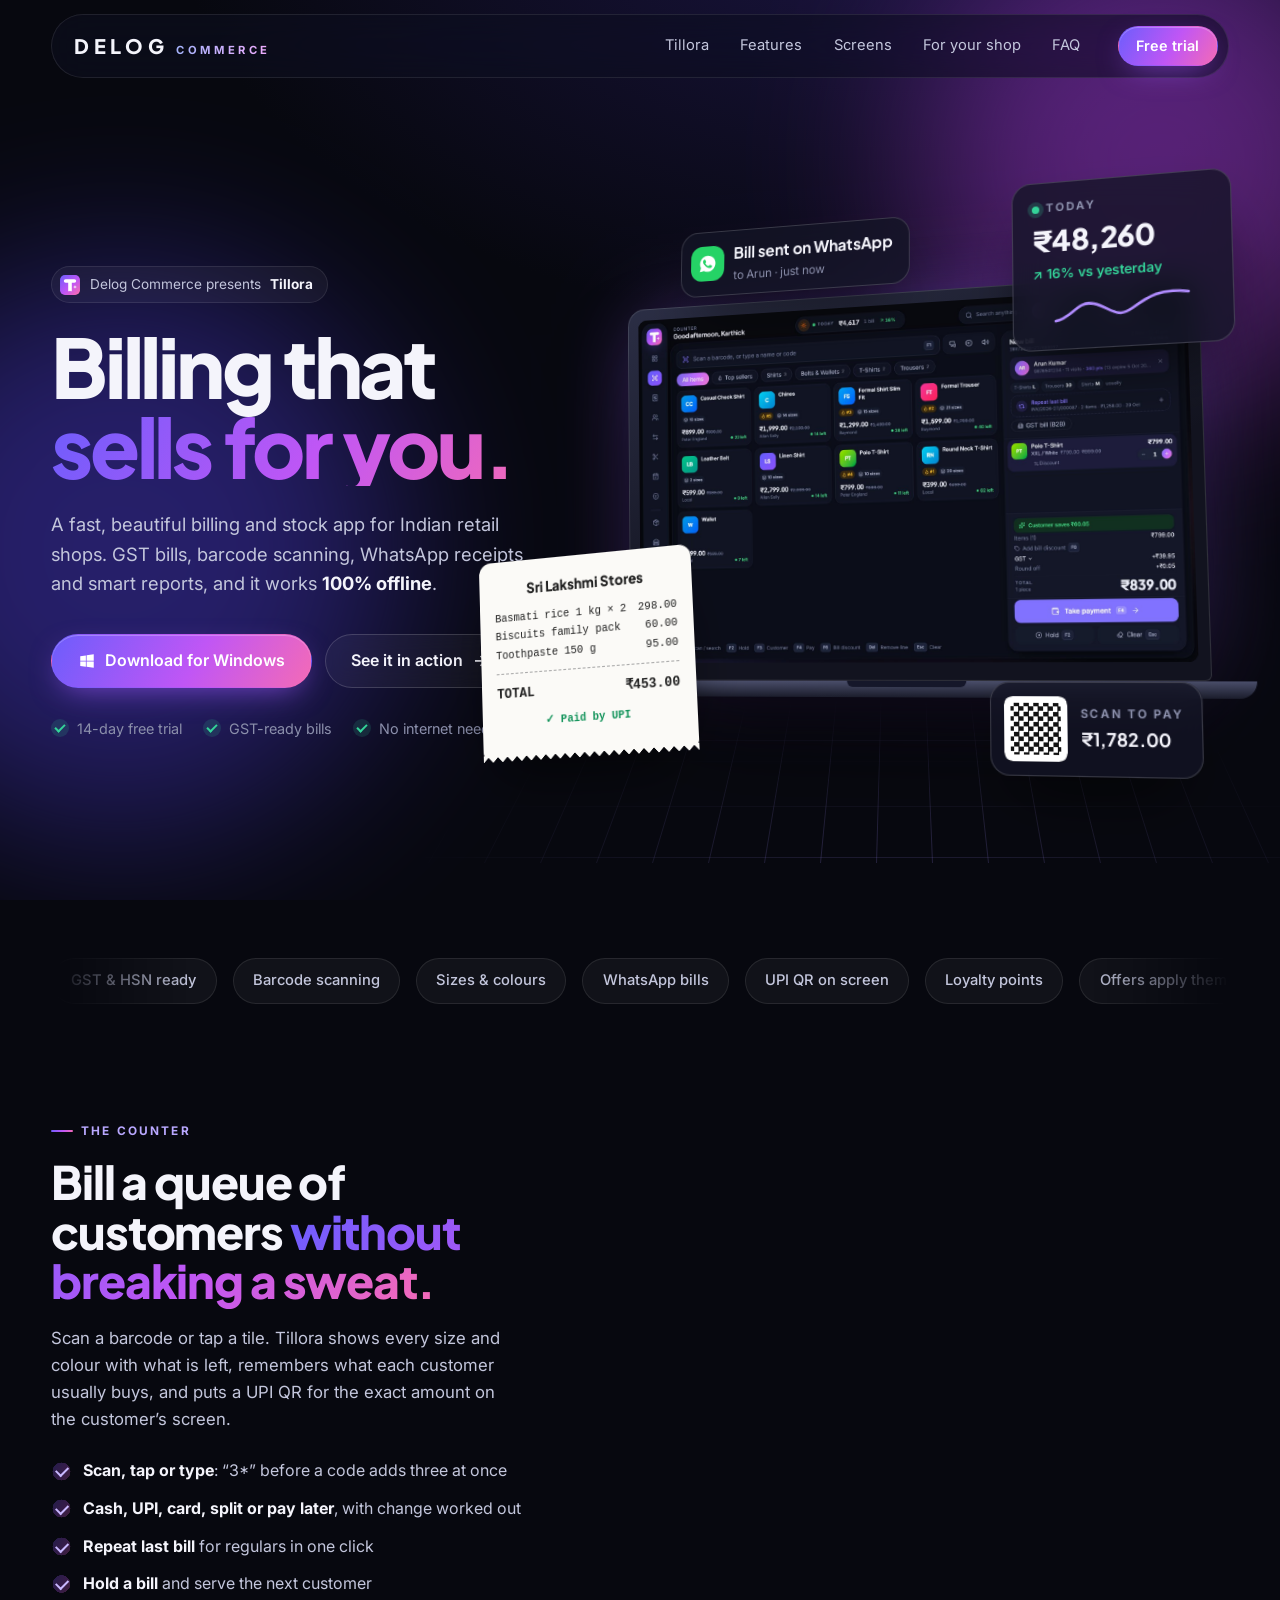
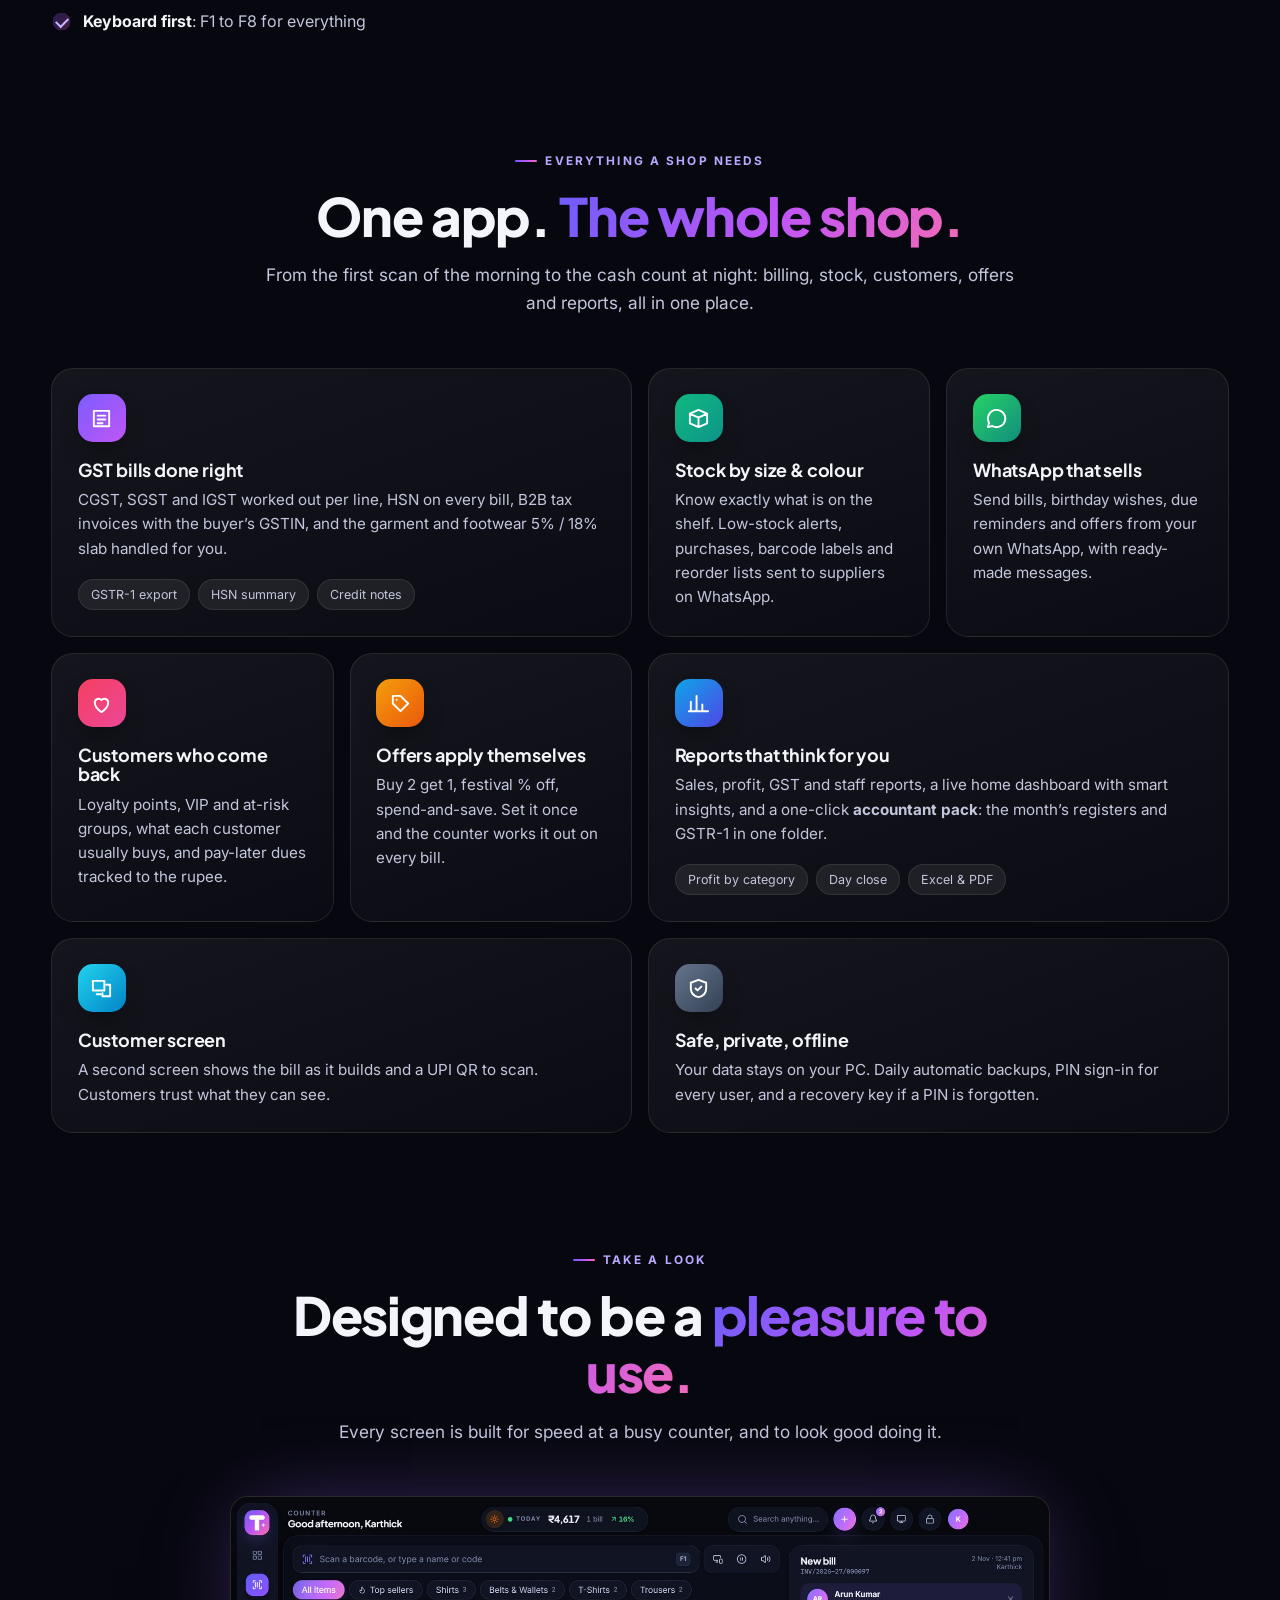
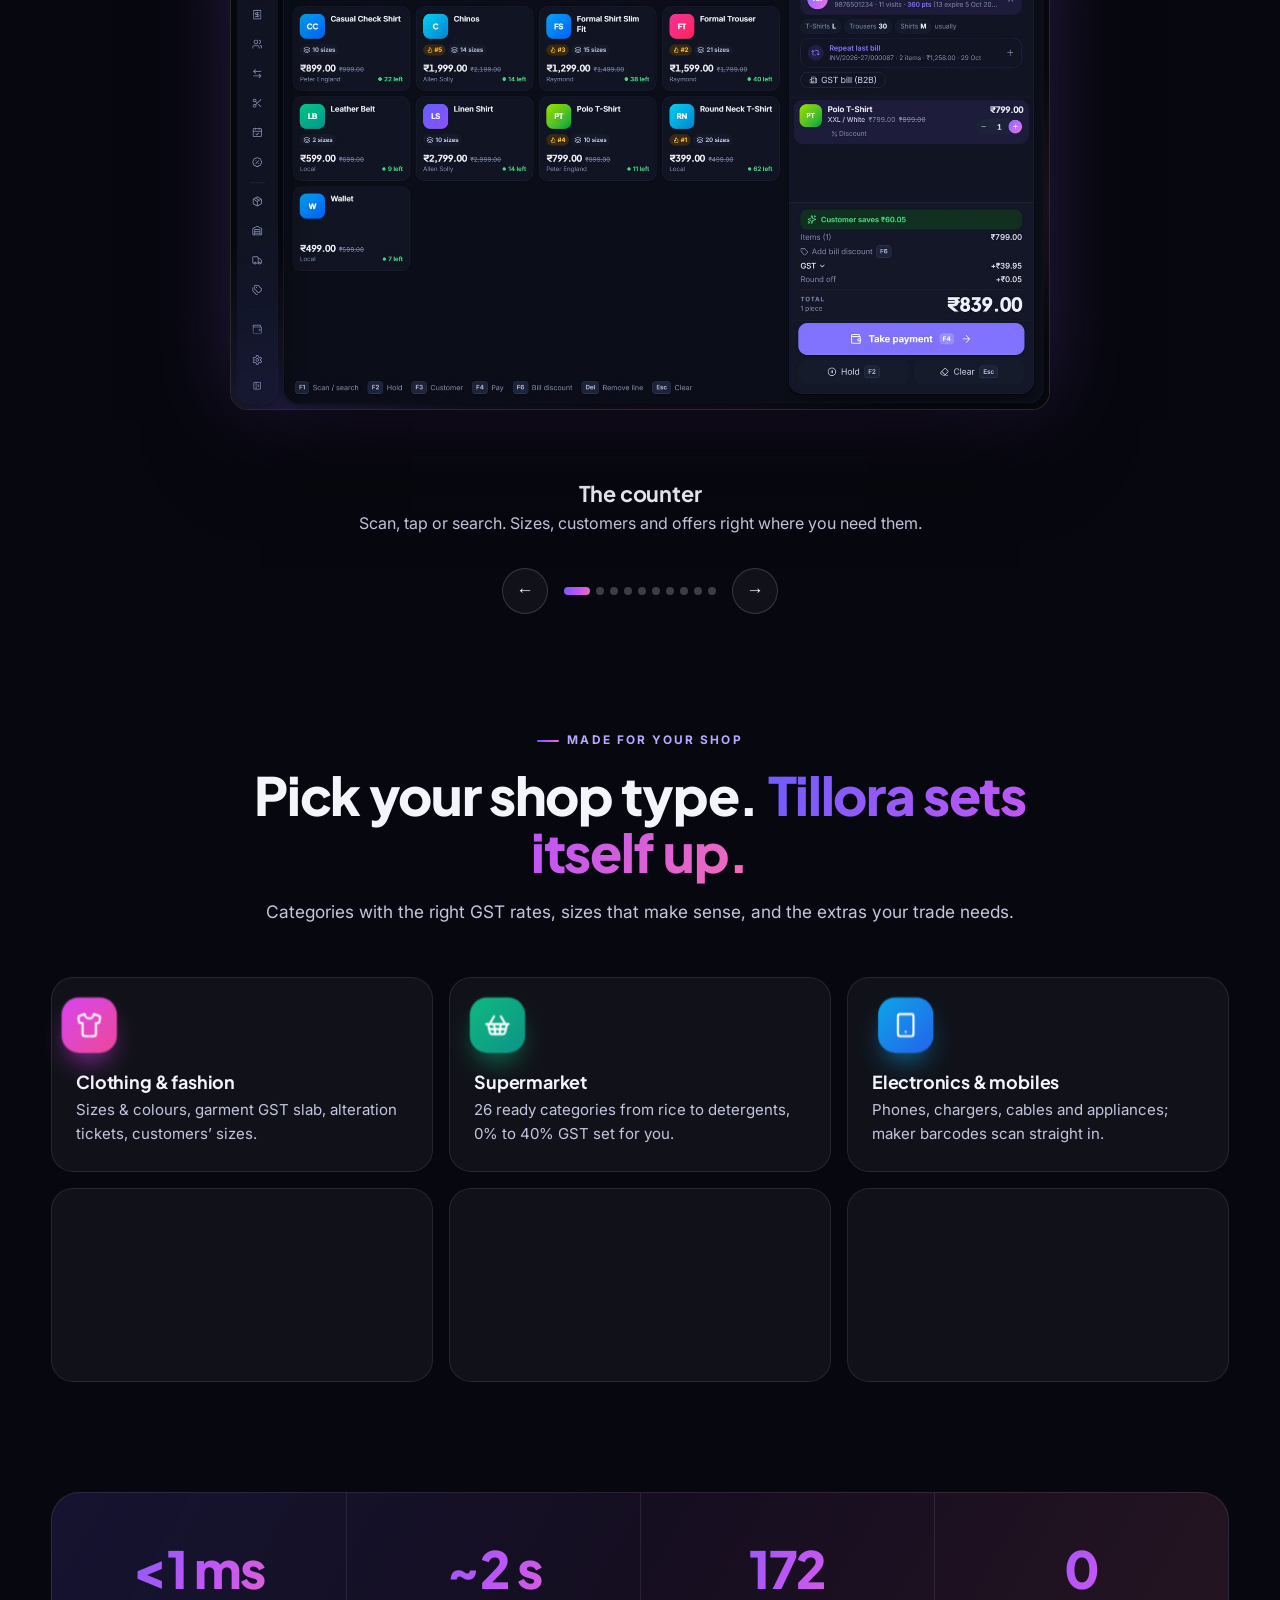
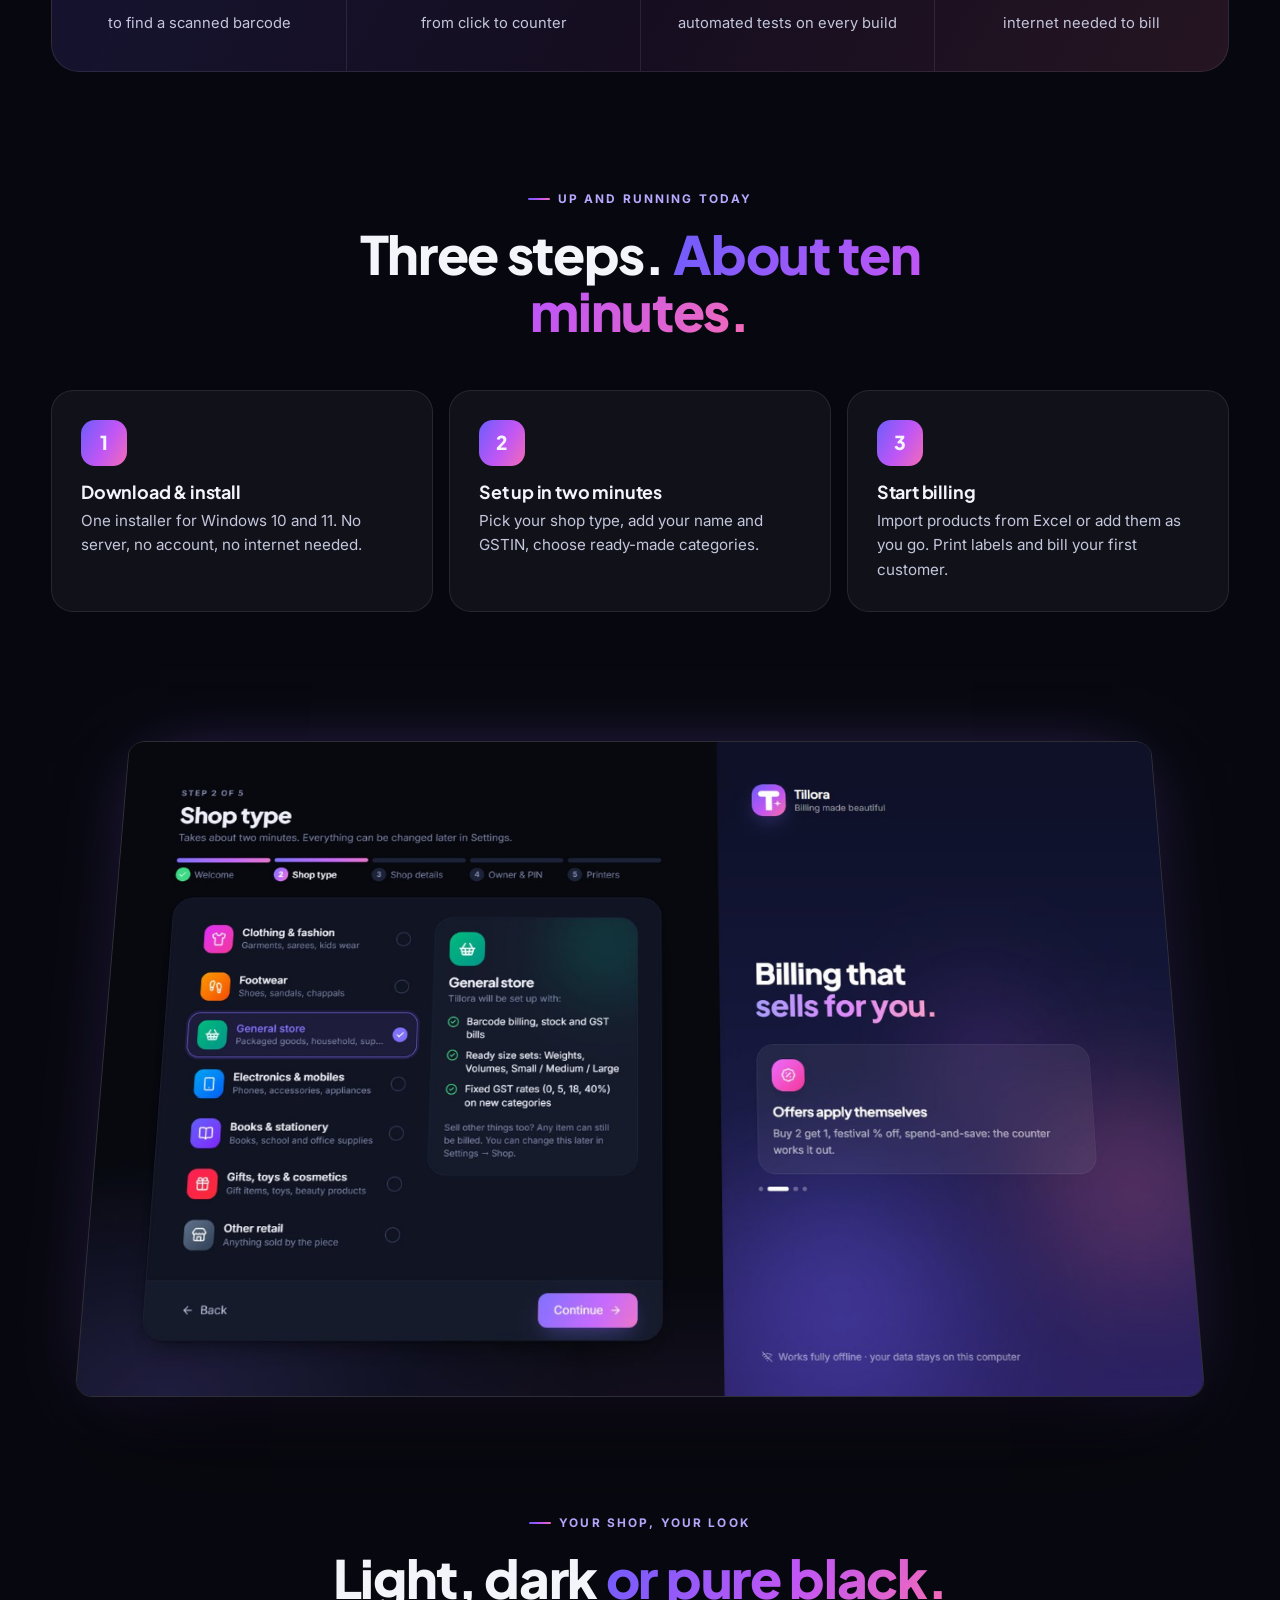
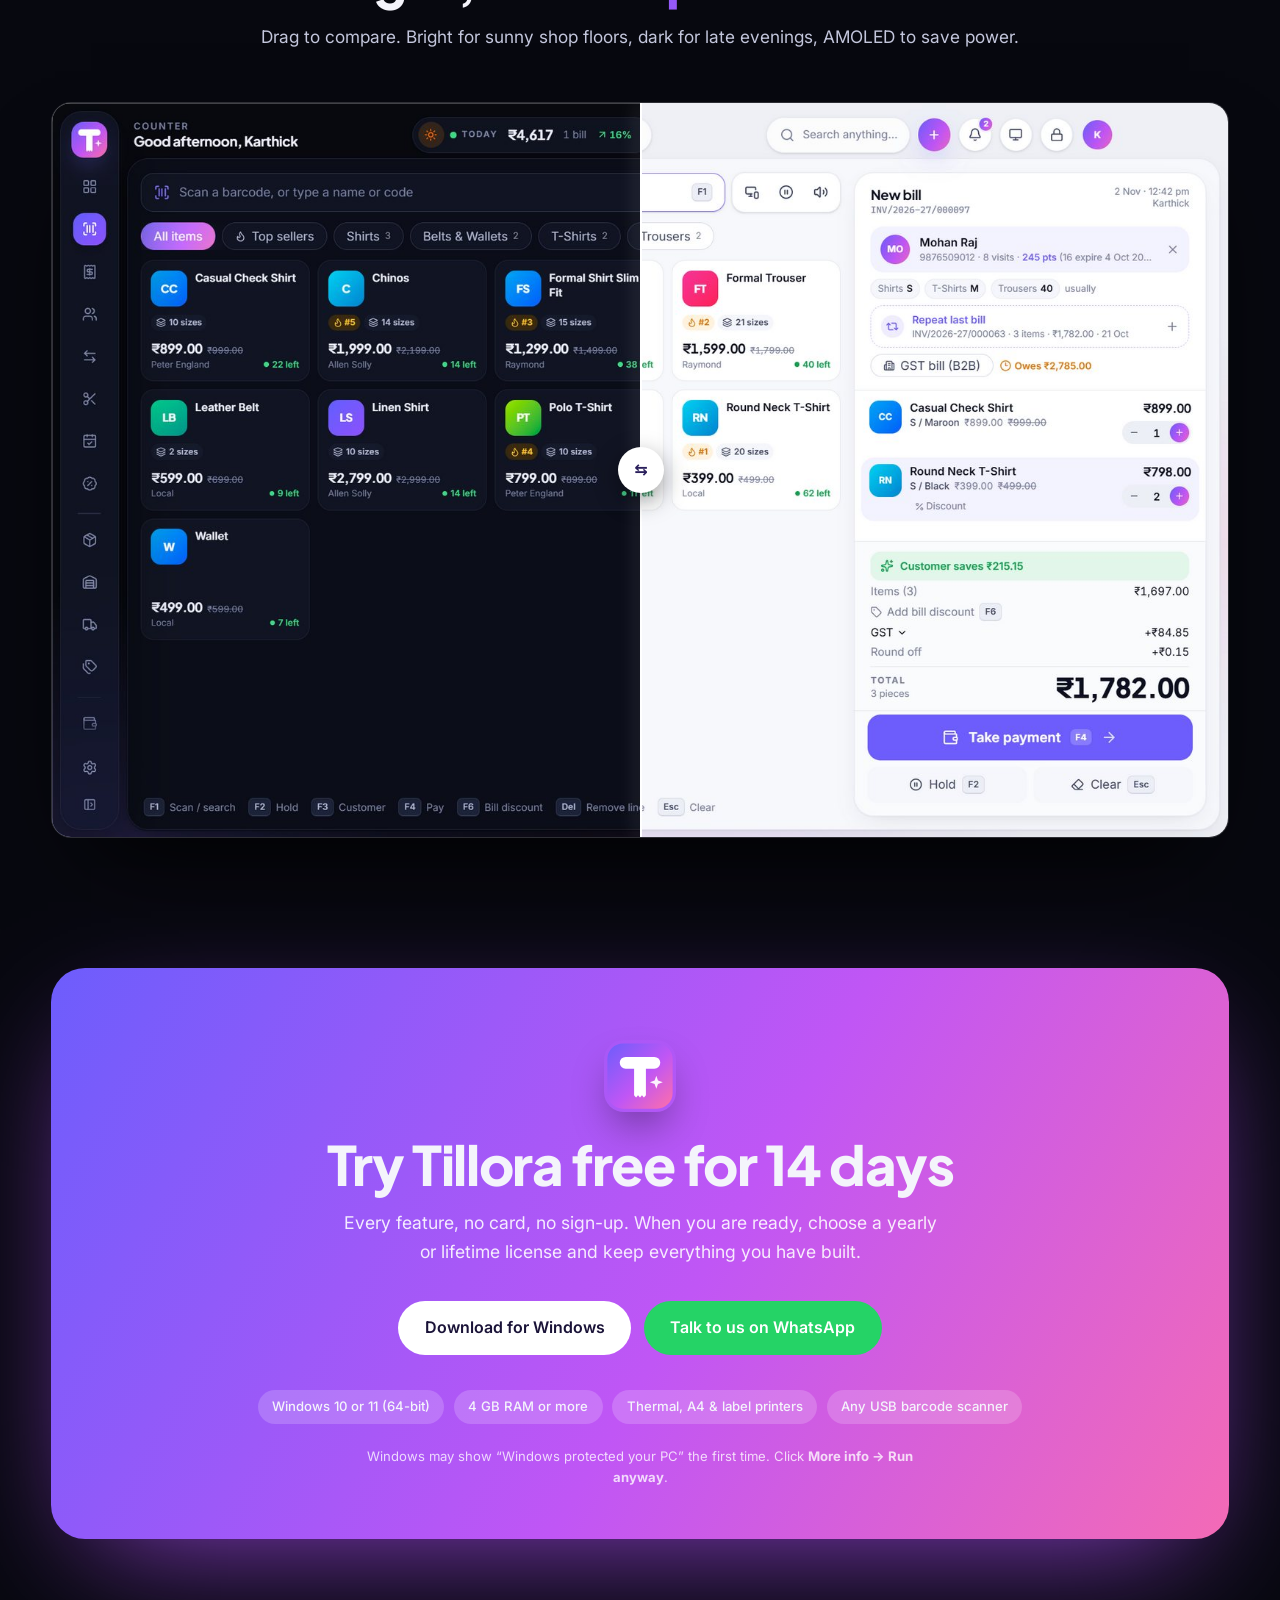
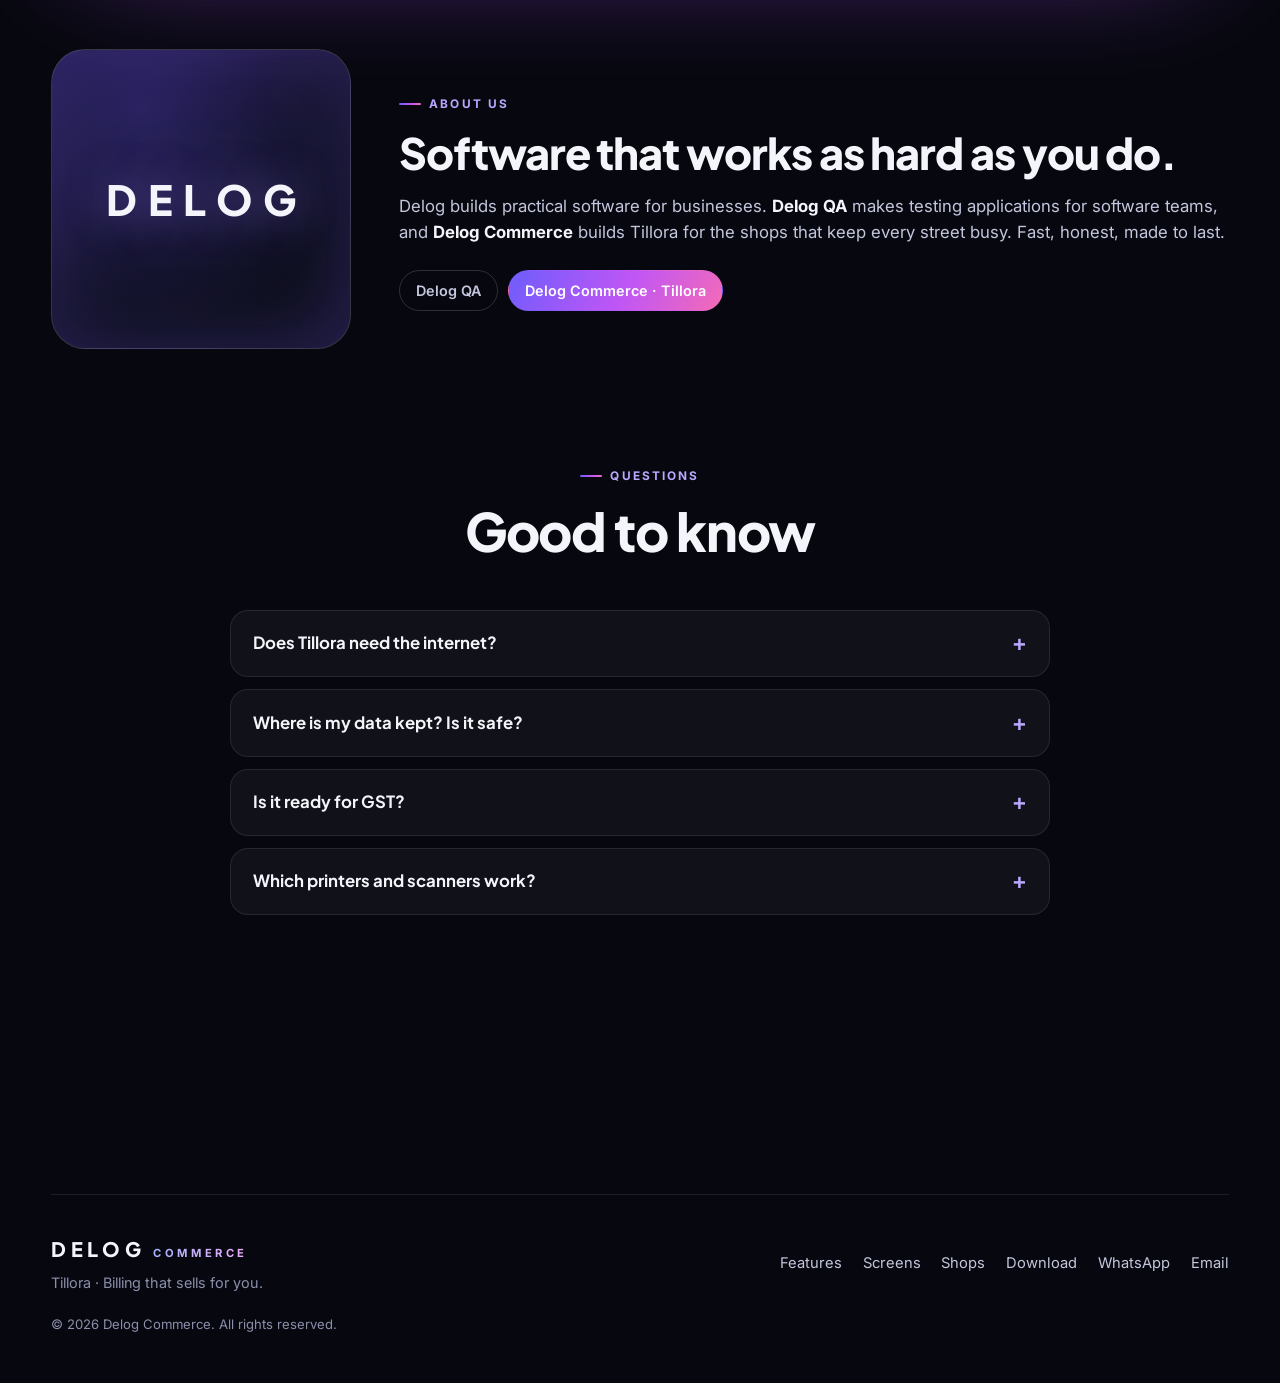
==== index.html @ f39352bd "Add files via upload" ====
<!doctype html>
<html lang="en">
  <head>
    <meta charset="utf-8" />
    <meta name="viewport" content="width=device-width, initial-scale=1" />
    <title>Tillora by Delog Commerce · Billing that sells for you</title>
    <meta name="description" content="Tillora is a fast, beautiful billing and stock app for Indian retail shops: GST bills, barcode scanning, WhatsApp receipts and smart reports. Works 100% offline on Windows." />
    <meta property="og:title" content="Tillora by Delog Commerce" />
    <meta property="og:description" content="Billing that sells for you. GST-ready, works fully offline, made for every kind of shop." />
    <meta property="og:image" content="assets/screens/counter.jpg" />
    <meta name="theme-color" content="#0b0d1a" />
    <link rel="icon" href="assets/tillora-icon.svg" type="image/svg+xml" />
    <link rel="preconnect" href="https://fonts.googleapis.com" />
    <link rel="preconnect" href="https://fonts.gstatic.com" crossorigin />
    <link href="https://fonts.googleapis.com/css2?family=Inter:wght@400;500;600&family=Plus+Jakarta+Sans:wght@500;600;700;800&display=swap" rel="stylesheet" />
    <link rel="stylesheet" href="styles.css" />
  </head>
  <body>
    <div class="aurora" aria-hidden="true"><span></span><span></span><span></span></div>

    <!-- ===== Navigation ===== -->
    <header class="nav" id="top">
      <a class="brand" href="#top" aria-label="Delog Commerce home">
        <span class="brand-word">DELOG</span><span class="brand-div">Commerce</span>
      </a>
      <nav class="nav-links" aria-label="Main">
        <a href="#tillora">Tillora</a>
        <a href="#features">Features</a>
        <a href="#screens">Screens</a>
        <a href="#shops">For your shop</a>
        <a href="#faq">FAQ</a>
      </nav>
      <a class="btn btn-primary btn-sm" data-download href="#download">Free trial</a>
      <button class="nav-menu" aria-label="Open menu" aria-expanded="false"><span></span><span></span></button>
    </header>

    <main>
      <!-- ===== Hero ===== -->
      <section class="hero" id="tillora">
        <div class="hero-copy reveal">
          <div class="eyebrow"><img src="assets/tillora-icon.svg" alt="" width="22" height="22" /> Delog Commerce presents <b>Tillora</b></div>
          <h1>Billing that <span class="grad">sells for you.</span></h1>
          <p class="lead">A fast, beautiful billing and stock app for Indian retail shops. GST bills, barcode scanning, WhatsApp receipts and smart reports, and it works <b>100% offline</b>.</p>
          <div class="cta-row">
            <a class="btn btn-primary btn-lg" data-download href="#download">
              <svg viewBox="0 0 24 24" aria-hidden="true"><path d="M3 5.5 10.5 4.5v7H3zM11.5 4.3 21 3v8.5h-9.5zM3 12.5h7.5v7L3 18.5zM11.5 12.5H21V21l-9.5-1.3z" fill="currentColor" /></svg>
              Download for Windows
            </a>
            <a class="btn btn-ghost btn-lg" href="#screens">See it in action <span aria-hidden="true">→</span></a>
          </div>
          <ul class="trust">
            <li><i></i>14-day free trial</li>
            <li><i></i>GST-ready bills</li>
            <li><i></i>No internet needed</li>
          </ul>
        </div>

        <div class="stage reveal" data-tilt-stage>
          <div class="floor" aria-hidden="true"></div>
          <div class="scene">
            <div class="laptop">
              <div class="lid">
                <div class="bezel"><img src="assets/screens/counter.jpg" alt="Tillora billing counter with a customer, their usual sizes and a bill in progress" /></div>
              </div>
              <div class="base"><span></span></div>
            </div>

            <div class="float f-receipt" aria-hidden="true">
              <div class="r-shop">Sri Lakshmi Stores</div>
              <div class="r-line"><span>Basmati rice 1 kg × 2</span><span>298.00</span></div>
              <div class="r-line"><span>Biscuits family pack</span><span>60.00</span></div>
              <div class="r-line"><span>Toothpaste 150 g</span><span>95.00</span></div>
              <div class="r-dash"></div>
              <div class="r-total"><span>TOTAL</span><span>₹453.00</span></div>
              <div class="r-paid">✓ Paid by UPI</div>
              <div class="r-tear"></div>
            </div>

            <div class="float f-stat" aria-hidden="true">
              <div class="f-label"><i class="dot"></i>TODAY</div>
              <div class="f-big">₹48,260</div>
              <div class="f-up">↗ 16% vs yesterday</div>
              <svg viewBox="0 0 120 34" class="spark"><path d="M0 28 C15 26 20 10 35 14 S55 30 70 20 S95 4 120 8" /></svg>
            </div>

            <div class="float f-qr" aria-hidden="true">
              <div class="qr"></div>
              <div><div class="f-label">SCAN TO PAY</div><div class="f-mid">₹1,782.00</div></div>
            </div>

            <div class="float f-wa" aria-hidden="true">
              <span class="wa-ico"><svg viewBox="0 0 24 24"><path fill="currentColor" d="M12 2a10 10 0 0 0-8.7 14.9L2 22l5.2-1.3A10 10 0 1 0 12 2Zm5.6 14.1c-.2.7-1.4 1.3-2 1.4-.5 0-1.1.1-1.8-.1l-1.7-.6c-2.9-1.3-4.8-4.2-5-4.4-.1-.2-1.2-1.6-1.2-3s.8-2.1 1-2.4c.3-.3.6-.4.8-.4h.6c.2 0 .4 0 .6.5l.9 2.2c.1.1.1.3 0 .5l-.3.5-.4.5c-.1.1-.3.3-.1.6.2.3.7 1.2 1.6 2 1.1 1 2 1.3 2.3 1.4.3.1.5.1.6-.1l.9-1.1c.2-.3.4-.2.7-.1l2 .9c.3.1.5.2.5.3.1.2.1.7-.1 1.4Z" /></svg></span>
              <div><div class="f-mid">Bill sent on WhatsApp</div><div class="f-small">to Arun · just now</div></div>
            </div>
          </div>
        </div>
      </section>

      <!-- ===== Marquee ===== -->
      <div class="marquee" aria-hidden="true">
        <div class="marquee-track">
          <span>GST &amp; HSN ready</span><span>Barcode scanning</span><span>Sizes &amp; colours</span><span>WhatsApp bills</span><span>UPI QR on screen</span><span>Loyalty points</span><span>Offers apply themselves</span><span>Customer screen</span><span>Daily backups</span><span>Works offline</span>
          <span>GST &amp; HSN ready</span><span>Barcode scanning</span><span>Sizes &amp; colours</span><span>WhatsApp bills</span><span>UPI QR on screen</span><span>Loyalty points</span><span>Offers apply themselves</span><span>Customer screen</span><span>Daily backups</span><span>Works offline</span>
        </div>
      </div>

      <!-- ===== Counter spotlight ===== -->
      <section class="split" id="counter">
        <div class="split-copy reveal">
          <div class="kicker">The counter</div>
          <h2>Bill a queue of customers <span class="grad">without breaking a sweat.</span></h2>
          <p>Scan a barcode or tap a tile. Tillora shows every size and colour with what is left, remembers what each customer usually buys, and puts a UPI QR for the exact amount on the customer’s screen.</p>
          <ul class="ticks">
            <li><b>Scan, tap or type</b>: “3*” before a code adds three at once</li>
            <li><b>Cash, UPI, card, split or pay later</b>, with change worked out</li>
            <li><b>Repeat last bill</b> for regulars in one click</li>
            <li><b>Hold a bill</b> and serve the next customer</li>
            <li><b>Keyboard first</b>: F1 to F8 for everything</li>
          </ul>
        </div>
        <div class="stack reveal" data-tilt>
          <img class="stack-back" src="assets/screens/sizes-window.jpg" alt="Size and colour grid showing pieces left for each size" loading="lazy" />
          <img class="stack-front" src="assets/screens/payment-window.jpg" alt="Payment window with a UPI QR for the exact bill amount" loading="lazy" />
        </div>
      </section>

      <!-- ===== Features bento ===== -->
      <section class="features" id="features">
        <div class="section-head reveal">
          <div class="kicker">Everything a shop needs</div>
          <h2>One app. <span class="grad">The whole shop.</span></h2>
          <p>From the first scan of the morning to the cash count at night: billing, stock, customers, offers and reports, all in one place.</p>
        </div>
        <div class="bento">
          <article class="card c-wide reveal" data-tilt>
            <div class="ico i-violet"><svg viewBox="0 0 24 24"><path d="M4 4h16v16H4z M8 9h8 M8 13h8 M8 17h5" /></svg></div>
            <h3>GST bills done right</h3>
            <p>CGST, SGST and IGST worked out per line, HSN on every bill, B2B tax invoices with the buyer’s GSTIN, and the garment and footwear 5% / 18% slab handled for you.</p>
            <div class="chips"><span>GSTR-1 export</span><span>HSN summary</span><span>Credit notes</span></div>
          </article>
          <article class="card reveal" data-tilt>
            <div class="ico i-green"><svg viewBox="0 0 24 24"><path d="M3 7l9-4 9 4-9 4zM3 7v10l9 4 9-4V7M12 11v10" /></svg></div>
            <h3>Stock by size &amp; colour</h3>
            <p>Know exactly what is on the shelf. Low-stock alerts, purchases, barcode labels and reorder lists sent to suppliers on WhatsApp.</p>
          </article>
          <article class="card reveal" data-tilt>
            <div class="ico i-wa"><svg viewBox="0 0 24 24"><path d="M12 3a9 9 0 0 0-7.8 13.4L3 21l4.7-1.2A9 9 0 1 0 12 3z" /></svg></div>
            <h3>WhatsApp that sells</h3>
            <p>Send bills, birthday wishes, due reminders and offers from your own WhatsApp, with ready-made messages.</p>
          </article>
          <article class="card reveal" data-tilt>
            <div class="ico i-pink"><svg viewBox="0 0 24 24"><path d="M12 21s-7-4.5-7-10a4 4 0 0 1 7-2.6A4 4 0 0 1 19 11c0 5.5-7 10-7 10z" /></svg></div>
            <h3>Customers who come back</h3>
            <p>Loyalty points, VIP and at-risk groups, what each customer usually buys, and pay-later dues tracked to the rupee.</p>
          </article>
          <article class="card reveal" data-tilt>
            <div class="ico i-amber"><svg viewBox="0 0 24 24"><path d="M20 12l-8 8-8-8V4h8z M8 8h.01" /></svg></div>
            <h3>Offers apply themselves</h3>
            <p>Buy 2 get 1, festival % off, spend-and-save. Set it once and the counter works it out on every bill.</p>
          </article>
          <article class="card c-wide reveal" data-tilt>
            <div class="ico i-blue"><svg viewBox="0 0 24 24"><path d="M4 20V10M10 20V4M16 20v-7M22 20H2" /></svg></div>
            <h3>Reports that think for you</h3>
            <p>Sales, profit, GST and staff reports, a live home dashboard with smart insights, and a one-click <b>accountant pack</b>: the month’s registers and GSTR-1 in one folder.</p>
            <div class="chips"><span>Profit by category</span><span>Day close</span><span>Excel &amp; PDF</span></div>
          </article>
          <article class="card c-wide reveal" data-tilt>
            <div class="ico i-cyan"><svg viewBox="0 0 24 24"><path d="M3 4h12v10H3zM17 8h4v12h-8v-3M7 18h4" /></svg></div>
            <h3>Customer screen</h3>
            <p>A second screen shows the bill as it builds and a UPI QR to scan. Customers trust what they can see.</p>
          </article>
          <article class="card c-wide reveal" data-tilt>
            <div class="ico i-slate"><svg viewBox="0 0 24 24"><path d="M12 3l8 3v6c0 5-3.5 8-8 9-4.5-1-8-4-8-9V6z M9 12l2 2 4-4" /></svg></div>
            <h3>Safe, private, offline</h3>
            <p>Your data stays on your PC. Daily automatic backups, PIN sign-in for every user, and a recovery key if a PIN is forgotten.</p>
          </article>
        </div>
      </section>

      <!-- ===== Screens carousel ===== -->
      <section class="screens" id="screens">
        <div class="section-head reveal">
          <div class="kicker">Take a look</div>
          <h2>Designed to be a <span class="grad">pleasure to use.</span></h2>
          <p>Every screen is built for speed at a busy counter, and to look good doing it.</p>
        </div>
        <div class="coverflow reveal" tabindex="0" aria-roledescription="carousel" aria-label="Tillora screenshots">
          <figure data-title="The counter" data-text="Scan, tap or search. Sizes, customers and offers right where you need them."><img src="assets/screens/counter.jpg" alt="Billing counter" loading="lazy" /></figure>
          <figure data-title="Take payment" data-text="Cash, UPI with a live QR, card, split or pay later."><img src="assets/screens/payment.jpg" alt="Payment window" loading="lazy" /></figure>
          <figure data-title="Home dashboard" data-text="Today’s sales, goals and smart insights the moment you sign in."><img src="assets/screens/dashboard.jpg" alt="Home dashboard" loading="lazy" /></figure>
          <figure data-title="Reports" data-text="Sales, profit, GST and staff, with an accountant pack in one click."><img src="assets/screens/reports.jpg" alt="Sales report" loading="lazy" /></figure>
          <figure data-title="Every category at a glance" data-text="Stock health, best sellers and a 12-week sales trend for each category."><img src="assets/screens/category.jpg" alt="Category panel" loading="lazy" /></figure>
          <figure data-title="Products" data-text="Every product with its sizes, price and stock. Import from Excel in minutes."><img src="assets/screens/products.jpg" alt="Products list" loading="lazy" /></figure>
          <figure data-title="Stock" data-text="What is on the shelf right now, size by size, with low-stock alerts."><img src="assets/screens/stock.jpg" alt="Stock list" loading="lazy" /></figure>
          <figure data-title="Customers" data-text="VIPs, regulars and who owes money, with WhatsApp reminders."><img src="assets/screens/customers.jpg" alt="Customers list" loading="lazy" /></figure>
          <figure data-title="Change prices in bulk" data-text="Raise a whole category by 10%, rounded to ₹…9, with a preview first."><img src="assets/screens/bulk-price.jpg" alt="Bulk price change preview" loading="lazy" /></figure>
          <figure data-title="Ready-made categories" data-text="A full category list for your kind of shop, GST and HSN filled in."><img src="assets/screens/categories.jpg" alt="Ready-made categories" loading="lazy" /></figure>
        </div>
        <div class="cf-caption" aria-live="polite"><h3></h3><p></p></div>
        <div class="cf-controls">
          <button class="cf-btn" data-cf="-1" aria-label="Previous screenshot">←</button>
          <div class="cf-dots"></div>
          <button class="cf-btn" data-cf="1" aria-label="Next screenshot">→</button>
        </div>
      </section>

      <!-- ===== Shops ===== -->
      <section class="shops" id="shops">
        <div class="section-head reveal">
          <div class="kicker">Made for your shop</div>
          <h2>Pick your shop type. <span class="grad">Tillora sets itself up.</span></h2>
          <p>Categories with the right GST rates, sizes that make sense, and the extras your trade needs.</p>
        </div>
        <div class="shop-grid">
          <div class="shop reveal" data-tilt><span class="s-ico" style="--a:#d946ef;--b:#ec4899"><svg viewBox="0 0 24 24" aria-hidden="true"><path d="M20.38 3.46 16 2a4 4 0 0 1-8 0L3.62 3.46a2 2 0 0 0-1.34 2.23l.58 3.47a1 1 0 0 0 .99.84H6v10c0 1.1.9 2 2 2h8a2 2 0 0 0 2-2V10h2.15a1 1 0 0 0 .99-.84l.58-3.47a2 2 0 0 0-1.34-2.23z"/></svg></span><h3>Clothing &amp; fashion</h3><p>Sizes &amp; colours, garment GST slab, alteration tickets, customers’ sizes.</p></div>
          <div class="shop reveal" data-tilt><span class="s-ico" style="--a:#10b981;--b:#0d9488"><svg viewBox="0 0 24 24" aria-hidden="true"><path d="m15 11-1 9"/><path d="m19 11-4-7"/><path d="M2 11h20"/><path d="m3.5 11 1.6 7.4a2 2 0 0 0 2 1.6h9.8a2 2 0 0 0 2-1.6l1.7-7.4"/><path d="M4.5 15.5h15"/><path d="m5 11 4-7"/><path d="m9 11 1 9"/></svg></span><h3>Supermarket</h3><p>26 ready categories from rice to detergents, 0% to 40% GST set for you.</p></div>
          <div class="shop reveal" data-tilt><span class="s-ico" style="--a:#0ea5e9;--b:#2563eb"><svg viewBox="0 0 24 24" aria-hidden="true"><rect width="14" height="20" x="5" y="2" rx="2"/><path d="M12 18h.01"/></svg></span><h3>Electronics &amp; mobiles</h3><p>Phones, chargers, cables and appliances; maker barcodes scan straight in.</p></div>
          <div class="shop reveal" data-tilt><span class="s-ico" style="--a:#f59e0b;--b:#ea580c"><svg viewBox="0 0 24 24" aria-hidden="true"><path d="M4 16v-2.38C4 11.5 2.97 10.5 3 8c.03-2.72 1.49-6 4.5-6C9.37 2 10 3.8 10 5.5c0 3.11-2 5.66-2 8.68V16a2 2 0 1 1-4 0Z"/><path d="M20 20v-2.38c0-2.12 1.03-3.12 1-5.62-.03-2.72-1.49-6-4.5-6C14.63 6 14 7.8 14 9.5c0 3.11 2 5.66 2 8.68V20a2 2 0 1 0 4 0Z"/><path d="M16 17h4"/><path d="M4 13h4"/></svg></span><h3>Footwear</h3><p>UK sizes, footwear GST slab, and each customer’s shoe size remembered.</p></div>
          <div class="shop reveal" data-tilt><span class="s-ico" style="--a:#6366f1;--b:#7c3aed"><svg viewBox="0 0 24 24" aria-hidden="true"><path d="M2 3h6a4 4 0 0 1 4 4v14a3 3 0 0 0-3-3H2z"/><path d="M22 3h-6a4 4 0 0 0-4 4v14a3 3 0 0 1 3-3h7z"/></svg></span><h3>Books &amp; stationery</h3><p>Nil-rated notebooks and books next to 18% pens and files, all correct.</p></div>
          <div class="shop reveal" data-tilt><span class="s-ico" style="--a:#f43f5e;--b:#dc2626"><svg viewBox="0 0 24 24" aria-hidden="true"><rect x="3" y="8" width="18" height="4" rx="1"/><path d="M12 8v13"/><path d="M19 12v7a2 2 0 0 1-2 2H7a2 2 0 0 1-2-2v-7"/><path d="M7.5 8a2.5 2.5 0 0 1 0-5A4.8 8 0 0 1 12 8a4.8 8 0 0 1 4.5-5 2.5 2.5 0 0 1 0 5"/></svg></span><h3>Gifts, toys &amp; cosmetics</h3><p>Festival offers, gift-wrap friendly bills and loyalty points that bring them back.</p></div>
        </div>
      </section>

      <!-- ===== Numbers ===== -->
      <section class="numbers reveal">
        <div class="num"><b data-count="1" data-prefix="&lt;" data-suffix=" ms">&lt;1 ms</b><span>to find a scanned barcode</span></div>
        <div class="num"><b data-count="2" data-prefix="~" data-suffix=" s">~2 s</b><span>from click to counter</span></div>
        <div class="num"><b data-count="174">174</b><span>automated tests on every build</span></div>
        <div class="num"><b data-count="0">0</b><span>internet needed to bill</span></div>
      </section>

      <!-- ===== Steps ===== -->
      <section class="steps-wrap">
        <div class="section-head reveal">
          <div class="kicker">Up and running today</div>
          <h2>Three steps. <span class="grad">About ten minutes.</span></h2>
        </div>
        <div class="steps">
          <div class="step reveal" data-tilt><span class="step-n">1</span><h3>Download &amp; install</h3><p>One installer for Windows 10 and 11. No server, no account, no internet needed.</p></div>
          <div class="step reveal" data-tilt><span class="step-n">2</span><h3>Set up in two minutes</h3><p>Pick your shop type, add your name and GSTIN, choose ready-made categories.</p></div>
          <div class="step reveal" data-tilt><span class="step-n">3</span><h3>Start billing</h3><p>Import products from Excel or add them as you go. Print labels and bill your first customer.</p></div>
        </div>
        <div class="setup-shot reveal"><img src="assets/screens/setup.jpg" alt="Setup wizard: choose your shop type and Tillora sets itself up for it" loading="lazy" /></div>
      </section>

      <!-- ===== Light / dark compare ===== -->
      <section class="compare-wrap">
        <div class="section-head reveal">
          <div class="kicker">Your shop, your look</div>
          <h2>Light, dark <span class="grad">or pure black.</span></h2>
          <p>Drag to compare. Bright for sunny shop floors, dark for late evenings, AMOLED to save power.</p>
        </div>
        <div class="compare reveal" style="--pos: 50%">
          <img src="assets/screens/counter-light.jpg" alt="Tillora in the light theme" loading="lazy" />
          <div class="compare-top"><img src="assets/screens/counter.jpg" alt="Tillora in the dark theme" loading="lazy" /></div>
          <input type="range" min="0" max="100" value="50" aria-label="Compare light and dark themes" />
          <div class="compare-handle" aria-hidden="true"><span>⇆</span></div>
        </div>
      </section>

      <!-- ===== Trial / CTA ===== -->
      <section class="cta reveal" id="download">
        <div class="cta-card">
          <div class="cta-glow" aria-hidden="true"></div>
          <img src="assets/tillora-icon.svg" alt="" width="72" height="72" class="cta-icon" />
          <h2>Try Tillora free for 14 days</h2>
          <p>Every feature, no card, no sign-up. When you are ready, choose a yearly or lifetime license and keep everything you have built.</p>
          <div class="cta-row center">
            <a class="btn btn-white btn-lg" data-download href="#">Download for Windows</a>
            <a class="btn btn-wa btn-lg" data-whatsapp href="#">Talk to us on WhatsApp</a>
          </div>
          <div class="reqs">
            <span>Windows 10 or 11 (64-bit)</span><span>4 GB RAM or more</span><span>Thermal, A4 &amp; label printers</span><span>Any USB barcode scanner</span>
          </div>
          <p class="note">Windows may show “Windows protected your PC” the first time. Click <b>More info → Run anyway</b>.</p>
        </div>
      </section>

      <!-- ===== About ===== -->
      <section class="about reveal">
        <div class="about-mark"><span class="brand-word">DELOG</span></div>
        <div>
          <div class="kicker">About us</div>
          <h2>Software that works as hard as you do.</h2>
          <p>Delog builds practical software for businesses. <b>Delog QA</b> makes testing applications for software teams, and <b>Delog Commerce</b> builds Tillora for the shops that keep every street busy. Fast, honest, made to last.</p>
          <div class="divisions"><span>Delog QA</span><span class="on">Delog Commerce · Tillora</span></div>
        </div>
      </section>

      <!-- ===== FAQ ===== -->
      <section class="faq" id="faq">
        <div class="section-head reveal">
          <div class="kicker">Questions</div>
          <h2>Good to know</h2>
        </div>
        <div class="faq-list">
          <details class="reveal"><summary>Does Tillora need the internet?</summary><p>No. Billing, stock, reports and printing all work fully offline. The internet is only used when you choose to send something on WhatsApp.</p></details>
          <details class="reveal"><summary>Where is my data kept? Is it safe?</summary><p>On your own PC, never on our servers. Tillora backs it up automatically to a folder you choose, such as a pen drive or a synced folder, and every user signs in with a PIN.</p></details>
          <details class="reveal"><summary>Is it ready for GST?</summary><p>Yes. Bills show CGST, SGST or IGST with HSN codes, business customers get tax invoices with their GSTIN, and you can export GSTR-1 and the month’s registers for your accountant.</p></details>
          <details class="reveal"><summary>Which printers and scanners work?</summary><p>Any 80 mm or 58 mm thermal printer, A4 printers and label printers installed on Windows, plus any USB or Bluetooth barcode scanner. A cash drawer on the bill printer opens by itself.</p></details>
          <details class="reveal"><summary>Can I move from another billing app?</summary><p>Yes. Import your products from Excel with the ready template, and existing ChitTill data can be brought over during setup.</p></details>
          <details class="reveal"><summary>What happens after the free trial?</summary><p>Ask us for a yearly or lifetime license on WhatsApp from inside the app. Enter the key and carry on; nothing you added during the trial is lost.</p></details>
        </div>
      </section>
    </main>

    <footer class="footer">
      <div class="f-brand">
        <a class="brand" href="#top"><span class="brand-word">DELOG</span><span class="brand-div">Commerce</span></a>
        <p>Tillora · Billing that sells for you.</p>
      </div>
      <div class="f-links">
        <a href="#features">Features</a><a href="#screens">Screens</a><a href="#shops">Shops</a><a href="#download">Download</a><a data-whatsapp href="#">WhatsApp</a><a data-email href="#">Email</a>
      </div>
      <p class="f-copy">© <span data-year>2026</span> Delog Commerce. All rights reserved.</p>
    </footer>

    <script src="main.js" defer></script>
  </body>
</html>
---- styles.css ----
/* Delog Commerce · Tillora website. Plain CSS, no build step. */
:root {
  --bg: #07080f;
  --bg-2: #0d0f1c;
  --surface: rgb(255 255 255 / 0.045);
  --surface-2: rgb(255 255 255 / 0.07);
  --border: rgb(255 255 255 / 0.09);
  --border-2: rgb(255 255 255 / 0.16);
  --text: #f4f4fb;
  --text-2: #c3c6dc;
  --muted: #8b8fab;
  --v: #6d5dfc;
  --p: #c056f5;
  --k: #ff6fa8;
  --grad: linear-gradient(120deg, var(--v) 0%, var(--p) 55%, var(--k) 110%);
  --wa: #25d366;
  --radius: 22px;
  --display: 'Plus Jakarta Sans', 'Segoe UI', system-ui, sans-serif;
  --sans: 'Inter', 'Segoe UI', system-ui, sans-serif;
  --mx: 0;
  --my: 0;
  /* Page width: fills wide screens (up to 1760 px) with a side gutter that grows with the screen. */
  --gutter: clamp(16px, 4vw, 72px);
  --wrap: min(1760px, calc(100% - 2 * var(--gutter)));
}

* {
  box-sizing: border-box;
}
html {
  scroll-behavior: smooth;
  scroll-padding-top: 90px;
}
html,
body {
  overflow-x: clip;
}
body {
  margin: 0;
  background: var(--bg);
  color: var(--text);
  font-family: var(--sans);
  font-size: 16px;
  line-height: 1.6;
  -webkit-font-smoothing: antialiased;
  overflow-x: hidden;
}
img {
  max-width: 100%;
  display: block;
}
a {
  color: inherit;
  text-decoration: none;
}
h1,
h2,
h3 {
  font-family: var(--display);
  letter-spacing: -0.025em;
  line-height: 1.08;
  margin: 0;
}
h2 {
  font-size: clamp(2rem, 4.2vw, 3.3rem);
  font-weight: 800;
}
h3 {
  font-size: 1.12rem;
  font-weight: 700;
  letter-spacing: -0.01em;
}
p {
  margin: 0;
}
.grad {
  background: var(--grad);
  -webkit-background-clip: text;
  background-clip: text;
  color: transparent;
}
.kicker {
  display: inline-flex;
  align-items: center;
  gap: 0.5rem;
  font-size: 0.74rem;
  font-weight: 700;
  letter-spacing: 0.18em;
  text-transform: uppercase;
  color: #b9a8ff;
  margin-bottom: 1rem;
}
.kicker::before {
  content: '';
  width: 22px;
  height: 2px;
  border-radius: 2px;
  background: var(--grad);
}

/* ---------- background ---------- */
.aurora {
  position: fixed;
  inset: 0;
  z-index: -1;
  overflow: hidden;
  background: radial-gradient(1200px 700px at 70% -10%, #1a1440 0%, transparent 60%), var(--bg);
}
.aurora span {
  position: absolute;
  border-radius: 50%;
  filter: blur(90px);
  opacity: 0.45;
  animation: drift 22s ease-in-out infinite alternate;
}
.aurora span:nth-child(1) {
  width: 560px;
  height: 560px;
  left: -160px;
  top: 30vh;
  background: #4c3bd6;
}
.aurora span:nth-child(2) {
  width: 480px;
  height: 480px;
  right: -120px;
  top: -80px;
  background: #b03ce0;
  animation-duration: 28s;
}
.aurora span:nth-child(3) {
  width: 420px;
  height: 420px;
  right: 20vw;
  top: 120vh;
  background: #e0458e;
  opacity: 0.25;
  animation-duration: 34s;
}
@keyframes drift {
  to {
    transform: translate3d(80px, -60px, 0) scale(1.15);
  }
}

/* ---------- buttons ---------- */
.btn {
  display: inline-flex;
  align-items: center;
  justify-content: center;
  gap: 0.6rem;
  border-radius: 999px;
  font-weight: 600;
  white-space: nowrap;
  transition: transform 0.2s ease, box-shadow 0.25s ease, background 0.2s ease;
  border: 1px solid transparent;
  cursor: pointer;
}
.btn svg {
  width: 18px;
  height: 18px;
}
.btn-sm {
  height: 40px;
  padding: 0 1.1rem;
  font-size: 0.9rem;
}
.btn-lg {
  height: 54px;
  padding: 0 1.6rem;
  font-size: 1rem;
}
.btn-primary {
  background: var(--grad);
  color: #fff;
  box-shadow: 0 10px 30px -10px rgb(160 90 255 / 0.7), inset 0 1px 0 rgb(255 255 255 / 0.25);
}
.btn-primary:hover {
  transform: translateY(-2px);
  box-shadow: 0 18px 40px -12px rgb(190 90 255 / 0.85), inset 0 1px 0 rgb(255 255 255 / 0.25);
}
.btn-ghost {
  background: var(--surface);
  border-color: var(--border-2);
  color: var(--text);
  backdrop-filter: blur(10px);
}
.btn-ghost:hover {
  background: var(--surface-2);
  transform: translateY(-2px);
}
.btn-white {
  background: #fff;
  color: #1a1338;
}
.btn-white:hover {
  transform: translateY(-2px);
}
.btn-wa {
  background: var(--wa);
  color: #fff;
}
.btn-wa:hover {
  transform: translateY(-2px);
}

/* ---------- nav ---------- */
.nav {
  position: sticky;
  top: 14px;
  z-index: 50;
  margin: 14px auto 0;
  width: var(--wrap);
  height: 64px;
  padding: 0 10px 0 22px;
  display: flex;
  align-items: center;
  gap: 1.5rem;
  border-radius: 999px;
  background: rgb(14 15 30 / 0.62);
  border: 1px solid var(--border);
  backdrop-filter: blur(18px) saturate(1.4);
  -webkit-backdrop-filter: blur(18px) saturate(1.4);
}
.brand {
  display: inline-flex;
  align-items: baseline;
  gap: 0.5rem;
}
.brand-word {
  font-family: var(--display);
  font-weight: 800;
  font-size: 1.25rem;
  letter-spacing: 0.22em;
}
.brand-div {
  font-size: 0.7rem;
  font-weight: 700;
  letter-spacing: 0.32em;
  text-transform: uppercase;
  background: linear-gradient(90deg, #a5b4fc, #f0abfc);
  -webkit-background-clip: text;
  background-clip: text;
  color: transparent;
}
.nav-links {
  margin-left: auto;
  display: flex;
  gap: 0.25rem;
}
.nav-links a {
  padding: 0.5rem 0.85rem;
  border-radius: 999px;
  font-size: 0.92rem;
  color: var(--text-2);
  transition: color 0.2s, background 0.2s;
}
.nav-links a:hover {
  color: var(--text);
  background: var(--surface-2);
}
.nav-menu {
  display: none;
  width: 42px;
  height: 42px;
  border-radius: 50%;
  border: 1px solid var(--border-2);
  background: transparent;
  position: relative;
  cursor: pointer;
}
.nav-menu span {
  position: absolute;
  left: 12px;
  right: 12px;
  height: 2px;
  background: var(--text);
  border-radius: 2px;
  transition: transform 0.25s;
}
.nav-menu span:first-child {
  top: 16px;
}
.nav-menu span:last-child {
  top: 24px;
}

/* ---------- layout ---------- */
main > section,
.marquee {
  width: var(--wrap);
  margin-inline: auto;
}
section {
  padding: 110px 0 0;
}
.section-head {
  max-width: 780px;
  margin: 0 auto 3.2rem;
  text-align: center;
}
.section-head .kicker {
  justify-content: center;
}
.section-head p {
  margin-top: 1.1rem;
  color: var(--text-2);
  font-size: 1.08rem;
}

/* ---------- hero ---------- */
.hero {
  display: grid;
  grid-template-columns: minmax(0, 0.85fr) minmax(0, 1.15fr);
  align-items: center;
  gap: 2rem;
  min-height: calc(100vh - 90px);
  padding-top: 40px;
}
.eyebrow {
  display: inline-flex;
  align-items: center;
  gap: 0.55rem;
  padding: 0.4rem 0.9rem 0.4rem 0.45rem;
  border-radius: 999px;
  background: var(--surface);
  border: 1px solid var(--border);
  font-size: 0.85rem;
  color: var(--text-2);
}
.eyebrow img {
  border-radius: 7px;
}
.eyebrow b {
  color: var(--text);
}
.hero h1 {
  margin-top: 1.4rem;
  font-size: clamp(2.9rem, 6.4vw, 5.4rem);
  font-weight: 800;
  letter-spacing: -0.04em;
  line-height: 0.98;
}
.hero h1 .grad {
  display: block;
}
.lead {
  margin-top: 1.5rem;
  max-width: 34rem;
  font-size: 1.15rem;
  color: var(--text-2);
}
.lead b {
  color: var(--text);
}
.cta-row {
  display: flex;
  flex-wrap: wrap;
  gap: 0.8rem;
  margin-top: 2.2rem;
}
.cta-row.center {
  justify-content: center;
}
.trust {
  list-style: none;
  padding: 0;
  margin: 1.8rem 0 0;
  display: flex;
  flex-wrap: wrap;
  gap: 1.3rem;
  font-size: 0.9rem;
  color: var(--muted);
}
.trust li {
  display: inline-flex;
  align-items: center;
  gap: 0.5rem;
}
.trust i {
  width: 18px;
  height: 18px;
  border-radius: 50%;
  background: rgb(52 211 153 / 0.15);
  position: relative;
}
.trust i::after {
  content: '';
  position: absolute;
  left: 6px;
  top: 3px;
  width: 4px;
  height: 8px;
  border: solid #34d399;
  border-width: 0 2px 2px 0;
  transform: rotate(45deg);
}

/* 3D stage: a laptop and floating cards that follow the pointer */
.stage {
  position: relative;
  height: clamp(560px, 38vw, 720px);
  perspective: 1600px;
  perspective-origin: 50% 40%;
}
.floor {
  position: absolute;
  left: -30%;
  right: -30%;
  bottom: -80px;
  height: 460px;
  background-image: linear-gradient(rgb(160 140 255 / 0.18) 1px, transparent 1px), linear-gradient(90deg, rgb(160 140 255 / 0.18) 1px, transparent 1px);
  background-size: 56px 56px;
  transform: rotateX(76deg);
  transform-origin: 50% 100%;
  mask-image: radial-gradient(ellipse at 50% 100%, #000 10%, transparent 65%);
  -webkit-mask-image: radial-gradient(ellipse at 50% 100%, #000 10%, transparent 65%);
  animation: floor 9s linear infinite;
}
@keyframes floor {
  to {
    background-position: 0 56px;
  }
}
.scene {
  position: absolute;
  inset: 0;
  transform-style: preserve-3d;
  transform: rotateX(calc(8deg + var(--my) * -6deg)) rotateY(calc(-16deg + var(--mx) * 10deg));
  transition: transform 0.6s cubic-bezier(0.2, 0.7, 0.2, 1);
}
.laptop {
  position: absolute;
  left: 6%;
  right: 4%;
  top: 70px;
  transform-style: preserve-3d;
}
.lid {
  position: relative;
  border-radius: 18px 18px 6px 6px;
  padding: 12px 12px 18px;
  background: linear-gradient(160deg, #2b2e45, #12131f 60%);
  box-shadow: 0 0 0 1px rgb(255 255 255 / 0.12) inset, 0 60px 120px -30px rgb(0 0 0 / 0.9), 0 0 90px -20px rgb(150 90 255 / 0.55);
  transform: rotateX(-4deg);
  transform-origin: 50% 100%;
}
.bezel {
  border-radius: 9px;
  overflow: hidden;
  background: #000;
  aspect-ratio: 16 / 10;
}
.bezel img {
  width: 100%;
  height: 100%;
  object-fit: cover;
  object-position: top left;
}
.base {
  position: relative;
  height: 16px;
  margin: 0 -7%;
  border-radius: 0 0 22px 22px;
  background: linear-gradient(180deg, #4a4e6a, #1b1d2c);
  box-shadow: 0 30px 50px -10px rgb(0 0 0 / 0.8);
}
.base span {
  position: absolute;
  left: 50%;
  top: 0;
  width: 18%;
  height: 6px;
  transform: translateX(-50%);
  border-radius: 0 0 8px 8px;
  background: #15172a;
}
.float {
  position: absolute;
  border-radius: 18px;
  background: rgb(18 20 36 / 0.78);
  border: 1px solid var(--border-2);
  backdrop-filter: blur(16px);
  -webkit-backdrop-filter: blur(16px);
  box-shadow: 0 30px 60px -20px rgb(0 0 0 / 0.75);
  animation: bob 6s ease-in-out infinite;
}
@keyframes bob {
  50% {
    translate: 0 -12px;
  }
}
.f-label {
  font-size: 0.66rem;
  font-weight: 700;
  letter-spacing: 0.16em;
  color: var(--muted);
  display: flex;
  align-items: center;
  gap: 0.4rem;
}
.dot {
  width: 7px;
  height: 7px;
  border-radius: 50%;
  background: #34d399;
  box-shadow: 0 0 0 4px rgb(52 211 153 / 0.2);
}
.f-big {
  font-family: var(--display);
  font-weight: 800;
  font-size: 1.7rem;
  letter-spacing: -0.02em;
}
.f-mid {
  font-family: var(--display);
  font-weight: 700;
  font-size: 1rem;
}
.f-small {
  font-size: 0.75rem;
  color: var(--muted);
}
.f-up {
  font-size: 0.78rem;
  font-weight: 600;
  color: #34d399;
}
.f-stat {
  right: -2%;
  top: 0;
  width: 200px;
  padding: 16px 18px 12px;
  transform: translateZ(120px);
}
.spark {
  margin-top: 6px;
  width: 100%;
  height: 34px;
  fill: none;
  stroke: url(#none);
  stroke: #b18cff;
  stroke-width: 2.5;
  stroke-linecap: round;
}
.f-receipt {
  left: -6%;
  bottom: 40px;
  width: 220px;
  padding: 16px 16px 22px;
  border-radius: 12px 12px 4px 4px;
  background: #fbfaf7;
  color: #222;
  font-family: ui-monospace, 'Cascadia Mono', Consolas, monospace;
  font-size: 0.68rem;
  border: none;
  transform: translateZ(160px) rotateZ(-4deg);
  animation-delay: -2s;
}
.r-shop {
  font-family: var(--display);
  font-weight: 800;
  font-size: 0.85rem;
  text-align: center;
  margin-bottom: 8px;
}
.r-line,
.r-total {
  display: flex;
  justify-content: space-between;
  gap: 8px;
}
.r-dash {
  border-top: 1px dashed #aaa;
  margin: 8px 0;
}
.r-total {
  font-weight: 800;
  font-size: 0.82rem;
}
.r-paid {
  margin-top: 8px;
  text-align: center;
  color: #12935a;
  font-weight: 700;
}
.r-tear {
  position: absolute;
  left: 0;
  right: 0;
  bottom: -8px;
  height: 9px;
  background: linear-gradient(135deg, #fbfaf7 33%, transparent 33%), linear-gradient(225deg, #fbfaf7 33%, transparent 33%);
  background-size: 10px 10px;
}
.f-qr {
  right: 4%;
  bottom: 20px;
  display: flex;
  align-items: center;
  gap: 12px;
  padding: 12px 16px 12px 12px;
  transform: translateZ(90px);
  animation-delay: -3.5s;
}
.qr {
  width: 58px;
  height: 58px;
  border-radius: 8px;
  background: #fff;
  padding: 6px;
  background-image: conic-gradient(#111 25%, #fff 0 50%, #111 0 75%, #fff 0);
  background-size: 9px 9px;
  box-shadow: inset 0 0 0 6px #fff;
}
.f-wa {
  left: 18%;
  top: 6px;
  display: flex;
  align-items: center;
  gap: 10px;
  padding: 10px 16px 10px 10px;
  transform: translateZ(70px);
  animation-delay: -1s;
}
.wa-ico {
  width: 36px;
  height: 36px;
  border-radius: 12px;
  display: inline-flex;
  align-items: center;
  justify-content: center;
  background: var(--wa);
  color: #fff;
}
.wa-ico svg {
  width: 20px;
  height: 20px;
}

/* ---------- marquee ---------- */
.marquee {
  margin-top: 70px;
  overflow: hidden;
  mask-image: linear-gradient(90deg, transparent, #000 12%, #000 88%, transparent);
  -webkit-mask-image: linear-gradient(90deg, transparent, #000 12%, #000 88%, transparent);
}
.marquee-track {
  display: flex;
  width: max-content;
  gap: 1rem;
  animation: marquee 40s linear infinite;
}
.marquee-track span {
  padding: 0.65rem 1.2rem;
  border-radius: 999px;
  border: 1px solid var(--border);
  background: var(--surface);
  color: var(--text-2);
  font-weight: 500;
  font-size: 0.92rem;
  white-space: nowrap;
}
@keyframes marquee {
  to {
    transform: translateX(-50%);
  }
}

/* ---------- counter split ---------- */
.split {
  display: grid;
  grid-template-columns: minmax(0, 0.85fr) minmax(0, 1.15fr);
  gap: 4rem;
  align-items: center;
}
.split h2 {
  font-size: clamp(1.9rem, 3.6vw, 2.9rem);
}
.split p {
  margin-top: 1.2rem;
  color: var(--text-2);
  font-size: 1.05rem;
}
.ticks {
  list-style: none;
  padding: 0;
  margin: 1.6rem 0 0;
  display: grid;
  gap: 0.75rem;
}
.ticks li {
  position: relative;
  padding-left: 2rem;
  color: var(--text-2);
}
.ticks li::before {
  content: '';
  position: absolute;
  left: 0;
  top: 0.15rem;
  width: 1.3rem;
  height: 1.3rem;
  border-radius: 50%;
  background: var(--grad);
  -webkit-mask: radial-gradient(circle, #000 60%, transparent 61%);
  opacity: 0.25;
}
.ticks li::after {
  content: '';
  position: absolute;
  left: 0.45rem;
  top: 0.38rem;
  width: 0.35rem;
  height: 0.65rem;
  border: solid #c9b8ff;
  border-width: 0 2px 2px 0;
  transform: rotate(45deg);
}
.ticks b {
  color: var(--text);
}
.stack {
  position: relative;
  height: 470px;
  perspective: 1400px;
  transform-style: preserve-3d;
}
.stack img {
  position: absolute;
  border-radius: 16px;
  border: 1px solid var(--border-2);
  box-shadow: 0 40px 90px -30px rgb(0 0 0 / 0.9);
  transition: transform 0.6s cubic-bezier(0.2, 0.7, 0.2, 1);
}
.stack-back {
  width: 68%;
  right: 0;
  top: 0;
  transform: rotateY(-14deg) rotateX(6deg) translateZ(-60px);
  opacity: 0.8;
}
.stack-front {
  width: 88%;
  left: 0;
  bottom: 0;
  transform: rotateY(-14deg) rotateX(6deg) translateZ(40px);
}
.stack:hover .stack-front {
  transform: rotateY(-6deg) rotateX(2deg) translateZ(80px);
}

/* ---------- bento ---------- */
.bento {
  display: grid;
  grid-template-columns: repeat(4, minmax(0, 1fr));
  gap: 1rem;
  perspective: 1200px;
}
.card {
  position: relative;
  padding: 1.6rem;
  border-radius: var(--radius);
  background: linear-gradient(160deg, rgb(255 255 255 / 0.06), rgb(255 255 255 / 0.02));
  border: 1px solid var(--border);
  transform-style: preserve-3d;
  transition: transform 0.35s ease, border-color 0.3s ease, background 0.3s;
  overflow: hidden;
}
.card::before {
  content: '';
  position: absolute;
  inset: 0;
  background: radial-gradient(400px circle at var(--gx, 50%) var(--gy, 0%), rgb(170 120 255 / 0.16), transparent 45%);
  opacity: 0;
  transition: opacity 0.3s;
  pointer-events: none;
}
.card:hover {
  border-color: rgb(180 150 255 / 0.35);
}
.card:hover::before {
  opacity: 1;
}
.c-wide {
  grid-column: span 2;
}
.card h3 {
  margin-top: 1.1rem;
}
.card p {
  margin-top: 0.55rem;
  color: var(--text-2);
  font-size: 0.95rem;
}
.ico {
  width: 48px;
  height: 48px;
  border-radius: 15px;
  display: grid;
  place-items: center;
  transform: translateZ(30px);
  box-shadow: 0 12px 24px -10px rgb(0 0 0 / 0.6);
}
.ico svg {
  width: 23px;
  height: 23px;
  fill: none;
  stroke: #fff;
  stroke-width: 2;
  stroke-linecap: round;
  stroke-linejoin: round;
}
.i-violet {
  background: linear-gradient(135deg, #7c5cff, #c056f5);
}
.i-green {
  background: linear-gradient(135deg, #10b981, #0d9488);
}
.i-wa {
  background: linear-gradient(135deg, #25d366, #128c7e);
}
.i-pink {
  background: linear-gradient(135deg, #f43f5e, #ec4899);
}
.i-amber {
  background: linear-gradient(135deg, #f59e0b, #ea580c);
}
.i-blue {
  background: linear-gradient(135deg, #0ea5e9, #4f46e5);
}
.i-cyan {
  background: linear-gradient(135deg, #22d3ee, #0284c7);
}
.i-slate {
  background: linear-gradient(135deg, #64748b, #334155);
}
.chips {
  display: flex;
  flex-wrap: wrap;
  gap: 0.5rem;
  margin-top: 1.1rem;
}
.chips span {
  font-size: 0.78rem;
  padding: 0.3rem 0.75rem;
  border-radius: 999px;
  background: var(--surface-2);
  border: 1px solid var(--border);
  color: var(--text-2);
}

/* ---------- coverflow ---------- */
.coverflow {
  position: relative;
  height: clamp(300px, 46vw, 560px);
  perspective: 1800px;
  outline: none;
}
.coverflow figure {
  position: absolute;
  left: 50%;
  top: 0;
  width: min(820px, 74vw);
  margin: 0;
  translate: -50% 0;
  border-radius: 18px;
  overflow: hidden;
  border: 1px solid var(--border-2);
  box-shadow: 0 40px 100px -30px rgb(0 0 0 / 0.95);
  transition: transform 0.7s cubic-bezier(0.2, 0.7, 0.2, 1), opacity 0.5s, filter 0.5s;
  cursor: pointer;
  background: #000;
}
.coverflow figure img {
  width: 100%;
  aspect-ratio: 16 / 10;
  object-fit: cover;
  object-position: top left;
}
.coverflow figure.active {
  cursor: default;
  box-shadow: 0 40px 100px -30px rgb(0 0 0 / 0.95), 0 0 80px -20px rgb(160 100 255 / 0.5);
}
.cf-caption {
  text-align: center;
  margin-top: 1.6rem;
  min-height: 70px;
}
.cf-caption h3 {
  font-size: 1.35rem;
}
.cf-caption p {
  color: var(--text-2);
  margin-top: 0.35rem;
}
.cf-controls {
  display: flex;
  justify-content: center;
  align-items: center;
  gap: 1rem;
  margin-top: 1rem;
}
.cf-btn {
  width: 46px;
  height: 46px;
  border-radius: 50%;
  border: 1px solid var(--border-2);
  background: var(--surface);
  color: var(--text);
  font-size: 1.1rem;
  cursor: pointer;
  transition: background 0.2s, transform 0.2s;
}
.cf-btn:hover {
  background: var(--surface-2);
  transform: scale(1.06);
}
.cf-dots {
  display: flex;
  gap: 6px;
}
.cf-dots button {
  width: 8px;
  height: 8px;
  padding: 0;
  border: 0;
  border-radius: 99px;
  background: rgb(255 255 255 / 0.22);
  cursor: pointer;
  transition: width 0.3s, background 0.3s;
}
.cf-dots button.on {
  width: 26px;
  background: var(--grad);
}

/* ---------- shops ---------- */
.shop-grid {
  display: grid;
  grid-template-columns: repeat(3, minmax(0, 1fr));
  gap: 1rem;
  perspective: 1200px;
}
.shop {
  padding: 1.5rem;
  border-radius: var(--radius);
  border: 1px solid var(--border);
  background: var(--surface);
  transition: transform 0.35s ease, border-color 0.3s;
  transform-style: preserve-3d;
}
.shop:hover {
  border-color: var(--border-2);
}
.s-ico {
  display: inline-grid;
  place-items: center;
  width: 54px;
  height: 54px;
  border-radius: 17px;
  background: linear-gradient(135deg, var(--a), var(--b));
  box-shadow: 0 14px 30px -12px var(--a);
  transform: translateZ(30px);
}
.s-ico svg {
  width: 26px;
  height: 26px;
  fill: none;
  stroke: #fff;
  stroke-width: 1.9;
  stroke-linecap: round;
  stroke-linejoin: round;
}
.shop h3 {
  margin-top: 1rem;
}
.shop p {
  margin-top: 0.45rem;
  color: var(--text-2);
  font-size: 0.94rem;
}

/* ---------- numbers ---------- */
.numbers {
  display: grid;
  grid-template-columns: repeat(4, minmax(0, 1fr));
  margin-top: 110px;
  border-radius: 28px;
  border: 1px solid var(--border);
  background: linear-gradient(120deg, rgb(109 93 252 / 0.14), rgb(192 86 245 / 0.08), rgb(255 111 168 / 0.12));
  overflow: hidden;
  padding: 0;
}
.num {
  padding: 2.2rem 1.6rem;
  text-align: center;
}
.num + .num {
  border-left: 1px solid var(--border);
}
.num b {
  display: block;
  font-family: var(--display);
  font-size: clamp(2.2rem, 4vw, 3.2rem);
  font-weight: 800;
  letter-spacing: -0.03em;
  background: var(--grad);
  -webkit-background-clip: text;
  background-clip: text;
  color: transparent;
}
.num span {
  color: var(--text-2);
  font-size: 0.92rem;
}

/* ---------- steps ---------- */
.steps {
  display: grid;
  grid-template-columns: repeat(3, minmax(0, 1fr));
  gap: 1rem;
  align-items: stretch;
  perspective: 1200px;
}
.step {
  position: relative;
  padding: 1.8rem;
  border-radius: var(--radius);
  border: 1px solid var(--border);
  background: var(--surface);
  transform-style: preserve-3d;
  transition: transform 0.35s ease;
  overflow: hidden;
}
.step-n {
  display: inline-grid;
  place-items: center;
  width: 46px;
  height: 46px;
  border-radius: 14px;
  background: var(--grad);
  font-family: var(--display);
  font-weight: 800;
  font-size: 1.2rem;
  transform: translateZ(30px);
}
.step h3 {
  margin-top: 1rem;
}
.step p {
  margin-top: 0.5rem;
  color: var(--text-2);
  font-size: 0.95rem;
}
.setup-shot {
  margin: 3rem auto 0;
  max-width: 1200px;
  perspective: 1600px;
}
.setup-shot img {
  border-radius: 18px;
  border: 1px solid var(--border-2);
  box-shadow: 0 50px 110px -40px rgb(0 0 0 / 0.95), 0 0 80px -30px rgb(150 100 255 / 0.5);
  transform: rotateX(14deg) scale(0.96);
  transform-origin: 50% 100%;
  transition: transform 0.8s cubic-bezier(0.2, 0.7, 0.2, 1);
}
.setup-shot:hover img {
  transform: rotateX(0deg) scale(1);
}

/* ---------- compare ---------- */
.compare {
  position: relative;
  max-width: 1200px;
  margin: 0 auto;
  border-radius: 20px;
  overflow: hidden;
  border: 1px solid var(--border-2);
  box-shadow: 0 50px 100px -40px rgb(0 0 0 / 0.95);
  aspect-ratio: 16 / 10;
}
.compare > img,
.compare-top img {
  position: absolute;
  inset: 0;
  width: 100%;
  height: 100%;
  object-fit: cover;
  object-position: top left;
}
.compare-top {
  position: absolute;
  inset: 0;
  clip-path: inset(0 calc(100% - var(--pos)) 0 0);
}
.compare input {
  position: absolute;
  inset: 0;
  width: 100%;
  height: 100%;
  opacity: 0;
  cursor: ew-resize;
  margin: 0;
}
.compare-handle {
  position: absolute;
  top: 0;
  bottom: 0;
  left: var(--pos);
  width: 2px;
  background: #fff;
  pointer-events: none;
  box-shadow: 0 0 20px rgb(255 255 255 / 0.6);
}
.compare-handle span {
  position: absolute;
  top: 50%;
  left: 50%;
  translate: -50% -50%;
  width: 46px;
  height: 46px;
  border-radius: 50%;
  background: #fff;
  color: #2a1f5c;
  display: grid;
  place-items: center;
  font-weight: 800;
  box-shadow: 0 8px 24px rgb(0 0 0 / 0.4);
}

/* ---------- CTA ---------- */
.cta {
  padding-top: 130px;
}
.cta-card {
  position: relative;
  overflow: hidden;
  border-radius: 34px;
  padding: 4.5rem 2rem 3.2rem;
  text-align: center;
  background: var(--grad);
  box-shadow: 0 40px 120px -40px rgb(180 80 255 / 0.8);
}
.cta-glow {
  position: absolute;
  inset: -40%;
  background: radial-gradient(circle at 30% 20%, rgb(255 255 255 / 0.35), transparent 40%), radial-gradient(circle at 80% 90%, rgb(255 255 255 / 0.18), transparent 40%);
  animation: spin 30s linear infinite;
}
@keyframes spin {
  to {
    transform: rotate(360deg);
  }
}
.cta-card > * {
  position: relative;
}
.cta-icon {
  margin: 0 auto 1.4rem;
  border-radius: 20px;
  box-shadow: 0 20px 40px -10px rgb(0 0 0 / 0.4);
}
.cta-card h2 {
  font-size: clamp(2rem, 4.4vw, 3.4rem);
}
.cta-card > p {
  max-width: 600px;
  margin: 1rem auto 0;
  font-size: 1.1rem;
  color: rgb(255 255 255 / 0.88);
}
.reqs {
  display: flex;
  flex-wrap: wrap;
  justify-content: center;
  gap: 0.6rem;
  margin-top: 2.2rem;
}
.reqs span {
  padding: 0.4rem 0.9rem;
  border-radius: 999px;
  background: rgb(255 255 255 / 0.18);
  font-size: 0.82rem;
  font-weight: 500;
}
.cta-card .note {
  margin-top: 1.4rem;
  font-size: 0.82rem;
  color: rgb(255 255 255 / 0.78);
}

/* ---------- about ---------- */
.about {
  display: grid;
  grid-template-columns: 300px minmax(0, 1fr);
  gap: 3rem;
  align-items: center;
}
.about-mark {
  aspect-ratio: 1;
  border-radius: 34px;
  display: grid;
  place-items: center;
  background: radial-gradient(circle at 30% 20%, #2a2360, #0e0f1d 70%);
  border: 1px solid var(--border-2);
  box-shadow: inset 0 0 80px rgb(120 90 255 / 0.25);
}
.about-mark .brand-word {
  font-size: 2.6rem;
  letter-spacing: 0.25em;
  text-shadow: 0 0 40px rgb(150 130 255 / 0.6);
  padding-left: 0.25em;
}
.about h2 {
  font-size: clamp(1.8rem, 3.4vw, 2.7rem);
}
.about p {
  margin-top: 1rem;
  color: var(--text-2);
  font-size: 1.05rem;
}
.about b {
  color: var(--text);
}
.divisions {
  display: flex;
  flex-wrap: wrap;
  gap: 0.6rem;
  margin-top: 1.5rem;
}
.divisions span {
  padding: 0.5rem 1rem;
  border-radius: 999px;
  border: 1px solid var(--border-2);
  font-weight: 600;
  font-size: 0.9rem;
  color: var(--text-2);
}
.divisions .on {
  background: var(--grad);
  color: #fff;
  border-color: transparent;
}

/* ---------- FAQ ---------- */
.faq-list {
  max-width: 820px;
  margin: 0 auto;
  display: grid;
  gap: 0.75rem;
}
details {
  border-radius: 18px;
  border: 1px solid var(--border);
  background: var(--surface);
  padding: 0 1.4rem;
  transition: background 0.2s, border-color 0.2s;
}
details[open] {
  background: var(--surface-2);
  border-color: var(--border-2);
}
summary {
  cursor: pointer;
  list-style: none;
  padding: 1.2rem 0;
  font-family: var(--display);
  font-weight: 700;
  font-size: 1.05rem;
  display: flex;
  justify-content: space-between;
  gap: 1rem;
}
summary::-webkit-details-marker {
  display: none;
}
summary::after {
  content: '+';
  font-size: 1.4rem;
  line-height: 1;
  color: #b9a8ff;
  transition: transform 0.3s;
}
details[open] summary::after {
  transform: rotate(45deg);
}
details p {
  padding-bottom: 1.25rem;
  color: var(--text-2);
}

/* ---------- footer ---------- */
.footer {
  width: var(--wrap);
  margin: 120px auto 0;
  padding: 2.4rem 0 3rem;
  border-top: 1px solid var(--border);
  display: grid;
  grid-template-columns: 1fr auto;
  gap: 1.2rem 2rem;
  align-items: center;
}
.f-brand p {
  margin-top: 0.4rem;
  color: var(--muted);
  font-size: 0.9rem;
}
.f-links {
  display: flex;
  flex-wrap: wrap;
  gap: 1.3rem;
  color: var(--text-2);
  font-size: 0.92rem;
}
.f-links a:hover {
  color: var(--text);
}
.f-copy {
  grid-column: 1 / -1;
  color: var(--muted);
  font-size: 0.82rem;
}

/* ---------- reveal on scroll ---------- */
.reveal {
  opacity: 0;
  transform: translateY(28px);
  transition: opacity 0.9s ease, transform 0.9s cubic-bezier(0.2, 0.7, 0.2, 1);
}
.reveal.in {
  opacity: 1;
  transform: none;
}
[data-tilt].in {
  transition: transform 0.35s ease, opacity 0.9s ease, border-color 0.3s;
}

/* ---------- responsive ---------- */
@media (max-width: 1020px) {
  .hero,
  .split {
    grid-template-columns: 1fr;
  }
  .hero {
    min-height: auto;
    text-align: left;
  }
  .stage {
    height: 520px;
  }
  .bento {
    grid-template-columns: repeat(2, minmax(0, 1fr));
  }
  .shop-grid {
    grid-template-columns: repeat(2, minmax(0, 1fr));
  }
  .steps {
    grid-template-columns: 1fr;
  }
  .numbers {
    grid-template-columns: repeat(2, minmax(0, 1fr));
  }
  .num:nth-child(3) {
    border-left: 0;
  }
  .num:nth-child(n + 3) {
    border-top: 1px solid var(--border);
  }
  .about {
    grid-template-columns: 1fr;
  }
  .about-mark {
    max-width: 260px;
  }
}
@media (max-width: 760px) {
  section {
    padding-top: 80px;
  }
  .nav {
    gap: 0.6rem;
  }
  .nav-links {
    display: none;
    position: absolute;
    top: 74px;
    left: 0;
    right: 0;
    flex-direction: column;
    padding: 0.8rem;
    border-radius: 24px;
    background: rgb(14 15 30 / 0.96);
    border: 1px solid var(--border);
  }
  .nav.open .nav-links {
    display: flex;
  }
  .nav-menu {
    display: block;
    margin-left: auto;
  }
  .nav > .btn {
    display: none;
  }
  .stage {
    height: 330px;
    overflow-x: clip;
    margin-inline: -16px;
  }
  .scene {
    transform: rotateX(6deg) rotateY(-7deg) scale(0.92);
  }
  .laptop {
    left: 10%;
    right: 6%;
    top: 46px;
  }
  .floor {
    left: 0;
    right: 0;
  }
  .f-receipt {
    width: 138px;
    left: 4%;
    bottom: 6px;
    padding: 10px 10px 14px;
    font-size: 0.5rem;
    transform: translateZ(60px) rotateZ(-4deg);
  }
  .r-shop {
    font-size: 0.66rem;
  }
  .r-total {
    font-size: 0.62rem;
  }
  .f-stat {
    width: 138px;
    right: 4%;
    padding: 10px 12px 8px;
    transform: translateZ(60px);
  }
  .f-big {
    font-size: 1.15rem;
  }
  .f-qr {
    right: 6%;
    bottom: 4px;
    padding: 8px 10px 8px 8px;
    transform: translateZ(40px);
  }
  .qr {
    width: 40px;
    height: 40px;
  }
  .f-wa {
    display: none;
  }
  .bento,
  .shop-grid {
    grid-template-columns: 1fr;
  }
  .c-wide {
    grid-column: auto;
  }
  .stack {
    height: 340px;
  }
  .footer {
    grid-template-columns: 1fr;
  }
}
@media (prefers-reduced-motion: reduce) {
  *,
  *::before,
  *::after {
    animation: none !important;
    transition: none !important;
  }
  .reveal {
    opacity: 1;
    transform: none;
  }
}
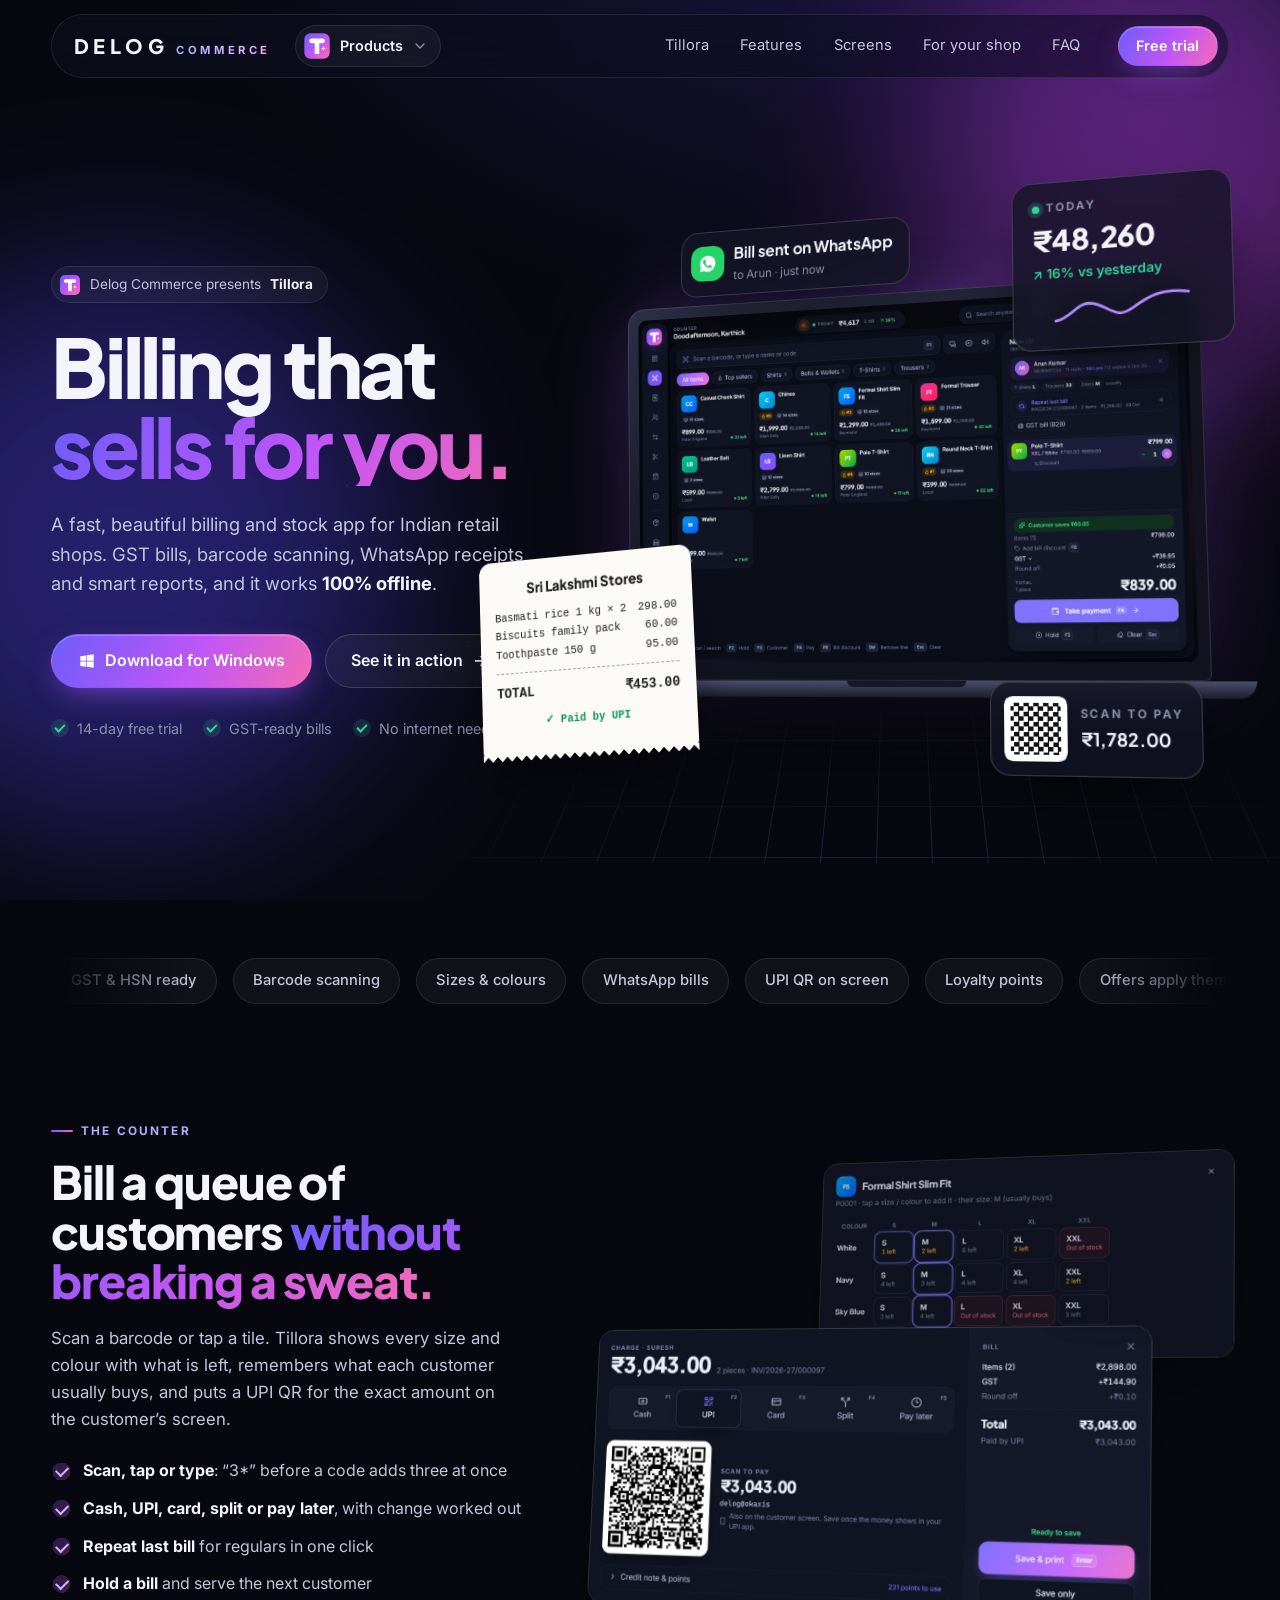
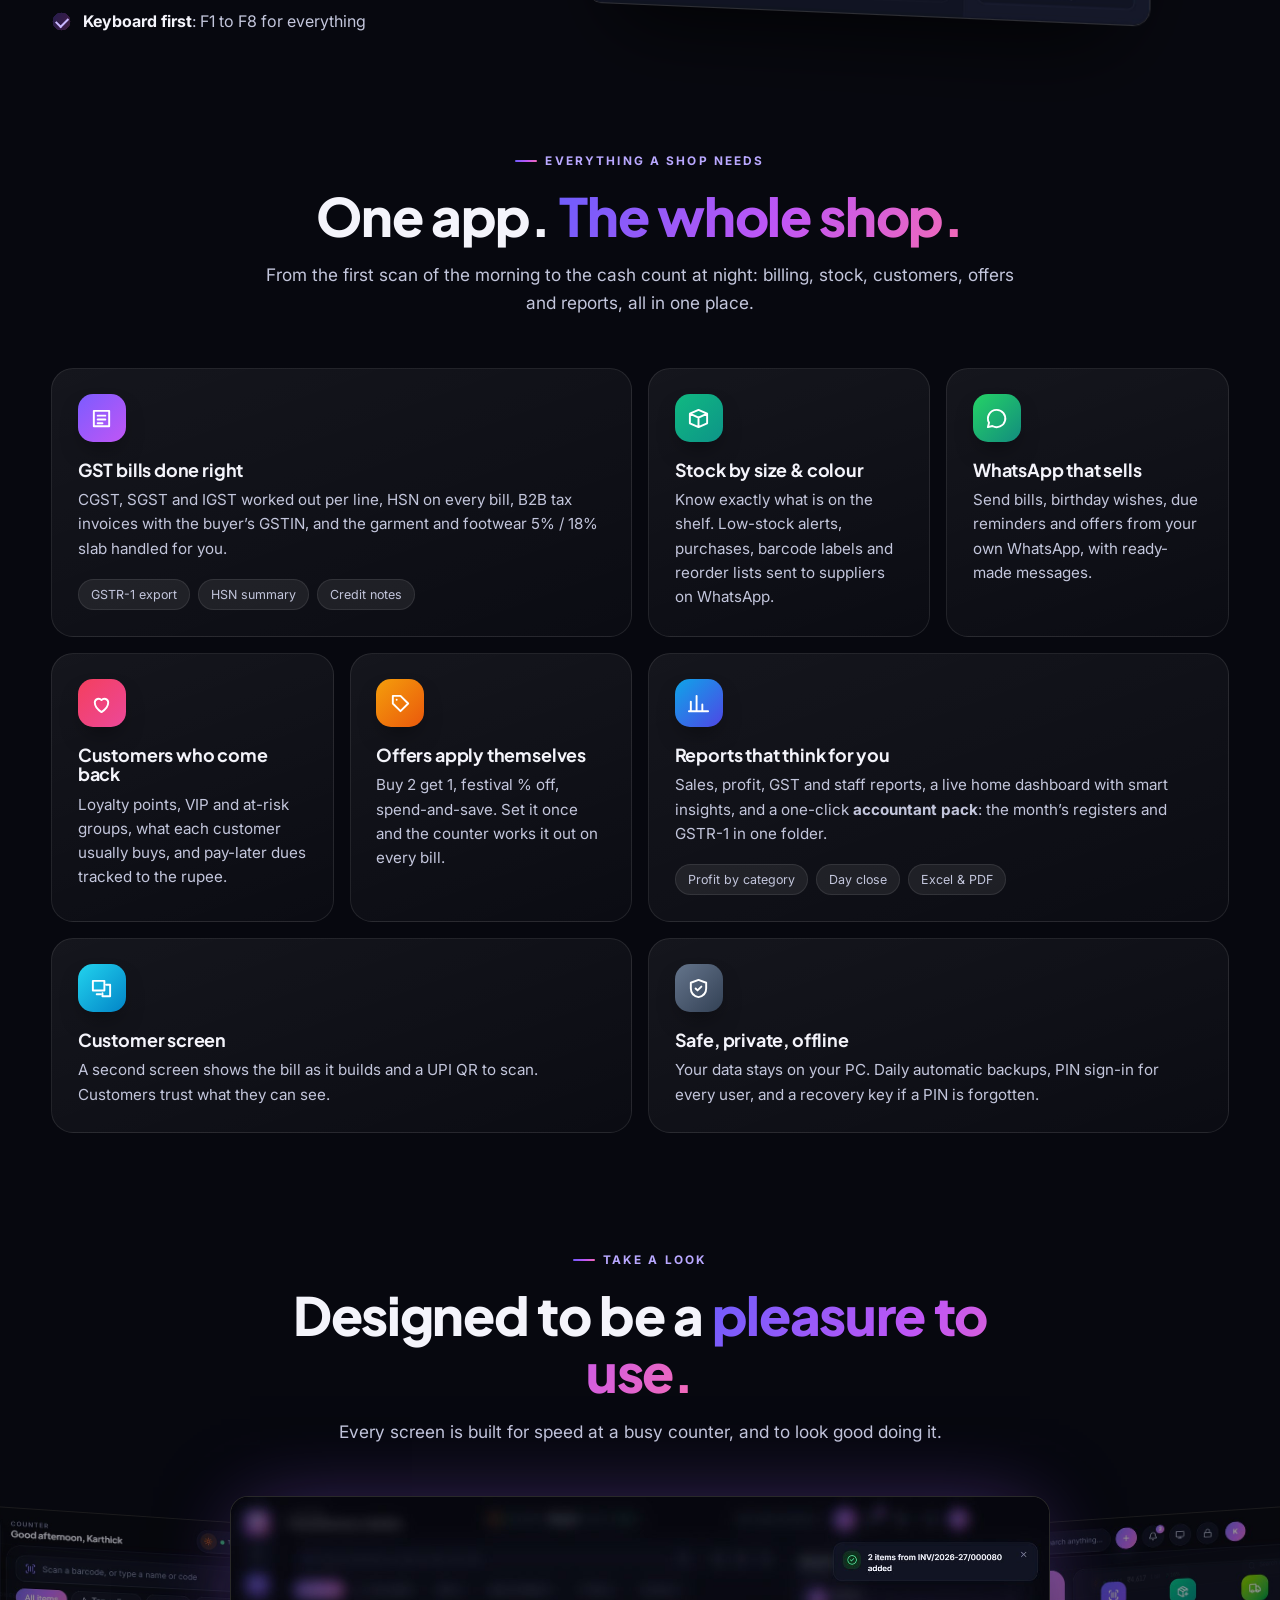
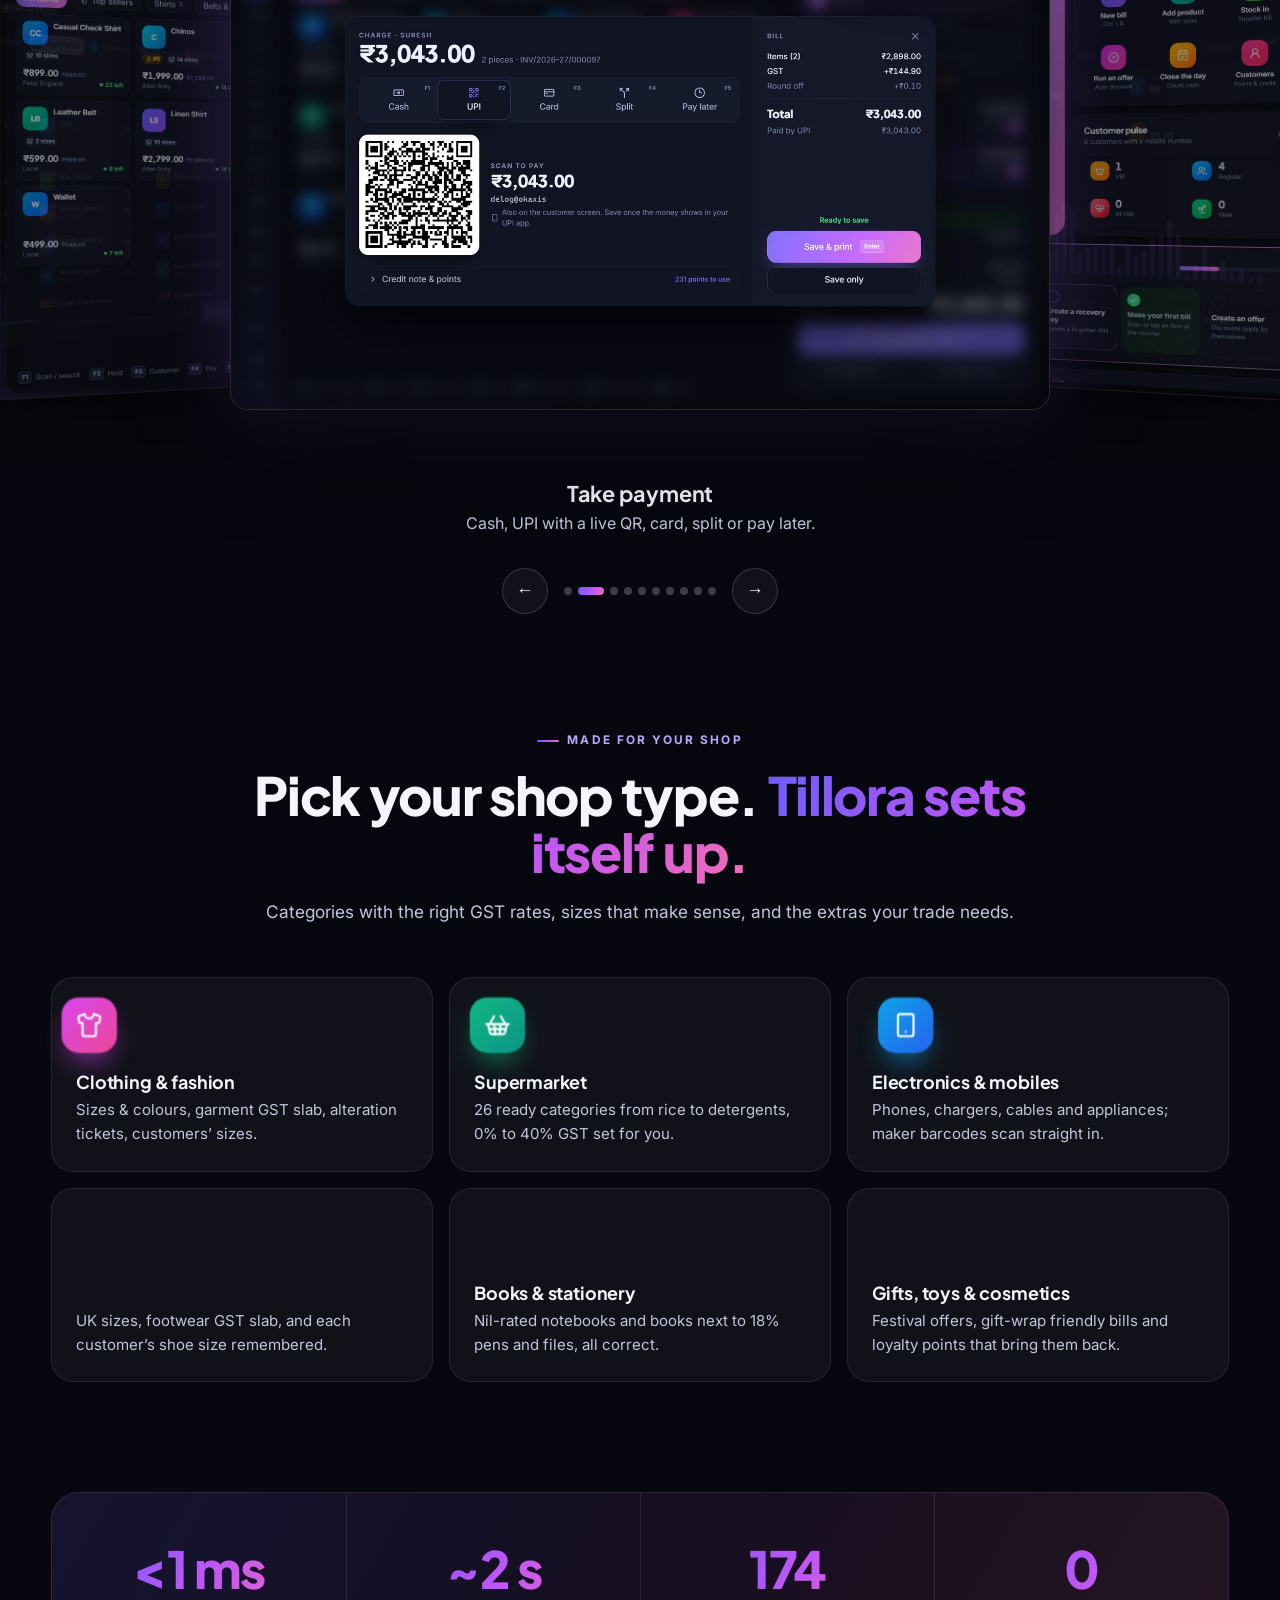
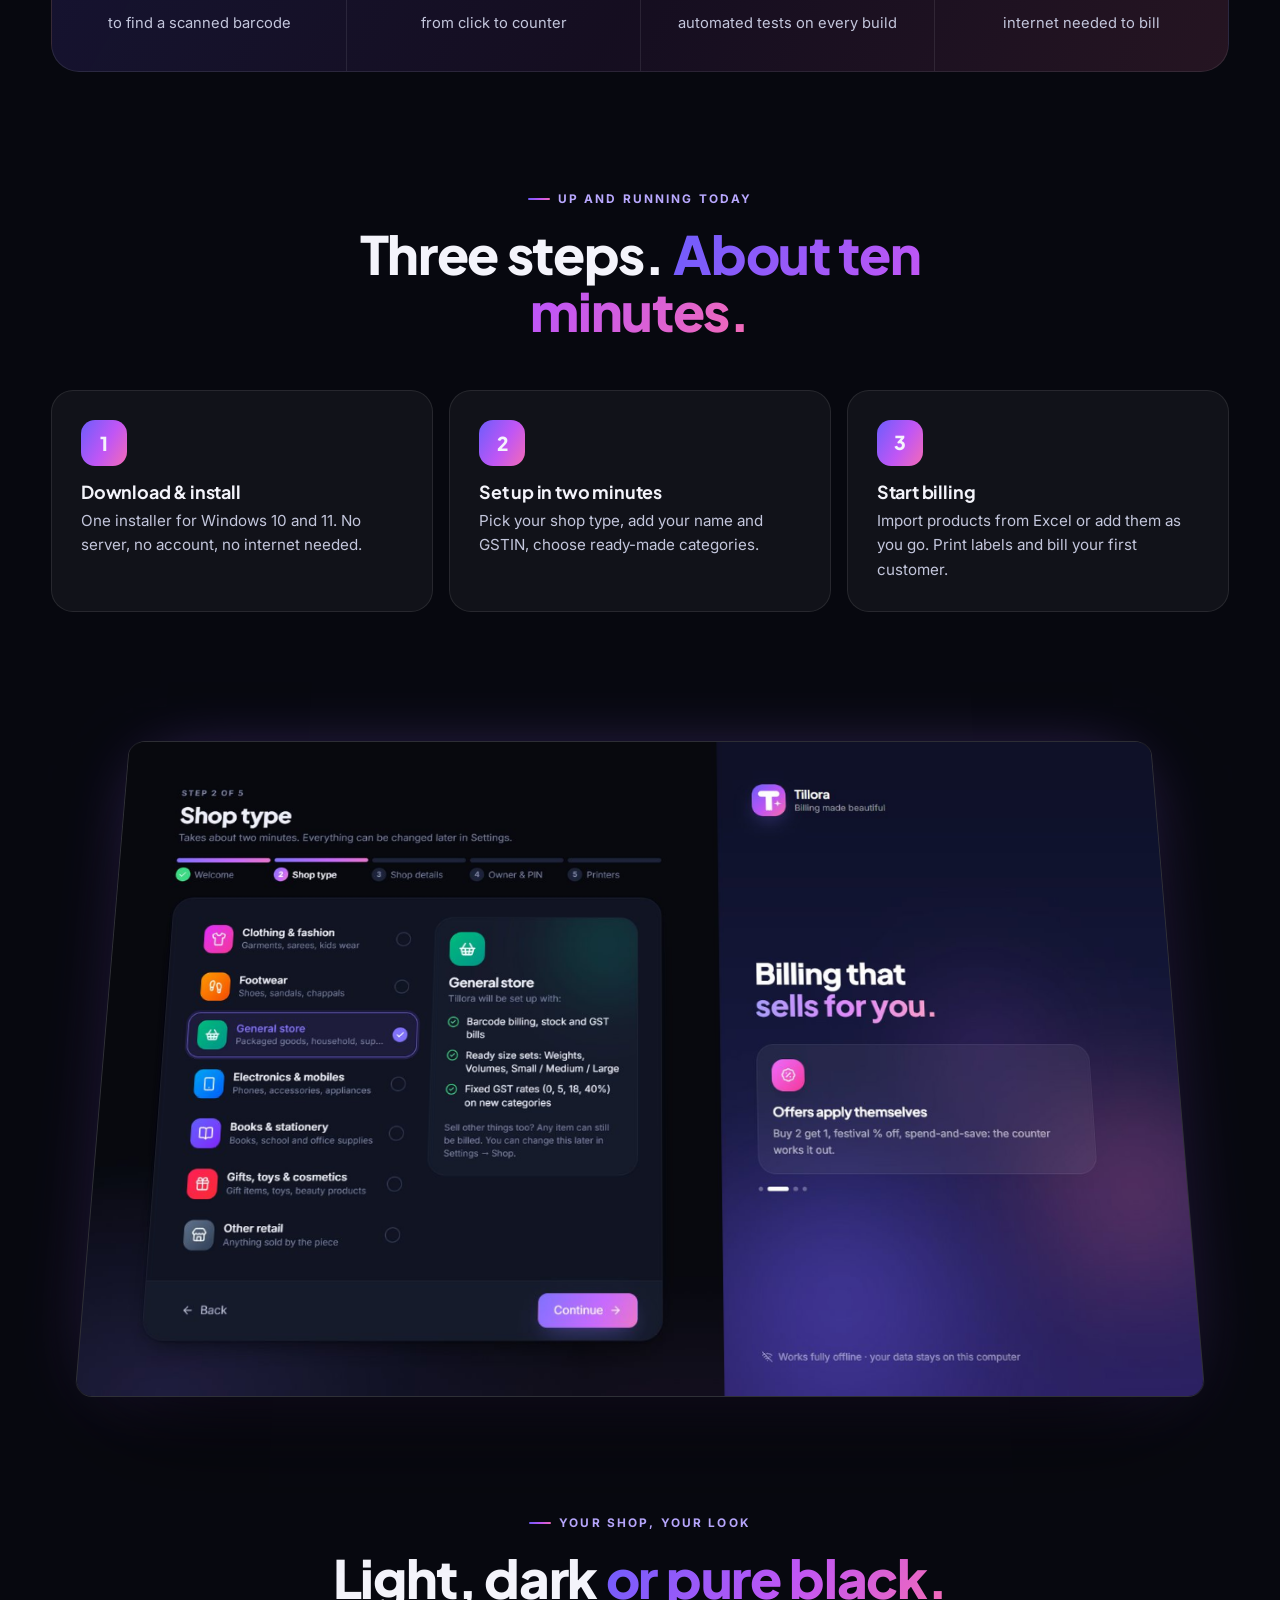
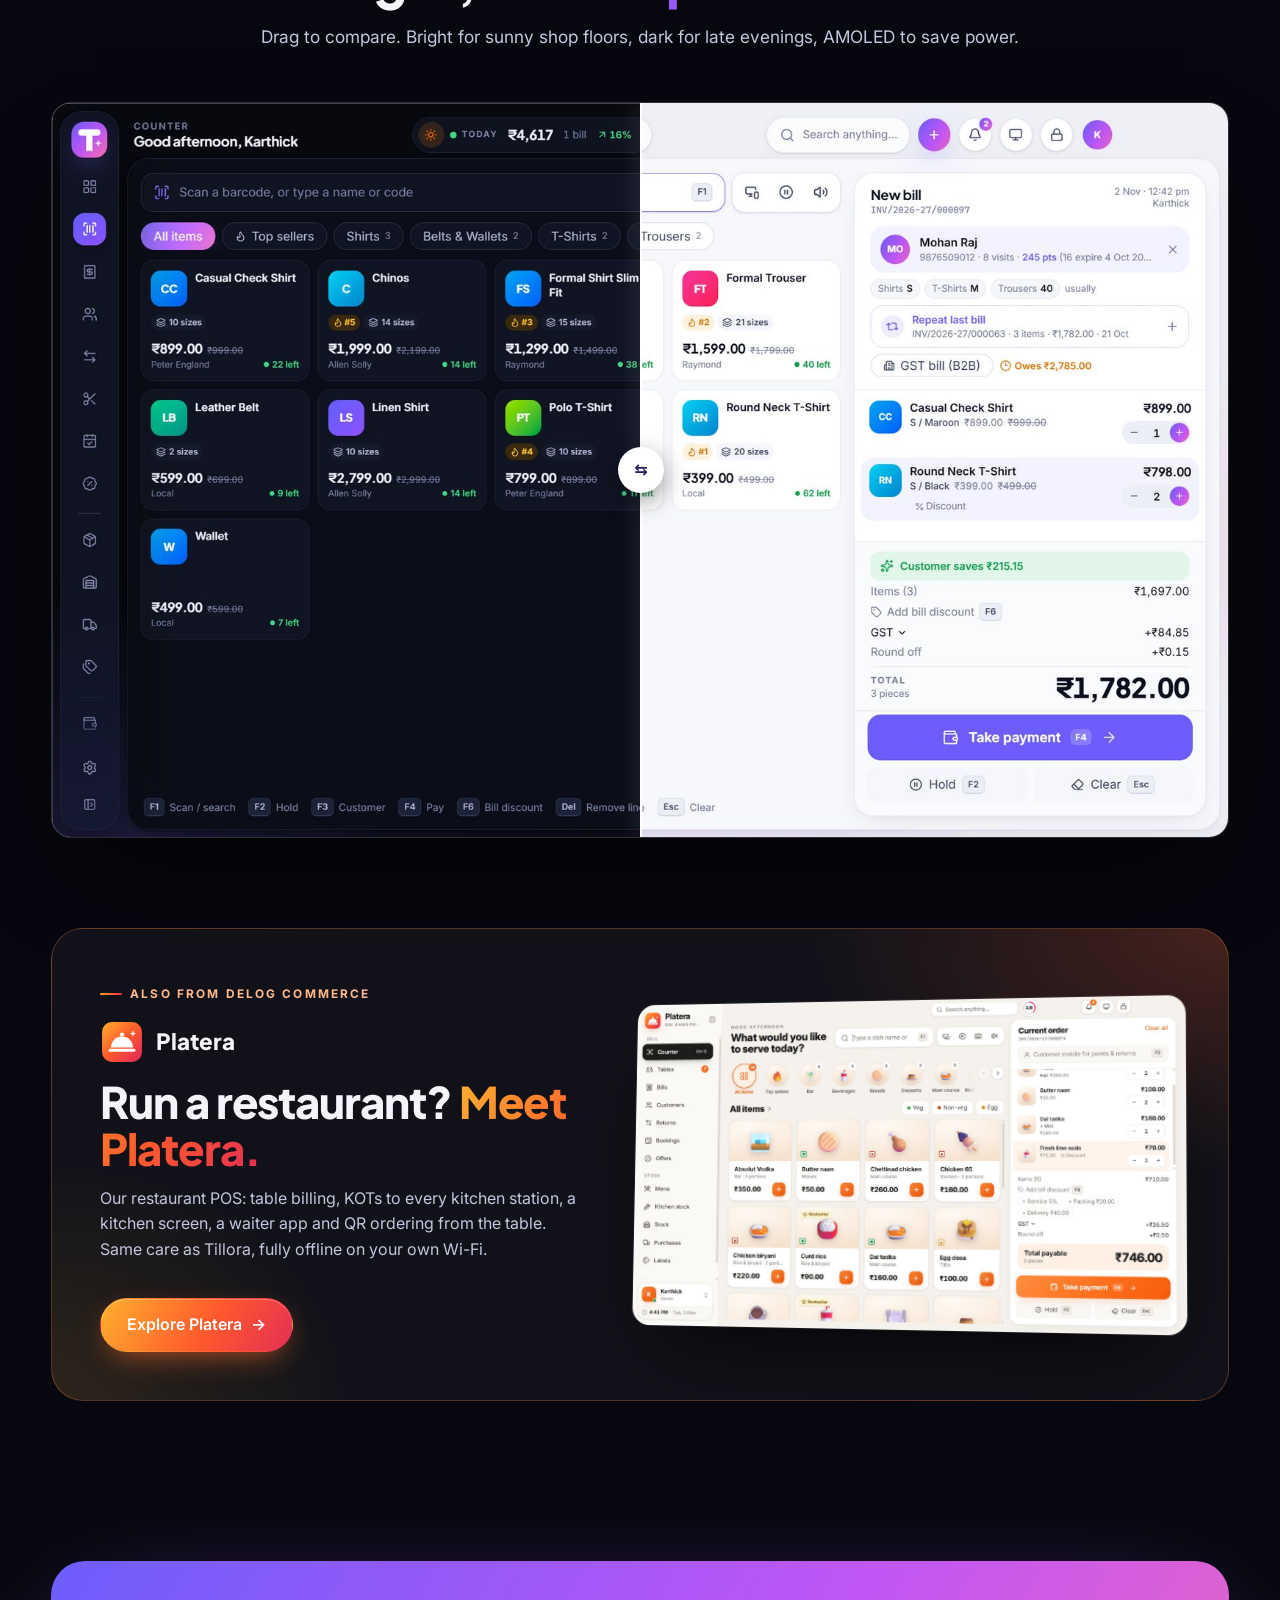
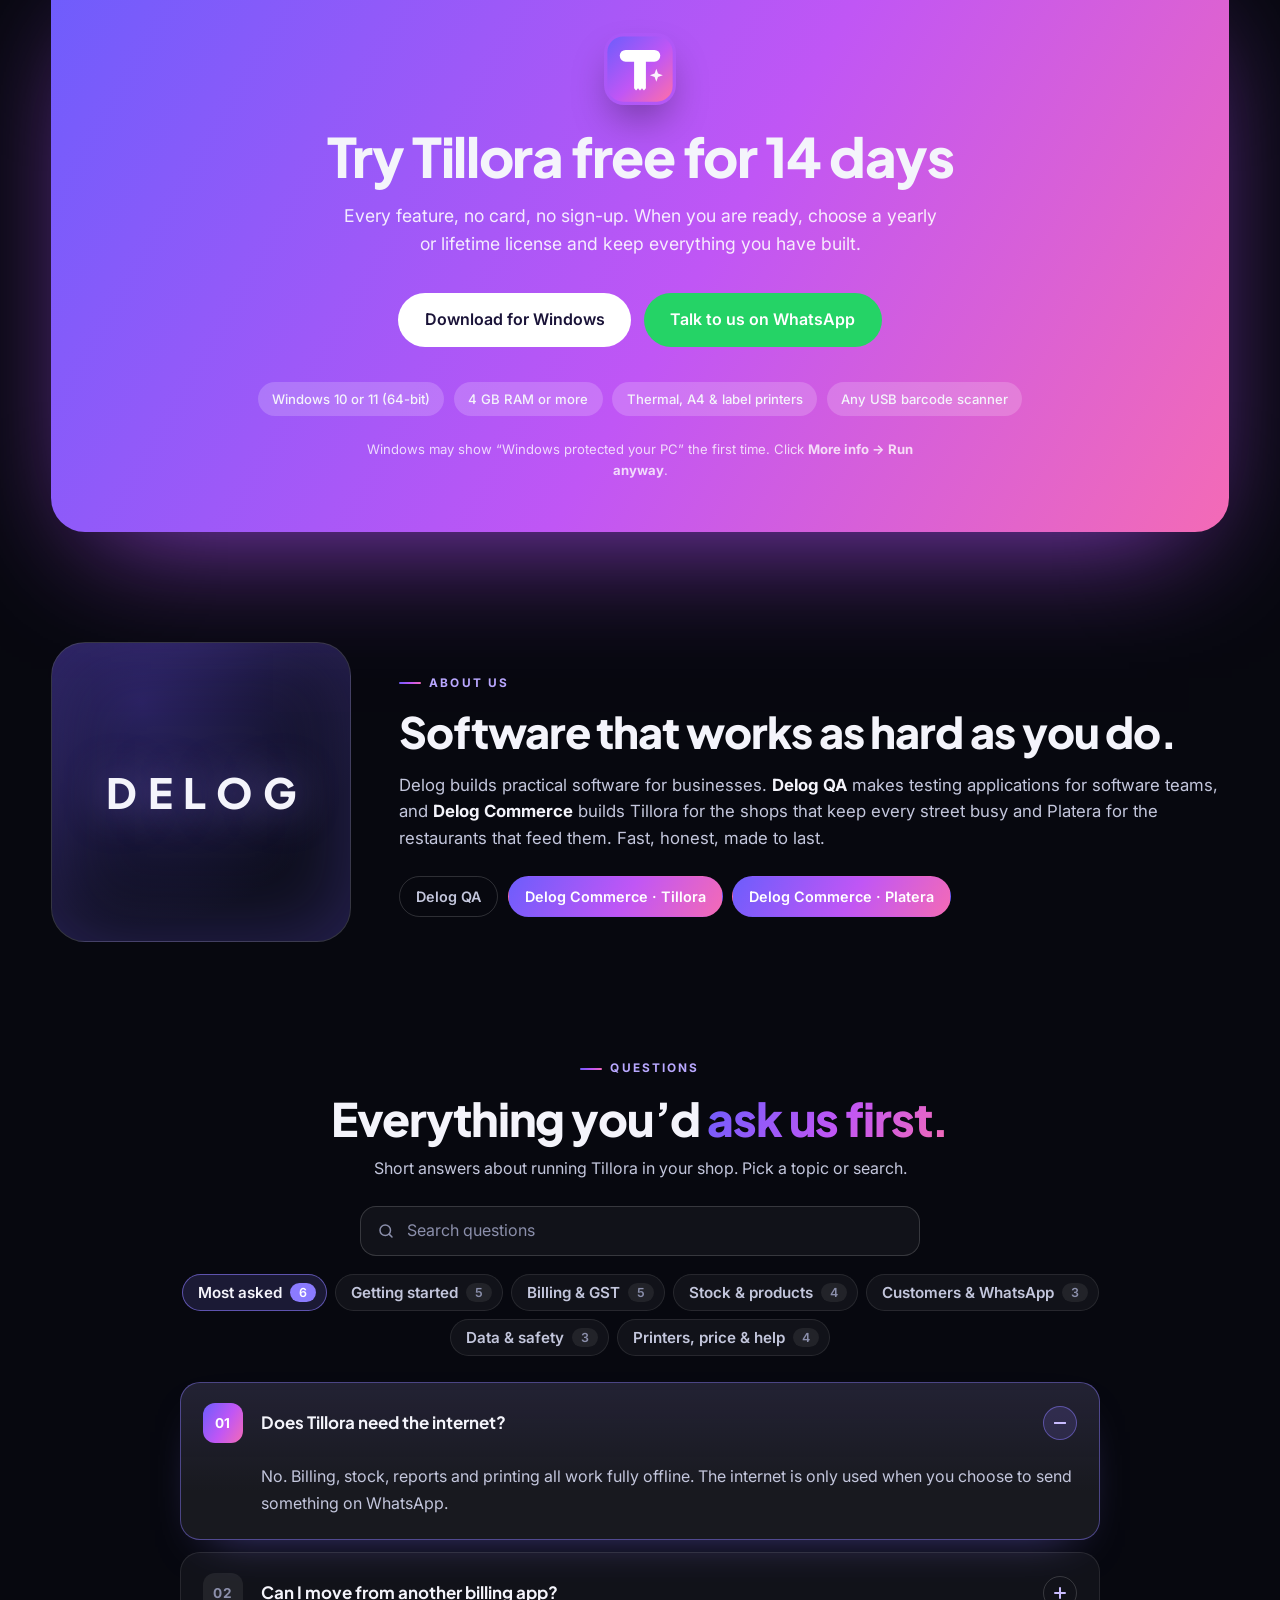
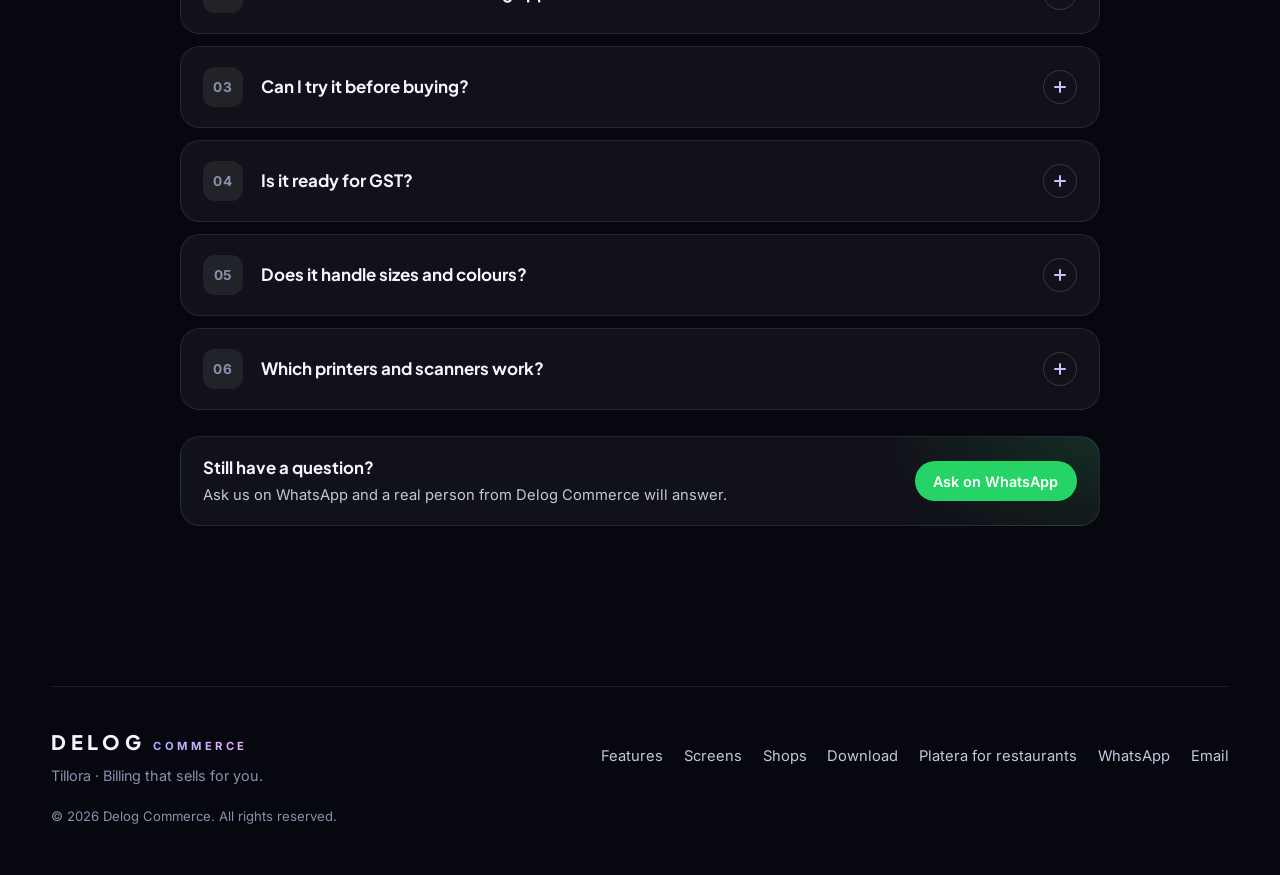
==== commit e613f393: "Add files via upload" ====
--- a/index.html
+++ b/index.html
@@ -1,320 +1,381 @@
-<!doctype html>
-<html lang="en">
-  <head>
-    <meta charset="utf-8" />
-    <meta name="viewport" content="width=device-width, initial-scale=1" />
-    <title>Tillora by Delog Commerce · Billing that sells for you</title>
-    <meta name="description" content="Tillora is a fast, beautiful billing and stock app for Indian retail shops: GST bills, barcode scanning, WhatsApp receipts and smart reports. Works 100% offline on Windows." />
-    <meta property="og:title" content="Tillora by Delog Commerce" />
-    <meta property="og:description" content="Billing that sells for you. GST-ready, works fully offline, made for every kind of shop." />
-    <meta property="og:image" content="assets/screens/counter.jpg" />
-    <meta name="theme-color" content="#0b0d1a" />
-    <link rel="icon" href="assets/tillora-icon.svg" type="image/svg+xml" />
-    <link rel="preconnect" href="https://fonts.googleapis.com" />
-    <link rel="preconnect" href="https://fonts.gstatic.com" crossorigin />
-    <link href="https://fonts.googleapis.com/css2?family=Inter:wght@400;500;600&family=Plus+Jakarta+Sans:wght@500;600;700;800&display=swap" rel="stylesheet" />
-    <link rel="stylesheet" href="styles.css" />
-  </head>
-  <body>
-    <div class="aurora" aria-hidden="true"><span></span><span></span><span></span></div>
-
-    <!-- ===== Navigation ===== -->
-    <header class="nav" id="top">
-      <a class="brand" href="#top" aria-label="Delog Commerce home">
-        <span class="brand-word">DELOG</span><span class="brand-div">Commerce</span>
-      </a>
-      <nav class="nav-links" aria-label="Main">
-        <a href="#tillora">Tillora</a>
-        <a href="#features">Features</a>
-        <a href="#screens">Screens</a>
-        <a href="#shops">For your shop</a>
-        <a href="#faq">FAQ</a>
-      </nav>
-      <a class="btn btn-primary btn-sm" data-download href="#download">Free trial</a>
-      <button class="nav-menu" aria-label="Open menu" aria-expanded="false"><span></span><span></span></button>
-    </header>
-
-    <main>
-      <!-- ===== Hero ===== -->
-      <section class="hero" id="tillora">
-        <div class="hero-copy reveal">
-          <div class="eyebrow"><img src="assets/tillora-icon.svg" alt="" width="22" height="22" /> Delog Commerce presents <b>Tillora</b></div>
-          <h1>Billing that <span class="grad">sells for you.</span></h1>
-          <p class="lead">A fast, beautiful billing and stock app for Indian retail shops. GST bills, barcode scanning, WhatsApp receipts and smart reports, and it works <b>100% offline</b>.</p>
-          <div class="cta-row">
-            <a class="btn btn-primary btn-lg" data-download href="#download">
-              <svg viewBox="0 0 24 24" aria-hidden="true"><path d="M3 5.5 10.5 4.5v7H3zM11.5 4.3 21 3v8.5h-9.5zM3 12.5h7.5v7L3 18.5zM11.5 12.5H21V21l-9.5-1.3z" fill="currentColor" /></svg>
-              Download for Windows
-            </a>
-            <a class="btn btn-ghost btn-lg" href="#screens">See it in action <span aria-hidden="true">→</span></a>
-          </div>
-          <ul class="trust">
-            <li><i></i>14-day free trial</li>
-            <li><i></i>GST-ready bills</li>
-            <li><i></i>No internet needed</li>
-          </ul>
-        </div>
-
-        <div class="stage reveal" data-tilt-stage>
-          <div class="floor" aria-hidden="true"></div>
-          <div class="scene">
-            <div class="laptop">
-              <div class="lid">
-                <div class="bezel"><img src="assets/screens/counter.jpg" alt="Tillora billing counter with a customer, their usual sizes and a bill in progress" /></div>
-              </div>
-              <div class="base"><span></span></div>
-            </div>
-
-            <div class="float f-receipt" aria-hidden="true">
-              <div class="r-shop">Sri Lakshmi Stores</div>
-              <div class="r-line"><span>Basmati rice 1 kg × 2</span><span>298.00</span></div>
-              <div class="r-line"><span>Biscuits family pack</span><span>60.00</span></div>
-              <div class="r-line"><span>Toothpaste 150 g</span><span>95.00</span></div>
-              <div class="r-dash"></div>
-              <div class="r-total"><span>TOTAL</span><span>₹453.00</span></div>
-              <div class="r-paid">✓ Paid by UPI</div>
-              <div class="r-tear"></div>
-            </div>
-
-            <div class="float f-stat" aria-hidden="true">
-              <div class="f-label"><i class="dot"></i>TODAY</div>
-              <div class="f-big">₹48,260</div>
-              <div class="f-up">↗ 16% vs yesterday</div>
-              <svg viewBox="0 0 120 34" class="spark"><path d="M0 28 C15 26 20 10 35 14 S55 30 70 20 S95 4 120 8" /></svg>
-            </div>
-
-            <div class="float f-qr" aria-hidden="true">
-              <div class="qr"></div>
-              <div><div class="f-label">SCAN TO PAY</div><div class="f-mid">₹1,782.00</div></div>
-            </div>
-
-            <div class="float f-wa" aria-hidden="true">
-              <span class="wa-ico"><svg viewBox="0 0 24 24"><path fill="currentColor" d="M12 2a10 10 0 0 0-8.7 14.9L2 22l5.2-1.3A10 10 0 1 0 12 2Zm5.6 14.1c-.2.7-1.4 1.3-2 1.4-.5 0-1.1.1-1.8-.1l-1.7-.6c-2.9-1.3-4.8-4.2-5-4.4-.1-.2-1.2-1.6-1.2-3s.8-2.1 1-2.4c.3-.3.6-.4.8-.4h.6c.2 0 .4 0 .6.5l.9 2.2c.1.1.1.3 0 .5l-.3.5-.4.5c-.1.1-.3.3-.1.6.2.3.7 1.2 1.6 2 1.1 1 2 1.3 2.3 1.4.3.1.5.1.6-.1l.9-1.1c.2-.3.4-.2.7-.1l2 .9c.3.1.5.2.5.3.1.2.1.7-.1 1.4Z" /></svg></span>
-              <div><div class="f-mid">Bill sent on WhatsApp</div><div class="f-small">to Arun · just now</div></div>
-            </div>
-          </div>
-        </div>
-      </section>
-
-      <!-- ===== Marquee ===== -->
-      <div class="marquee" aria-hidden="true">
-        <div class="marquee-track">
-          <span>GST &amp; HSN ready</span><span>Barcode scanning</span><span>Sizes &amp; colours</span><span>WhatsApp bills</span><span>UPI QR on screen</span><span>Loyalty points</span><span>Offers apply themselves</span><span>Customer screen</span><span>Daily backups</span><span>Works offline</span>
-          <span>GST &amp; HSN ready</span><span>Barcode scanning</span><span>Sizes &amp; colours</span><span>WhatsApp bills</span><span>UPI QR on screen</span><span>Loyalty points</span><span>Offers apply themselves</span><span>Customer screen</span><span>Daily backups</span><span>Works offline</span>
-        </div>
-      </div>
-
-      <!-- ===== Counter spotlight ===== -->
-      <section class="split" id="counter">
-        <div class="split-copy reveal">
-          <div class="kicker">The counter</div>
-          <h2>Bill a queue of customers <span class="grad">without breaking a sweat.</span></h2>
-          <p>Scan a barcode or tap a tile. Tillora shows every size and colour with what is left, remembers what each customer usually buys, and puts a UPI QR for the exact amount on the customer’s screen.</p>
-          <ul class="ticks">
-            <li><b>Scan, tap or type</b>: “3*” before a code adds three at once</li>
-            <li><b>Cash, UPI, card, split or pay later</b>, with change worked out</li>
-            <li><b>Repeat last bill</b> for regulars in one click</li>
-            <li><b>Hold a bill</b> and serve the next customer</li>
-            <li><b>Keyboard first</b>: F1 to F8 for everything</li>
-          </ul>
-        </div>
-        <div class="stack reveal" data-tilt>
-          <img class="stack-back" src="assets/screens/sizes-window.jpg" alt="Size and colour grid showing pieces left for each size" loading="lazy" />
-          <img class="stack-front" src="assets/screens/payment-window.jpg" alt="Payment window with a UPI QR for the exact bill amount" loading="lazy" />
-        </div>
-      </section>
-
-      <!-- ===== Features bento ===== -->
-      <section class="features" id="features">
-        <div class="section-head reveal">
-          <div class="kicker">Everything a shop needs</div>
-          <h2>One app. <span class="grad">The whole shop.</span></h2>
-          <p>From the first scan of the morning to the cash count at night: billing, stock, customers, offers and reports, all in one place.</p>
-        </div>
-        <div class="bento">
-          <article class="card c-wide reveal" data-tilt>
-            <div class="ico i-violet"><svg viewBox="0 0 24 24"><path d="M4 4h16v16H4z M8 9h8 M8 13h8 M8 17h5" /></svg></div>
-            <h3>GST bills done right</h3>
-            <p>CGST, SGST and IGST worked out per line, HSN on every bill, B2B tax invoices with the buyer’s GSTIN, and the garment and footwear 5% / 18% slab handled for you.</p>
-            <div class="chips"><span>GSTR-1 export</span><span>HSN summary</span><span>Credit notes</span></div>
-          </article>
-          <article class="card reveal" data-tilt>
-            <div class="ico i-green"><svg viewBox="0 0 24 24"><path d="M3 7l9-4 9 4-9 4zM3 7v10l9 4 9-4V7M12 11v10" /></svg></div>
-            <h3>Stock by size &amp; colour</h3>
-            <p>Know exactly what is on the shelf. Low-stock alerts, purchases, barcode labels and reorder lists sent to suppliers on WhatsApp.</p>
-          </article>
-          <article class="card reveal" data-tilt>
-            <div class="ico i-wa"><svg viewBox="0 0 24 24"><path d="M12 3a9 9 0 0 0-7.8 13.4L3 21l4.7-1.2A9 9 0 1 0 12 3z" /></svg></div>
-            <h3>WhatsApp that sells</h3>
-            <p>Send bills, birthday wishes, due reminders and offers from your own WhatsApp, with ready-made messages.</p>
-          </article>
-          <article class="card reveal" data-tilt>
-            <div class="ico i-pink"><svg viewBox="0 0 24 24"><path d="M12 21s-7-4.5-7-10a4 4 0 0 1 7-2.6A4 4 0 0 1 19 11c0 5.5-7 10-7 10z" /></svg></div>
-            <h3>Customers who come back</h3>
-            <p>Loyalty points, VIP and at-risk groups, what each customer usually buys, and pay-later dues tracked to the rupee.</p>
-          </article>
-          <article class="card reveal" data-tilt>
-            <div class="ico i-amber"><svg viewBox="0 0 24 24"><path d="M20 12l-8 8-8-8V4h8z M8 8h.01" /></svg></div>
-            <h3>Offers apply themselves</h3>
-            <p>Buy 2 get 1, festival % off, spend-and-save. Set it once and the counter works it out on every bill.</p>
-          </article>
-          <article class="card c-wide reveal" data-tilt>
-            <div class="ico i-blue"><svg viewBox="0 0 24 24"><path d="M4 20V10M10 20V4M16 20v-7M22 20H2" /></svg></div>
-            <h3>Reports that think for you</h3>
-            <p>Sales, profit, GST and staff reports, a live home dashboard with smart insights, and a one-click <b>accountant pack</b>: the month’s registers and GSTR-1 in one folder.</p>
-            <div class="chips"><span>Profit by category</span><span>Day close</span><span>Excel &amp; PDF</span></div>
-          </article>
-          <article class="card c-wide reveal" data-tilt>
-            <div class="ico i-cyan"><svg viewBox="0 0 24 24"><path d="M3 4h12v10H3zM17 8h4v12h-8v-3M7 18h4" /></svg></div>
-            <h3>Customer screen</h3>
-            <p>A second screen shows the bill as it builds and a UPI QR to scan. Customers trust what they can see.</p>
-          </article>
-          <article class="card c-wide reveal" data-tilt>
-            <div class="ico i-slate"><svg viewBox="0 0 24 24"><path d="M12 3l8 3v6c0 5-3.5 8-8 9-4.5-1-8-4-8-9V6z M9 12l2 2 4-4" /></svg></div>
-            <h3>Safe, private, offline</h3>
-            <p>Your data stays on your PC. Daily automatic backups, PIN sign-in for every user, and a recovery key if a PIN is forgotten.</p>
-          </article>
-        </div>
-      </section>
-
-      <!-- ===== Screens carousel ===== -->
-      <section class="screens" id="screens">
-        <div class="section-head reveal">
-          <div class="kicker">Take a look</div>
-          <h2>Designed to be a <span class="grad">pleasure to use.</span></h2>
-          <p>Every screen is built for speed at a busy counter, and to look good doing it.</p>
-        </div>
-        <div class="coverflow reveal" tabindex="0" aria-roledescription="carousel" aria-label="Tillora screenshots">
-          <figure data-title="The counter" data-text="Scan, tap or search. Sizes, customers and offers right where you need them."><img src="assets/screens/counter.jpg" alt="Billing counter" loading="lazy" /></figure>
-          <figure data-title="Take payment" data-text="Cash, UPI with a live QR, card, split or pay later."><img src="assets/screens/payment.jpg" alt="Payment window" loading="lazy" /></figure>
-          <figure data-title="Home dashboard" data-text="Today’s sales, goals and smart insights the moment you sign in."><img src="assets/screens/dashboard.jpg" alt="Home dashboard" loading="lazy" /></figure>
-          <figure data-title="Reports" data-text="Sales, profit, GST and staff, with an accountant pack in one click."><img src="assets/screens/reports.jpg" alt="Sales report" loading="lazy" /></figure>
-          <figure data-title="Every category at a glance" data-text="Stock health, best sellers and a 12-week sales trend for each category."><img src="assets/screens/category.jpg" alt="Category panel" loading="lazy" /></figure>
-          <figure data-title="Products" data-text="Every product with its sizes, price and stock. Import from Excel in minutes."><img src="assets/screens/products.jpg" alt="Products list" loading="lazy" /></figure>
-          <figure data-title="Stock" data-text="What is on the shelf right now, size by size, with low-stock alerts."><img src="assets/screens/stock.jpg" alt="Stock list" loading="lazy" /></figure>
-          <figure data-title="Customers" data-text="VIPs, regulars and who owes money, with WhatsApp reminders."><img src="assets/screens/customers.jpg" alt="Customers list" loading="lazy" /></figure>
-          <figure data-title="Change prices in bulk" data-text="Raise a whole category by 10%, rounded to ₹…9, with a preview first."><img src="assets/screens/bulk-price.jpg" alt="Bulk price change preview" loading="lazy" /></figure>
-          <figure data-title="Ready-made categories" data-text="A full category list for your kind of shop, GST and HSN filled in."><img src="assets/screens/categories.jpg" alt="Ready-made categories" loading="lazy" /></figure>
-        </div>
-        <div class="cf-caption" aria-live="polite"><h3></h3><p></p></div>
-        <div class="cf-controls">
-          <button class="cf-btn" data-cf="-1" aria-label="Previous screenshot">←</button>
-          <div class="cf-dots"></div>
-          <button class="cf-btn" data-cf="1" aria-label="Next screenshot">→</button>
-        </div>
-      </section>
-
-      <!-- ===== Shops ===== -->
-      <section class="shops" id="shops">
-        <div class="section-head reveal">
-          <div class="kicker">Made for your shop</div>
-          <h2>Pick your shop type. <span class="grad">Tillora sets itself up.</span></h2>
-          <p>Categories with the right GST rates, sizes that make sense, and the extras your trade needs.</p>
-        </div>
-        <div class="shop-grid">
-          <div class="shop reveal" data-tilt><span class="s-ico" style="--a:#d946ef;--b:#ec4899"><svg viewBox="0 0 24 24" aria-hidden="true"><path d="M20.38 3.46 16 2a4 4 0 0 1-8 0L3.62 3.46a2 2 0 0 0-1.34 2.23l.58 3.47a1 1 0 0 0 .99.84H6v10c0 1.1.9 2 2 2h8a2 2 0 0 0 2-2V10h2.15a1 1 0 0 0 .99-.84l.58-3.47a2 2 0 0 0-1.34-2.23z"/></svg></span><h3>Clothing &amp; fashion</h3><p>Sizes &amp; colours, garment GST slab, alteration tickets, customers’ sizes.</p></div>
-          <div class="shop reveal" data-tilt><span class="s-ico" style="--a:#10b981;--b:#0d9488"><svg viewBox="0 0 24 24" aria-hidden="true"><path d="m15 11-1 9"/><path d="m19 11-4-7"/><path d="M2 11h20"/><path d="m3.5 11 1.6 7.4a2 2 0 0 0 2 1.6h9.8a2 2 0 0 0 2-1.6l1.7-7.4"/><path d="M4.5 15.5h15"/><path d="m5 11 4-7"/><path d="m9 11 1 9"/></svg></span><h3>Supermarket</h3><p>26 ready categories from rice to detergents, 0% to 40% GST set for you.</p></div>
-          <div class="shop reveal" data-tilt><span class="s-ico" style="--a:#0ea5e9;--b:#2563eb"><svg viewBox="0 0 24 24" aria-hidden="true"><rect width="14" height="20" x="5" y="2" rx="2"/><path d="M12 18h.01"/></svg></span><h3>Electronics &amp; mobiles</h3><p>Phones, chargers, cables and appliances; maker barcodes scan straight in.</p></div>
-          <div class="shop reveal" data-tilt><span class="s-ico" style="--a:#f59e0b;--b:#ea580c"><svg viewBox="0 0 24 24" aria-hidden="true"><path d="M4 16v-2.38C4 11.5 2.97 10.5 3 8c.03-2.72 1.49-6 4.5-6C9.37 2 10 3.8 10 5.5c0 3.11-2 5.66-2 8.68V16a2 2 0 1 1-4 0Z"/><path d="M20 20v-2.38c0-2.12 1.03-3.12 1-5.62-.03-2.72-1.49-6-4.5-6C14.63 6 14 7.8 14 9.5c0 3.11 2 5.66 2 8.68V20a2 2 0 1 0 4 0Z"/><path d="M16 17h4"/><path d="M4 13h4"/></svg></span><h3>Footwear</h3><p>UK sizes, footwear GST slab, and each customer’s shoe size remembered.</p></div>
-          <div class="shop reveal" data-tilt><span class="s-ico" style="--a:#6366f1;--b:#7c3aed"><svg viewBox="0 0 24 24" aria-hidden="true"><path d="M2 3h6a4 4 0 0 1 4 4v14a3 3 0 0 0-3-3H2z"/><path d="M22 3h-6a4 4 0 0 0-4 4v14a3 3 0 0 1 3-3h7z"/></svg></span><h3>Books &amp; stationery</h3><p>Nil-rated notebooks and books next to 18% pens and files, all correct.</p></div>
-          <div class="shop reveal" data-tilt><span class="s-ico" style="--a:#f43f5e;--b:#dc2626"><svg viewBox="0 0 24 24" aria-hidden="true"><rect x="3" y="8" width="18" height="4" rx="1"/><path d="M12 8v13"/><path d="M19 12v7a2 2 0 0 1-2 2H7a2 2 0 0 1-2-2v-7"/><path d="M7.5 8a2.5 2.5 0 0 1 0-5A4.8 8 0 0 1 12 8a4.8 8 0 0 1 4.5-5 2.5 2.5 0 0 1 0 5"/></svg></span><h3>Gifts, toys &amp; cosmetics</h3><p>Festival offers, gift-wrap friendly bills and loyalty points that bring them back.</p></div>
-        </div>
-      </section>
-
-      <!-- ===== Numbers ===== -->
-      <section class="numbers reveal">
-        <div class="num"><b data-count="1" data-prefix="&lt;" data-suffix=" ms">&lt;1 ms</b><span>to find a scanned barcode</span></div>
-        <div class="num"><b data-count="2" data-prefix="~" data-suffix=" s">~2 s</b><span>from click to counter</span></div>
-        <div class="num"><b data-count="174">174</b><span>automated tests on every build</span></div>
-        <div class="num"><b data-count="0">0</b><span>internet needed to bill</span></div>
-      </section>
-
-      <!-- ===== Steps ===== -->
-      <section class="steps-wrap">
-        <div class="section-head reveal">
-          <div class="kicker">Up and running today</div>
-          <h2>Three steps. <span class="grad">About ten minutes.</span></h2>
-        </div>
-        <div class="steps">
-          <div class="step reveal" data-tilt><span class="step-n">1</span><h3>Download &amp; install</h3><p>One installer for Windows 10 and 11. No server, no account, no internet needed.</p></div>
-          <div class="step reveal" data-tilt><span class="step-n">2</span><h3>Set up in two minutes</h3><p>Pick your shop type, add your name and GSTIN, choose ready-made categories.</p></div>
-          <div class="step reveal" data-tilt><span class="step-n">3</span><h3>Start billing</h3><p>Import products from Excel or add them as you go. Print labels and bill your first customer.</p></div>
-        </div>
-        <div class="setup-shot reveal"><img src="assets/screens/setup.jpg" alt="Setup wizard: choose your shop type and Tillora sets itself up for it" loading="lazy" /></div>
-      </section>
-
-      <!-- ===== Light / dark compare ===== -->
-      <section class="compare-wrap">
-        <div class="section-head reveal">
-          <div class="kicker">Your shop, your look</div>
-          <h2>Light, dark <span class="grad">or pure black.</span></h2>
-          <p>Drag to compare. Bright for sunny shop floors, dark for late evenings, AMOLED to save power.</p>
-        </div>
-        <div class="compare reveal" style="--pos: 50%">
-          <img src="assets/screens/counter-light.jpg" alt="Tillora in the light theme" loading="lazy" />
-          <div class="compare-top"><img src="assets/screens/counter.jpg" alt="Tillora in the dark theme" loading="lazy" /></div>
-          <input type="range" min="0" max="100" value="50" aria-label="Compare light and dark themes" />
-          <div class="compare-handle" aria-hidden="true"><span>⇆</span></div>
-        </div>
-      </section>
-
-      <!-- ===== Trial / CTA ===== -->
-      <section class="cta reveal" id="download">
-        <div class="cta-card">
-          <div class="cta-glow" aria-hidden="true"></div>
-          <img src="assets/tillora-icon.svg" alt="" width="72" height="72" class="cta-icon" />
-          <h2>Try Tillora free for 14 days</h2>
-          <p>Every feature, no card, no sign-up. When you are ready, choose a yearly or lifetime license and keep everything you have built.</p>
-          <div class="cta-row center">
-            <a class="btn btn-white btn-lg" data-download href="#">Download for Windows</a>
-            <a class="btn btn-wa btn-lg" data-whatsapp href="#">Talk to us on WhatsApp</a>
-          </div>
-          <div class="reqs">
-            <span>Windows 10 or 11 (64-bit)</span><span>4 GB RAM or more</span><span>Thermal, A4 &amp; label printers</span><span>Any USB barcode scanner</span>
-          </div>
-          <p class="note">Windows may show “Windows protected your PC” the first time. Click <b>More info → Run anyway</b>.</p>
-        </div>
-      </section>
-
-      <!-- ===== About ===== -->
-      <section class="about reveal">
-        <div class="about-mark"><span class="brand-word">DELOG</span></div>
-        <div>
-          <div class="kicker">About us</div>
-          <h2>Software that works as hard as you do.</h2>
-          <p>Delog builds practical software for businesses. <b>Delog QA</b> makes testing applications for software teams, and <b>Delog Commerce</b> builds Tillora for the shops that keep every street busy. Fast, honest, made to last.</p>
-          <div class="divisions"><span>Delog QA</span><span class="on">Delog Commerce · Tillora</span></div>
-        </div>
-      </section>
-
-      <!-- ===== FAQ ===== -->
-      <section class="faq" id="faq">
-        <div class="section-head reveal">
-          <div class="kicker">Questions</div>
-          <h2>Good to know</h2>
-        </div>
-        <div class="faq-list">
-          <details class="reveal"><summary>Does Tillora need the internet?</summary><p>No. Billing, stock, reports and printing all work fully offline. The internet is only used when you choose to send something on WhatsApp.</p></details>
-          <details class="reveal"><summary>Where is my data kept? Is it safe?</summary><p>On your own PC, never on our servers. Tillora backs it up automatically to a folder you choose, such as a pen drive or a synced folder, and every user signs in with a PIN.</p></details>
-          <details class="reveal"><summary>Is it ready for GST?</summary><p>Yes. Bills show CGST, SGST or IGST with HSN codes, business customers get tax invoices with their GSTIN, and you can export GSTR-1 and the month’s registers for your accountant.</p></details>
-          <details class="reveal"><summary>Which printers and scanners work?</summary><p>Any 80 mm or 58 mm thermal printer, A4 printers and label printers installed on Windows, plus any USB or Bluetooth barcode scanner. A cash drawer on the bill printer opens by itself.</p></details>
-          <details class="reveal"><summary>Can I move from another billing app?</summary><p>Yes. Import your products from Excel with the ready template, and existing ChitTill data can be brought over during setup.</p></details>
-          <details class="reveal"><summary>What happens after the free trial?</summary><p>Ask us for a yearly or lifetime license on WhatsApp from inside the app. Enter the key and carry on; nothing you added during the trial is lost.</p></details>
-        </div>
-      </section>
-    </main>
-
-    <footer class="footer">
-      <div class="f-brand">
-        <a class="brand" href="#top"><span class="brand-word">DELOG</span><span class="brand-div">Commerce</span></a>
-        <p>Tillora · Billing that sells for you.</p>
-      </div>
-      <div class="f-links">
-        <a href="#features">Features</a><a href="#screens">Screens</a><a href="#shops">Shops</a><a href="#download">Download</a><a data-whatsapp href="#">WhatsApp</a><a data-email href="#">Email</a>
-      </div>
-      <p class="f-copy">© <span data-year>2026</span> Delog Commerce. All rights reserved.</p>
-    </footer>
-
-    <script src="main.js" defer></script>
-  </body>
-</html>
+<!doctype html>
+<html lang="en">
+  <head>
+    <meta charset="utf-8" />
+    <meta name="viewport" content="width=device-width, initial-scale=1" />
+    <title>Tillora by Delog Commerce · Billing that sells for you</title>
+    <meta name="description" content="Tillora is a fast, beautiful billing and stock app for Indian retail shops: GST bills, barcode scanning, WhatsApp receipts and smart reports. Works 100% offline on Windows." />
+    <meta property="og:title" content="Tillora by Delog Commerce" />
+    <meta property="og:description" content="Billing that sells for you. GST-ready, works fully offline, made for every kind of shop." />
+    <meta property="og:image" content="assets/screens/counter.jpg" />
+    <meta name="theme-color" content="#0b0d1a" />
+    <link rel="icon" href="assets/tillora-icon.svg" type="image/svg+xml" />
+    <link rel="preconnect" href="https://fonts.googleapis.com" />
+    <link rel="preconnect" href="https://fonts.gstatic.com" crossorigin />
+    <link href="https://fonts.googleapis.com/css2?family=Inter:wght@400;500;600&family=Plus+Jakarta+Sans:wght@500;600;700;800&display=swap" rel="stylesheet" />
+    <link rel="stylesheet" href="styles.css" />
+    <link rel="stylesheet" href="platera.css" />
+  </head>
+  <body>
+    <div class="aurora" aria-hidden="true"><span></span><span></span><span></span></div>
+
+    <!-- ===== Navigation ===== -->
+    <header class="nav" id="top">
+      <a class="brand" href="#top" aria-label="Delog Commerce home">
+        <span class="brand-word">DELOG</span><span class="brand-div">Commerce</span>
+      </a>
+      <div class="pmenu" data-product="tillora">
+        <button class="pmenu-btn" type="button" aria-expanded="false" aria-haspopup="true" aria-controls="pmenu-panel"></button>
+        <div class="pmenu-panel" id="pmenu-panel" hidden></div>
+      </div>
+      <nav class="nav-links" aria-label="Main">
+        <a href="#tillora">Tillora</a>
+        <a href="#features">Features</a>
+        <a href="#screens">Screens</a>
+        <a href="#shops">For your shop</a>
+        <a href="#faq">FAQ</a>
+      </nav>
+      <a class="btn btn-primary btn-sm" data-download href="#download">Free trial</a>
+      <button class="nav-menu" aria-label="Open menu" aria-expanded="false"><span></span><span></span></button>
+    </header>
+
+    <main>
+      <!-- ===== Hero ===== -->
+      <section class="hero" id="tillora">
+        <div class="hero-copy reveal">
+          <div class="eyebrow"><img src="assets/tillora-icon.svg" alt="" width="22" height="22" /> Delog Commerce presents <b>Tillora</b></div>
+          <h1>Billing that <span class="grad">sells for you.</span></h1>
+          <p class="lead">A fast, beautiful billing and stock app for Indian retail shops. GST bills, barcode scanning, WhatsApp receipts and smart reports, and it works <b>100% offline</b>.</p>
+          <div class="cta-row">
+            <a class="btn btn-primary btn-lg" data-download href="#download">
+              <svg viewBox="0 0 24 24" aria-hidden="true"><path d="M3 5.5 10.5 4.5v7H3zM11.5 4.3 21 3v8.5h-9.5zM3 12.5h7.5v7L3 18.5zM11.5 12.5H21V21l-9.5-1.3z" fill="currentColor" /></svg>
+              Download for Windows
+            </a>
+            <a class="btn btn-ghost btn-lg" href="#screens">See it in action <span aria-hidden="true">→</span></a>
+          </div>
+          <ul class="trust">
+            <li><i></i>14-day free trial</li>
+            <li><i></i>GST-ready bills</li>
+            <li><i></i>No internet needed</li>
+          </ul>
+        </div>
+
+        <div class="stage reveal" data-tilt-stage>
+          <div class="floor" aria-hidden="true"></div>
+          <div class="scene">
+            <div class="laptop">
+              <div class="lid">
+                <div class="bezel"><img src="assets/screens/counter.jpg" alt="Tillora billing counter with a customer, their usual sizes and a bill in progress" /></div>
+              </div>
+              <div class="base"><span></span></div>
+            </div>
+
+            <div class="float f-receipt" aria-hidden="true">
+              <div class="r-shop">Sri Lakshmi Stores</div>
+              <div class="r-line"><span>Basmati rice 1 kg × 2</span><span>298.00</span></div>
+              <div class="r-line"><span>Biscuits family pack</span><span>60.00</span></div>
+              <div class="r-line"><span>Toothpaste 150 g</span><span>95.00</span></div>
+              <div class="r-dash"></div>
+              <div class="r-total"><span>TOTAL</span><span>₹453.00</span></div>
+              <div class="r-paid">✓ Paid by UPI</div>
+              <div class="r-tear"></div>
+            </div>
+
+            <div class="float f-stat" aria-hidden="true">
+              <div class="f-label"><i class="dot"></i>TODAY</div>
+              <div class="f-big">₹48,260</div>
+              <div class="f-up">↗ 16% vs yesterday</div>
+              <svg viewBox="0 0 120 34" class="spark"><path d="M0 28 C15 26 20 10 35 14 S55 30 70 20 S95 4 120 8" /></svg>
+            </div>
+
+            <div class="float f-qr" aria-hidden="true">
+              <div class="qr"></div>
+              <div><div class="f-label">SCAN TO PAY</div><div class="f-mid">₹1,782.00</div></div>
+            </div>
+
+            <div class="float f-wa" aria-hidden="true">
+              <span class="wa-ico"><svg viewBox="0 0 24 24"><path fill="currentColor" d="M12 2a10 10 0 0 0-8.7 14.9L2 22l5.2-1.3A10 10 0 1 0 12 2Zm5.6 14.1c-.2.7-1.4 1.3-2 1.4-.5 0-1.1.1-1.8-.1l-1.7-.6c-2.9-1.3-4.8-4.2-5-4.4-.1-.2-1.2-1.6-1.2-3s.8-2.1 1-2.4c.3-.3.6-.4.8-.4h.6c.2 0 .4 0 .6.5l.9 2.2c.1.1.1.3 0 .5l-.3.5-.4.5c-.1.1-.3.3-.1.6.2.3.7 1.2 1.6 2 1.1 1 2 1.3 2.3 1.4.3.1.5.1.6-.1l.9-1.1c.2-.3.4-.2.7-.1l2 .9c.3.1.5.2.5.3.1.2.1.7-.1 1.4Z" /></svg></span>
+              <div><div class="f-mid">Bill sent on WhatsApp</div><div class="f-small">to Arun · just now</div></div>
+            </div>
+          </div>
+        </div>
+      </section>
+
+      <!-- ===== Marquee ===== -->
+      <div class="marquee" aria-hidden="true">
+        <div class="marquee-track">
+          <span>GST &amp; HSN ready</span><span>Barcode scanning</span><span>Sizes &amp; colours</span><span>WhatsApp bills</span><span>UPI QR on screen</span><span>Loyalty points</span><span>Offers apply themselves</span><span>Customer screen</span><span>Daily backups</span><span>Works offline</span>
+          <span>GST &amp; HSN ready</span><span>Barcode scanning</span><span>Sizes &amp; colours</span><span>WhatsApp bills</span><span>UPI QR on screen</span><span>Loyalty points</span><span>Offers apply themselves</span><span>Customer screen</span><span>Daily backups</span><span>Works offline</span>
+        </div>
+      </div>
+
+      <!-- ===== Counter spotlight ===== -->
+      <section class="split" id="counter">
+        <div class="split-copy reveal">
+          <div class="kicker">The counter</div>
+          <h2>Bill a queue of customers <span class="grad">without breaking a sweat.</span></h2>
+          <p>Scan a barcode or tap a tile. Tillora shows every size and colour with what is left, remembers what each customer usually buys, and puts a UPI QR for the exact amount on the customer’s screen.</p>
+          <ul class="ticks">
+            <li><b>Scan, tap or type</b>: “3*” before a code adds three at once</li>
+            <li><b>Cash, UPI, card, split or pay later</b>, with change worked out</li>
+            <li><b>Repeat last bill</b> for regulars in one click</li>
+            <li><b>Hold a bill</b> and serve the next customer</li>
+            <li><b>Keyboard first</b>: F1 to F8 for everything</li>
+          </ul>
+        </div>
+        <div class="stack reveal" data-tilt>
+          <img class="stack-back" src="assets/screens/sizes-window.jpg" alt="Size and colour grid showing pieces left for each size" loading="lazy" />
+          <img class="stack-front" src="assets/screens/payment-window.jpg" alt="Payment window with a UPI QR for the exact bill amount" loading="lazy" />
+        </div>
+      </section>
+
+      <!-- ===== Features bento ===== -->
+      <section class="features" id="features">
+        <div class="section-head reveal">
+          <div class="kicker">Everything a shop needs</div>
+          <h2>One app. <span class="grad">The whole shop.</span></h2>
+          <p>From the first scan of the morning to the cash count at night: billing, stock, customers, offers and reports, all in one place.</p>
+        </div>
+        <div class="bento">
+          <article class="card c-wide reveal" data-tilt>
+            <div class="ico i-violet"><svg viewBox="0 0 24 24"><path d="M4 4h16v16H4z M8 9h8 M8 13h8 M8 17h5" /></svg></div>
+            <h3>GST bills done right</h3>
+            <p>CGST, SGST and IGST worked out per line, HSN on every bill, B2B tax invoices with the buyer’s GSTIN, and the garment and footwear 5% / 18% slab handled for you.</p>
+            <div class="chips"><span>GSTR-1 export</span><span>HSN summary</span><span>Credit notes</span></div>
+          </article>
+          <article class="card reveal" data-tilt>
+            <div class="ico i-green"><svg viewBox="0 0 24 24"><path d="M3 7l9-4 9 4-9 4zM3 7v10l9 4 9-4V7M12 11v10" /></svg></div>
+            <h3>Stock by size &amp; colour</h3>
+            <p>Know exactly what is on the shelf. Low-stock alerts, purchases, barcode labels and reorder lists sent to suppliers on WhatsApp.</p>
+          </article>
+          <article class="card reveal" data-tilt>
+            <div class="ico i-wa"><svg viewBox="0 0 24 24"><path d="M12 3a9 9 0 0 0-7.8 13.4L3 21l4.7-1.2A9 9 0 1 0 12 3z" /></svg></div>
+            <h3>WhatsApp that sells</h3>
+            <p>Send bills, birthday wishes, due reminders and offers from your own WhatsApp, with ready-made messages.</p>
+          </article>
+          <article class="card reveal" data-tilt>
+            <div class="ico i-pink"><svg viewBox="0 0 24 24"><path d="M12 21s-7-4.5-7-10a4 4 0 0 1 7-2.6A4 4 0 0 1 19 11c0 5.5-7 10-7 10z" /></svg></div>
+            <h3>Customers who come back</h3>
+            <p>Loyalty points, VIP and at-risk groups, what each customer usually buys, and pay-later dues tracked to the rupee.</p>
+          </article>
+          <article class="card reveal" data-tilt>
+            <div class="ico i-amber"><svg viewBox="0 0 24 24"><path d="M20 12l-8 8-8-8V4h8z M8 8h.01" /></svg></div>
+            <h3>Offers apply themselves</h3>
+            <p>Buy 2 get 1, festival % off, spend-and-save. Set it once and the counter works it out on every bill.</p>
+          </article>
+          <article class="card c-wide reveal" data-tilt>
+            <div class="ico i-blue"><svg viewBox="0 0 24 24"><path d="M4 20V10M10 20V4M16 20v-7M22 20H2" /></svg></div>
+            <h3>Reports that think for you</h3>
+            <p>Sales, profit, GST and staff reports, a live home dashboard with smart insights, and a one-click <b>accountant pack</b>: the month’s registers and GSTR-1 in one folder.</p>
+            <div class="chips"><span>Profit by category</span><span>Day close</span><span>Excel &amp; PDF</span></div>
+          </article>
+          <article class="card c-wide reveal" data-tilt>
+            <div class="ico i-cyan"><svg viewBox="0 0 24 24"><path d="M3 4h12v10H3zM17 8h4v12h-8v-3M7 18h4" /></svg></div>
+            <h3>Customer screen</h3>
+            <p>A second screen shows the bill as it builds and a UPI QR to scan. Customers trust what they can see.</p>
+          </article>
+          <article class="card c-wide reveal" data-tilt>
+            <div class="ico i-slate"><svg viewBox="0 0 24 24"><path d="M12 3l8 3v6c0 5-3.5 8-8 9-4.5-1-8-4-8-9V6z M9 12l2 2 4-4" /></svg></div>
+            <h3>Safe, private, offline</h3>
+            <p>Your data stays on your PC. Daily automatic backups, PIN sign-in for every user, and a recovery key if a PIN is forgotten.</p>
+          </article>
+        </div>
+      </section>
+
+      <!-- ===== Screens carousel ===== -->
+      <section class="screens" id="screens">
+        <div class="section-head reveal">
+          <div class="kicker">Take a look</div>
+          <h2>Designed to be a <span class="grad">pleasure to use.</span></h2>
+          <p>Every screen is built for speed at a busy counter, and to look good doing it.</p>
+        </div>
+        <div class="coverflow reveal" tabindex="0" aria-roledescription="carousel" aria-label="Tillora screenshots">
+          <figure data-title="The counter" data-text="Scan, tap or search. Sizes, customers and offers right where you need them."><img src="assets/screens/counter.jpg" alt="Billing counter" loading="lazy" /></figure>
+          <figure data-title="Take payment" data-text="Cash, UPI with a live QR, card, split or pay later."><img src="assets/screens/payment.jpg" alt="Payment window" loading="lazy" /></figure>
+          <figure data-title="Home dashboard" data-text="Today’s sales, goals and smart insights the moment you sign in."><img src="assets/screens/dashboard.jpg" alt="Home dashboard" loading="lazy" /></figure>
+          <figure data-title="Reports" data-text="Sales, profit, GST and staff, with an accountant pack in one click."><img src="assets/screens/reports.jpg" alt="Sales report" loading="lazy" /></figure>
+          <figure data-title="Every category at a glance" data-text="Stock health, best sellers and a 12-week sales trend for each category."><img src="assets/screens/category.jpg" alt="Category panel" loading="lazy" /></figure>
+          <figure data-title="Products" data-text="Every product with its sizes, price and stock. Import from Excel in minutes."><img src="assets/screens/products.jpg" alt="Products list" loading="lazy" /></figure>
+          <figure data-title="Stock" data-text="What is on the shelf right now, size by size, with low-stock alerts."><img src="assets/screens/stock.jpg" alt="Stock list" loading="lazy" /></figure>
+          <figure data-title="Customers" data-text="VIPs, regulars and who owes money, with WhatsApp reminders."><img src="assets/screens/customers.jpg" alt="Customers list" loading="lazy" /></figure>
+          <figure data-title="Change prices in bulk" data-text="Raise a whole category by 10%, rounded to ₹…9, with a preview first."><img src="assets/screens/bulk-price.jpg" alt="Bulk price change preview" loading="lazy" /></figure>
+          <figure data-title="Ready-made categories" data-text="A full category list for your kind of shop, GST and HSN filled in."><img src="assets/screens/categories.jpg" alt="Ready-made categories" loading="lazy" /></figure>
+        </div>
+        <div class="cf-caption" aria-live="polite"><h3></h3><p></p></div>
+        <div class="cf-controls">
+          <button class="cf-btn" data-cf="-1" aria-label="Previous screenshot">←</button>
+          <div class="cf-dots"></div>
+          <button class="cf-btn" data-cf="1" aria-label="Next screenshot">→</button>
+        </div>
+      </section>
+
+      <!-- ===== Shops ===== -->
+      <section class="shops" id="shops">
+        <div class="section-head reveal">
+          <div class="kicker">Made for your shop</div>
+          <h2>Pick your shop type. <span class="grad">Tillora sets itself up.</span></h2>
+          <p>Categories with the right GST rates, sizes that make sense, and the extras your trade needs.</p>
+        </div>
+        <div class="shop-grid">
+          <div class="shop reveal" data-tilt><span class="s-ico" style="--a:#d946ef;--b:#ec4899"><svg viewBox="0 0 24 24" aria-hidden="true"><path d="M20.38 3.46 16 2a4 4 0 0 1-8 0L3.62 3.46a2 2 0 0 0-1.34 2.23l.58 3.47a1 1 0 0 0 .99.84H6v10c0 1.1.9 2 2 2h8a2 2 0 0 0 2-2V10h2.15a1 1 0 0 0 .99-.84l.58-3.47a2 2 0 0 0-1.34-2.23z"/></svg></span><h3>Clothing &amp; fashion</h3><p>Sizes &amp; colours, garment GST slab, alteration tickets, customers’ sizes.</p></div>
+          <div class="shop reveal" data-tilt><span class="s-ico" style="--a:#10b981;--b:#0d9488"><svg viewBox="0 0 24 24" aria-hidden="true"><path d="m15 11-1 9"/><path d="m19 11-4-7"/><path d="M2 11h20"/><path d="m3.5 11 1.6 7.4a2 2 0 0 0 2 1.6h9.8a2 2 0 0 0 2-1.6l1.7-7.4"/><path d="M4.5 15.5h15"/><path d="m5 11 4-7"/><path d="m9 11 1 9"/></svg></span><h3>Supermarket</h3><p>26 ready categories from rice to detergents, 0% to 40% GST set for you.</p></div>
+          <div class="shop reveal" data-tilt><span class="s-ico" style="--a:#0ea5e9;--b:#2563eb"><svg viewBox="0 0 24 24" aria-hidden="true"><rect width="14" height="20" x="5" y="2" rx="2"/><path d="M12 18h.01"/></svg></span><h3>Electronics &amp; mobiles</h3><p>Phones, chargers, cables and appliances; maker barcodes scan straight in.</p></div>
+          <div class="shop reveal" data-tilt><span class="s-ico" style="--a:#f59e0b;--b:#ea580c"><svg viewBox="0 0 24 24" aria-hidden="true"><path d="M4 16v-2.38C4 11.5 2.97 10.5 3 8c.03-2.72 1.49-6 4.5-6C9.37 2 10 3.8 10 5.5c0 3.11-2 5.66-2 8.68V16a2 2 0 1 1-4 0Z"/><path d="M20 20v-2.38c0-2.12 1.03-3.12 1-5.62-.03-2.72-1.49-6-4.5-6C14.63 6 14 7.8 14 9.5c0 3.11 2 5.66 2 8.68V20a2 2 0 1 0 4 0Z"/><path d="M16 17h4"/><path d="M4 13h4"/></svg></span><h3>Footwear</h3><p>UK sizes, footwear GST slab, and each customer’s shoe size remembered.</p></div>
+          <div class="shop reveal" data-tilt><span class="s-ico" style="--a:#6366f1;--b:#7c3aed"><svg viewBox="0 0 24 24" aria-hidden="true"><path d="M2 3h6a4 4 0 0 1 4 4v14a3 3 0 0 0-3-3H2z"/><path d="M22 3h-6a4 4 0 0 0-4 4v14a3 3 0 0 1 3-3h7z"/></svg></span><h3>Books &amp; stationery</h3><p>Nil-rated notebooks and books next to 18% pens and files, all correct.</p></div>
+          <div class="shop reveal" data-tilt><span class="s-ico" style="--a:#f43f5e;--b:#dc2626"><svg viewBox="0 0 24 24" aria-hidden="true"><rect x="3" y="8" width="18" height="4" rx="1"/><path d="M12 8v13"/><path d="M19 12v7a2 2 0 0 1-2 2H7a2 2 0 0 1-2-2v-7"/><path d="M7.5 8a2.5 2.5 0 0 1 0-5A4.8 8 0 0 1 12 8a4.8 8 0 0 1 4.5-5 2.5 2.5 0 0 1 0 5"/></svg></span><h3>Gifts, toys &amp; cosmetics</h3><p>Festival offers, gift-wrap friendly bills and loyalty points that bring them back.</p></div>
+        </div>
+      </section>
+
+      <!-- ===== Numbers ===== -->
+      <section class="numbers reveal">
+        <div class="num"><b data-count="1" data-prefix="&lt;" data-suffix=" ms">&lt;1 ms</b><span>to find a scanned barcode</span></div>
+        <div class="num"><b data-count="2" data-prefix="~" data-suffix=" s">~2 s</b><span>from click to counter</span></div>
+        <div class="num"><b data-count="174">174</b><span>automated tests on every build</span></div>
+        <div class="num"><b data-count="0">0</b><span>internet needed to bill</span></div>
+      </section>
+
+      <!-- ===== Steps ===== -->
+      <section class="steps-wrap">
+        <div class="section-head reveal">
+          <div class="kicker">Up and running today</div>
+          <h2>Three steps. <span class="grad">About ten minutes.</span></h2>
+        </div>
+        <div class="steps">
+          <div class="step reveal" data-tilt><span class="step-n">1</span><h3>Download &amp; install</h3><p>One installer for Windows 10 and 11. No server, no account, no internet needed.</p></div>
+          <div class="step reveal" data-tilt><span class="step-n">2</span><h3>Set up in two minutes</h3><p>Pick your shop type, add your name and GSTIN, choose ready-made categories.</p></div>
+          <div class="step reveal" data-tilt><span class="step-n">3</span><h3>Start billing</h3><p>Import products from Excel or add them as you go. Print labels and bill your first customer.</p></div>
+        </div>
+        <div class="setup-shot reveal"><img src="assets/screens/setup.jpg" alt="Setup wizard: choose your shop type and Tillora sets itself up for it" loading="lazy" /></div>
+      </section>
+
+      <!-- ===== Light / dark compare ===== -->
+      <section class="compare-wrap">
+        <div class="section-head reveal">
+          <div class="kicker">Your shop, your look</div>
+          <h2>Light, dark <span class="grad">or pure black.</span></h2>
+          <p>Drag to compare. Bright for sunny shop floors, dark for late evenings, AMOLED to save power.</p>
+        </div>
+        <div class="compare reveal" style="--pos: 50%">
+          <img src="assets/screens/counter-light.jpg" alt="Tillora in the light theme" loading="lazy" />
+          <div class="compare-top"><img src="assets/screens/counter.jpg" alt="Tillora in the dark theme" loading="lazy" /></div>
+          <input type="range" min="0" max="100" value="50" aria-label="Compare light and dark themes" />
+          <div class="compare-handle" aria-hidden="true"><span>⇆</span></div>
+        </div>
+      </section>
+
+      <!-- ===== Platera spotlight ===== -->
+      <section class="sister" id="platera">
+        <div class="sister-card reveal">
+          <div>
+            <div class="kicker">Also from Delog Commerce</div>
+            <div class="sister-brand"><img src="assets/platera-icon.svg" alt="" />Platera</div>
+            <h2>Run a restaurant? <span class="grad-p">Meet Platera.</span></h2>
+            <p>Our restaurant POS: table billing, KOTs to every kitchen station, a kitchen screen, a waiter app and QR ordering from the table. Same care as Tillora, fully offline on your own Wi-Fi.</p>
+            <div class="cta-row">
+              <a class="btn btn-platera btn-lg" href="platera.html">Explore Platera <span aria-hidden="true">→</span></a>
+            </div>
+          </div>
+          <a class="sister-shot" href="platera.html" aria-label="Explore Platera"><img src="assets/platera/counter-home.jpg" alt="Platera counter: dishes with food pictures, sections and a bill in progress" loading="lazy" /></a>
+        </div>
+      </section>
+
+      <!-- ===== Trial / CTA ===== -->
+      <section class="cta reveal" id="download">
+        <div class="cta-card">
+          <div class="cta-glow" aria-hidden="true"></div>
+          <img src="assets/tillora-icon.svg" alt="" width="72" height="72" class="cta-icon" />
+          <h2>Try Tillora free for 14 days</h2>
+          <p>Every feature, no card, no sign-up. When you are ready, choose a yearly or lifetime license and keep everything you have built.</p>
+          <div class="cta-row center">
+            <a class="btn btn-white btn-lg" data-download href="#">Download for Windows</a>
+            <a class="btn btn-wa btn-lg" data-whatsapp href="#">Talk to us on WhatsApp</a>
+          </div>
+          <div class="reqs">
+            <span>Windows 10 or 11 (64-bit)</span><span>4 GB RAM or more</span><span>Thermal, A4 &amp; label printers</span><span>Any USB barcode scanner</span>
+          </div>
+          <p class="note">Windows may show “Windows protected your PC” the first time. Click <b>More info → Run anyway</b>.</p>
+        </div>
+      </section>
+
+      <!-- ===== About ===== -->
+      <section class="about reveal">
+        <div class="about-mark"><span class="brand-word">DELOG</span></div>
+        <div>
+          <div class="kicker">About us</div>
+          <h2>Software that works as hard as you do.</h2>
+          <p>Delog builds practical software for businesses. <b>Delog QA</b> makes testing applications for software teams, and <b>Delog Commerce</b> builds Tillora for the shops that keep every street busy and Platera for the restaurants that feed them. Fast, honest, made to last.</p>
+          <div class="divisions"><span>Delog QA</span><span class="on">Delog Commerce · Tillora</span><span class="on"><a href="platera.html">Delog Commerce · Platera</a></span></div>
+        </div>
+      </section>
+
+      <!-- ===== FAQ ===== -->
+      <section class="faq2" id="faq">
+        <div class="faq-side reveal">
+          <div class="kicker">Questions</div>
+          <h2>Everything you’d <span class="grad">ask us first.</span></h2>
+          <p>Short answers about running Tillora in your shop. Pick a topic or search.</p>
+          <label class="faq-search">
+            <svg viewBox="0 0 24 24" aria-hidden="true"><circle cx="11" cy="11" r="7" /><path d="m20 20-3.5-3.5" /></svg>
+            <input type="search" placeholder="Search questions" data-faq-search aria-label="Search questions" />
+          </label>
+          <div class="faq-topics" role="tablist" aria-label="Topics">
+            <button type="button" class="on" data-topic="popular" role="tab" aria-selected="true">Most asked<span data-topic-count="popular"></span></button>
+            <button type="button" class="" data-topic="start" role="tab" aria-selected="false">Getting started<span data-topic-count="start"></span></button>
+            <button type="button" class="" data-topic="billing" role="tab" aria-selected="false">Billing &amp; GST<span data-topic-count="billing"></span></button>
+            <button type="button" class="" data-topic="stock" role="tab" aria-selected="false">Stock &amp; products<span data-topic-count="stock"></span></button>
+            <button type="button" class="" data-topic="customers" role="tab" aria-selected="false">Customers &amp; WhatsApp<span data-topic-count="customers"></span></button>
+            <button type="button" class="" data-topic="data" role="tab" aria-selected="false">Data &amp; safety<span data-topic-count="data"></span></button>
+            <button type="button" class="" data-topic="help" role="tab" aria-selected="false">Printers, price &amp; help<span data-topic-count="help"></span></button>
+          </div>
+        </div>
+        <div class="faq-items">
+          <details class="qa" data-popular data-topic="start"><summary><span class="qn"></span><span class="qt">Does Tillora need the internet?</span><span class="qi" aria-hidden="true"></span></summary><div class="qa-a"><p>No. Billing, stock, reports and printing all work fully offline. The internet is only used when you choose to send something on WhatsApp.</p></div></details>
+          <details class="qa" data-topic="start"><summary><span class="qn"></span><span class="qt">What computer do I need?</span><span class="qi" aria-hidden="true"></span></summary><div class="qa-a"><p>One Windows 10 or 11 PC (64-bit) with 4 GB of RAM or more. No server and no account to create.</p></div></details>
+          <details class="qa" data-topic="start"><summary><span class="qn"></span><span class="qt">How long does setup take?</span><span class="qi" aria-hidden="true"></span></summary><div class="qa-a"><p>About ten minutes. Pick your shop type, add your name and GSTIN, and choose the ready-made categories with their GST rates already filled in.</p></div></details>
+          <details class="qa" data-popular data-topic="start"><summary><span class="qn"></span><span class="qt">Can I move from another billing app?</span><span class="qi" aria-hidden="true"></span></summary><div class="qa-a"><p>Yes. Import your products from Excel with the ready template, and existing ChitTill data can be brought over during setup.</p></div></details>
+          <details class="qa" data-popular data-topic="start"><summary><span class="qn"></span><span class="qt">Can I try it before buying?</span><span class="qi" aria-hidden="true"></span></summary><div class="qa-a"><p>Yes. Every install starts with a 14-day free trial with every feature, no card and no sign-up. Nothing you add during the trial is lost when you buy.</p></div></details>
+          <details class="qa" data-popular data-topic="billing"><summary><span class="qn"></span><span class="qt">Is it ready for GST?</span><span class="qi" aria-hidden="true"></span></summary><div class="qa-a"><p>Yes. Bills show CGST, SGST or IGST with HSN codes, and you can export GSTR-1 and the month’s registers for your accountant.</p></div></details>
+          <details class="qa" data-topic="billing"><summary><span class="qn"></span><span class="qt">Can I give a GST tax invoice to a business customer?</span><span class="qi" aria-hidden="true"></span></summary><div class="qa-a"><p>Yes. Add the buyer’s GSTIN at the counter and Tillora prints a B2B tax invoice, with IGST when they are in another state.</p></div></details>
+          <details class="qa" data-topic="billing"><summary><span class="qn"></span><span class="qt">How can customers pay?</span><span class="qi" aria-hidden="true"></span></summary><div class="qa-a"><p>Cash with change worked out, UPI with a QR for the exact amount, card, a split across them, or pay later with the due tracked to the rupee.</p></div></details>
+          <details class="qa" data-topic="billing"><summary><span class="qn"></span><span class="qt">How do returns and exchanges work?</span><span class="qi" aria-hidden="true"></span></summary><div class="qa-a"><p>Take the item back against its bill and Tillora issues a credit note. The customer can use it on their next bill, and stock goes back on the shelf.</p></div></details>
+          <details class="qa" data-topic="billing"><summary><span class="qn"></span><span class="qt">Can I run offers like Buy 2 Get 1?</span><span class="qi" aria-hidden="true"></span></summary><div class="qa-a"><p>Yes. Set up Buy X get Y, percentage off or spend-and-save once, and the counter applies it on every bill by itself.</p></div></details>
+          <details class="qa" data-popular data-topic="stock"><summary><span class="qn"></span><span class="qt">Does it handle sizes and colours?</span><span class="qi" aria-hidden="true"></span></summary><div class="qa-a"><p>Yes. Each product keeps its sizes and colours with the pieces left in each, and the counter shows them as a grid so you pick the right one.</p></div></details>
+          <details class="qa" data-topic="stock"><summary><span class="qn"></span><span class="qt">Can I print barcode labels?</span><span class="qi" aria-hidden="true"></span></summary><div class="qa-a"><p>Yes. Print labels with the price and barcode on any label printer installed on Windows, for new stock as it comes in.</p></div></details>
+          <details class="qa" data-topic="stock"><summary><span class="qn"></span><span class="qt">Will it tell me when stock runs low?</span><span class="qi" aria-hidden="true"></span></summary><div class="qa-a"><p>Yes. Low-stock alerts show what to reorder, and a reorder list by supplier can go to each supplier on WhatsApp.</p></div></details>
+          <details class="qa" data-topic="stock"><summary><span class="qn"></span><span class="qt">Can I record purchases from suppliers?</span><span class="qi" aria-hidden="true"></span></summary><div class="qa-a"><p>Yes. Enter a supplier bill and the stock and costs update by themselves, so profit reports stay accurate.</p></div></details>
+          <details class="qa" data-topic="customers"><summary><span class="qn"></span><span class="qt">Does it have loyalty points?</span><span class="qi" aria-hidden="true"></span></summary><div class="qa-a"><p>Yes. Customers earn points on every bill and use them on the next one. VIP, regular and at-risk groups show who to look after.</p></div></details>
+          <details class="qa" data-topic="customers"><summary><span class="qn"></span><span class="qt">Can I send bills on WhatsApp?</span><span class="qi" aria-hidden="true"></span></summary><div class="qa-a"><p>Yes. Send the bill, birthday wishes, due reminders and offers from your own WhatsApp, with ready-made messages.</p></div></details>
+          <details class="qa" data-topic="customers"><summary><span class="qn"></span><span class="qt">What is the customer screen?</span><span class="qi" aria-hidden="true"></span></summary><div class="qa-a"><p>A second screen facing the customer shows the bill as it builds and a UPI QR to scan. Customers trust what they can see.</p></div></details>
+          <details class="qa" data-topic="data"><summary><span class="qn"></span><span class="qt">Where is my data kept? Is it safe?</span><span class="qi" aria-hidden="true"></span></summary><div class="qa-a"><p>On your own PC, never on our servers. Tillora backs it up automatically to a folder you choose, such as a pen drive or a synced folder.</p></div></details>
+          <details class="qa" data-topic="data"><summary><span class="qn"></span><span class="qt">Can my staff see profits and reports?</span><span class="qi" aria-hidden="true"></span></summary><div class="qa-a"><p>Only if you let them. Every user signs in with their own PIN, and reports, costs and settings stay with the owner.</p></div></details>
+          <details class="qa" data-topic="data"><summary><span class="qn"></span><span class="qt">What if I forget my PIN?</span><span class="qi" aria-hidden="true"></span></summary><div class="qa-a"><p>Use the recovery key you saved during setup to get back in and set a new PIN. Your data stays as it was.</p></div></details>
+          <details class="qa" data-popular data-topic="help"><summary><span class="qn"></span><span class="qt">Which printers and scanners work?</span><span class="qi" aria-hidden="true"></span></summary><div class="qa-a"><p>Any 80 mm or 58 mm thermal printer, A4 printers and label printers installed on Windows, plus any USB or Bluetooth barcode scanner.</p></div></details>
+          <details class="qa" data-topic="help"><summary><span class="qn"></span><span class="qt">Does the cash drawer open by itself?</span><span class="qi" aria-hidden="true"></span></summary><div class="qa-a"><p>Yes. A cash drawer connected to the bill printer opens when a cash bill is saved.</p></div></details>
+          <details class="qa" data-topic="help"><summary><span class="qn"></span><span class="qt">How is Tillora priced?</span><span class="qi" aria-hidden="true"></span></summary><div class="qa-a"><p>After the trial, choose a yearly or a lifetime license. Ask us on WhatsApp from inside the app; enter the key and carry on.</p></div></details>
+          <details class="qa" data-topic="help"><summary><span class="qn"></span><span class="qt">Will you help me set it up?</span><span class="qi" aria-hidden="true"></span></summary><div class="qa-a"><p>Yes. Message us on WhatsApp and we will help you import your products, connect your printers and bill your first customer.</p></div></details>
+          <p class="faq-empty" hidden>No question matches that. <a data-whatsapp href="#">Ask us on WhatsApp</a> instead.</p>
+        </div>
+        <div class="faq-help">
+          <div>
+            <b>Still have a question?</b>
+            <p>Ask us on WhatsApp and a real person from Delog Commerce will answer.</p>
+          </div>
+          <a class="btn btn-wa btn-sm" data-whatsapp href="#">Ask on WhatsApp</a>
+        </div>
+      </section>
+    </main>
+
+    <footer class="footer">
+      <div class="f-brand">
+        <a class="brand" href="#top"><span class="brand-word">DELOG</span><span class="brand-div">Commerce</span></a>
+        <p>Tillora · Billing that sells for you.</p>
+      </div>
+      <div class="f-links">
+        <a href="#features">Features</a><a href="#screens">Screens</a><a href="#shops">Shops</a><a href="#download">Download</a><a href="platera.html">Platera for restaurants</a><a data-whatsapp href="#">WhatsApp</a><a data-email href="#">Email</a>
+      </div>
+      <p class="f-copy">© <span data-year>2026</span> Delog Commerce. All rights reserved.</p>
+    </footer>
+
+    <script src="main.js" defer></script>
+  </body>
+</html>
--- a/platera.css
+++ b/platera.css
@@ -0,0 +1,914 @@
+/* Delog Commerce · Platera page, plus the product switch and Platera spotlight used on the Tillora page.
+   Loaded after styles.css: it reuses every component there and only recolours them for Platera. */
+
+/* ---------- Platera colours (from its app icon: amber → orange → rose) ---------- */
+body.platera {
+  --v: #ffb02e;
+  --p: #ff5a2c;
+  --k: #e0245e;
+  --grad: linear-gradient(120deg, var(--v) 0%, var(--p) 55%, var(--k) 110%);
+  --bg: #0c0806;
+  --bg-2: #160f0b;
+}
+body.platera .kicker {
+  color: #ffb98a;
+}
+body.platera .aurora {
+  background: radial-gradient(1200px 700px at 70% -10%, #3a1a0c 0%, transparent 60%), var(--bg);
+}
+body.platera .aurora span:nth-child(1) {
+  background: #c2410c;
+}
+body.platera .aurora span:nth-child(2) {
+  background: #e0245e;
+}
+body.platera .aurora span:nth-child(3) {
+  background: #f59e0b;
+}
+body.platera .btn-primary {
+  box-shadow: 0 10px 30px -10px rgb(255 110 40 / 0.75), inset 0 1px 0 rgb(255 255 255 / 0.25);
+}
+body.platera .btn-primary:hover {
+  box-shadow: 0 18px 40px -12px rgb(255 110 40 / 0.9), inset 0 1px 0 rgb(255 255 255 / 0.25);
+}
+body.platera .btn-white {
+  color: #3a1608;
+}
+
+/* ---------- Products menu in the nav: the current product, and a panel listing them all ---------- */
+.pmenu {
+  position: relative;
+}
+.pmenu-btn {
+  display: inline-flex;
+  align-items: center;
+  gap: 9px;
+  height: 42px;
+  padding: 0 12px 0 7px;
+  border-radius: 999px;
+  border: 1px solid var(--border);
+  background: var(--surface);
+  color: var(--text);
+  font: 600 0.9rem var(--sans);
+  cursor: pointer;
+  transition: background 0.2s, border-color 0.2s;
+}
+.pmenu-btn:hover,
+.pmenu-btn[aria-expanded='true'] {
+  background: var(--surface-2);
+  border-color: var(--border-2);
+}
+.pmenu-btn img {
+  width: 28px;
+  height: 28px;
+  border-radius: 9px;
+}
+.pmenu-btn small {
+  color: var(--muted);
+  font-weight: 500;
+}
+.pmenu-btn svg {
+  width: 16px;
+  height: 16px;
+  fill: none;
+  stroke: var(--muted);
+  stroke-width: 2.2;
+  stroke-linecap: round;
+  stroke-linejoin: round;
+  transition: rotate 0.25s;
+}
+.pmenu-btn[aria-expanded='true'] svg {
+  rotate: 180deg;
+}
+.pmenu-panel {
+  position: absolute;
+  top: calc(100% + 10px);
+  left: 0;
+  display: grid;
+  grid-template-columns: 196px 320px;
+  border-radius: 20px;
+  overflow: hidden;
+  /* Solid, not blurred: a blur inside the already-blurred nav isn't drawn reliably. */
+  background: #15131b;
+  border: 1px solid var(--border-2);
+  box-shadow: 0 34px 70px -28px rgb(0 0 0 / 0.85);
+  animation: pmenu-in 0.16s ease;
+  z-index: 60;
+}
+.pmenu-panel[hidden] {
+  display: none;
+}
+@keyframes pmenu-in {
+  from {
+    opacity: 0;
+    translate: 0 -6px;
+  }
+}
+.pmenu-list {
+  padding: 10px;
+  border-right: 1px solid var(--border);
+  display: flex;
+  flex-direction: column;
+  gap: 2px;
+}
+.pmenu-head {
+  padding: 4px 8px 8px;
+  font-size: 0.66rem;
+  font-weight: 700;
+  letter-spacing: 0.18em;
+  text-transform: uppercase;
+  color: var(--muted);
+}
+.pmenu-item {
+  display: flex;
+  align-items: center;
+  gap: 10px;
+  padding: 8px;
+  border-radius: 12px;
+  transition: background 0.15s;
+}
+.pmenu-item img {
+  width: 32px;
+  height: 32px;
+  flex: none;
+  border-radius: 10px;
+}
+.pmenu-item b {
+  display: block;
+  font-size: 0.92rem;
+  line-height: 1.2;
+}
+.pmenu-item small {
+  display: block;
+  font-size: 0.74rem;
+  color: var(--muted);
+}
+.pmenu-item.sel {
+  background: rgb(var(--pc) / 0.16);
+  box-shadow: inset 3px 0 0 rgb(var(--pc));
+}
+.pmenu-item .here {
+  margin-left: auto;
+  color: rgb(var(--pc));
+  font-weight: 800;
+}
+.pmenu-soon {
+  display: flex;
+  align-items: center;
+  gap: 10px;
+  padding: 8px;
+  font-size: 0.8rem;
+  color: var(--muted);
+  opacity: 0.7;
+}
+.pmenu-soon i {
+  width: 32px;
+  height: 32px;
+  flex: none;
+  display: grid;
+  place-items: center;
+  border-radius: 10px;
+  border: 1.5px dashed var(--border-2);
+  font-style: normal;
+}
+.pmenu-preview {
+  padding: 12px;
+  background: radial-gradient(280px 180px at 100% 0%, rgb(var(--pc) / 0.2), transparent 70%);
+}
+.pmenu-preview img {
+  width: 100%;
+  aspect-ratio: 16 / 8.4;
+  object-fit: cover;
+  object-position: left top;
+  border-radius: 10px;
+  border: 1px solid var(--border);
+}
+.pmenu-preview b {
+  display: block;
+  margin: 10px 2px 4px;
+  font-family: var(--display);
+  font-size: 1rem;
+}
+.pmenu-preview ul {
+  margin: 0 2px;
+  padding: 0;
+  list-style: none;
+  display: grid;
+  gap: 2px;
+  font-size: 0.82rem;
+  color: var(--text-2);
+}
+.pmenu-preview li::before {
+  content: '✓ ';
+  color: rgb(var(--pc));
+  font-weight: 800;
+}
+.pmenu-go {
+  display: inline-flex;
+  margin: 10px 2px 2px;
+  padding: 7px 14px;
+  border-radius: 999px;
+  background: rgb(var(--pc));
+  color: #fff;
+  font-size: 0.84rem;
+  font-weight: 700;
+}
+.pmenu-go.here {
+  background: var(--surface-2);
+  color: var(--text-2);
+}
+
+/* ---------- hero floats for a restaurant ---------- */
+.f-kot {
+  left: -4%;
+  top: 8%;
+  width: 230px;
+  padding: 14px 16px;
+  background: #fffaf2;
+  color: #1c1a19;
+  border-radius: 16px;
+  font-family: 'Segoe UI', var(--sans);
+  border: none;
+  box-shadow: 0 30px 60px -20px rgb(0 0 0 / 0.6);
+  transform: translateZ(150px) rotateZ(-3deg);
+  animation-delay: -2s;
+}
+.f-kot .k-head {
+  display: flex;
+  justify-content: space-between;
+  font-size: 0.72rem;
+  font-weight: 700;
+  letter-spacing: 0.08em;
+  color: #8a827a;
+  padding-bottom: 6px;
+  border-bottom: 1px dashed #d8cfc2;
+}
+.f-kot .k-table {
+  font-family: var(--display);
+  font-size: 1.9rem;
+  font-weight: 800;
+  line-height: 1.1;
+  margin: 6px 0 4px;
+}
+.f-kot .k-item {
+  display: flex;
+  gap: 8px;
+  font-size: 0.86rem;
+  font-weight: 600;
+  padding: 2px 0;
+}
+.f-kot .k-item b {
+  min-width: 18px;
+  color: #f26b1d;
+}
+.f-kot .k-note {
+  display: inline-block;
+  margin-top: 6px;
+  padding: 2px 8px;
+  border-radius: 6px;
+  background: #ffd23f;
+  font-size: 0.74rem;
+  font-weight: 800;
+}
+.f-table {
+  right: -3%;
+  top: 4%;
+  display: flex;
+  align-items: center;
+  gap: 12px;
+  padding: 12px 16px 12px 12px;
+  transform: translateZ(120px);
+}
+.f-table .t-top {
+  width: 54px;
+  height: 54px;
+  border-radius: 14px;
+  display: grid;
+  place-items: center;
+  font-family: var(--display);
+  font-weight: 800;
+  background: rgb(255 122 46 / 0.15);
+  border: 2px solid #ff7a2e;
+  box-shadow: 0 0 18px rgb(255 122 46 / 0.45);
+}
+.f-qr-order {
+  right: 2%;
+  bottom: 8%;
+  display: flex;
+  align-items: center;
+  gap: 12px;
+  padding: 12px 16px 12px 12px;
+  transform: translateZ(90px);
+  animation-delay: -4s;
+}
+.f-qr-order .bell {
+  width: 40px;
+  height: 40px;
+  border-radius: 12px;
+  display: grid;
+  place-items: center;
+  background: var(--grad);
+  color: #fff;
+}
+.f-qr-order .bell svg {
+  width: 20px;
+  height: 20px;
+}
+
+/* ---------- wide showcase (kitchen screen, live map) ---------- */
+.showcase {
+  width: var(--wrap);
+  margin: 0 auto;
+  padding: 90px 0 30px;
+}
+.tv {
+  position: relative;
+  margin: 40px auto 0;
+  max-width: 1280px;
+  padding: 14px;
+  border-radius: 26px;
+  background: linear-gradient(180deg, #2a2522, #120e0c);
+  box-shadow: 0 60px 120px -40px rgb(0 0 0 / 0.8), 0 0 0 1px rgb(255 255 255 / 0.06), 0 0 90px -20px rgb(255 90 44 / 0.35);
+}
+.tv img {
+  border-radius: 14px;
+  width: 100%;
+}
+.tv::after {
+  content: '';
+  position: absolute;
+  left: 50%;
+  bottom: -34px;
+  width: 26%;
+  height: 22px;
+  transform: translateX(-50%);
+  border-radius: 0 0 14px 14px;
+  background: linear-gradient(180deg, #2a2522, #0d0a09);
+}
+.tv-side {
+  margin: 0 0 30px;
+  padding: 10px;
+  border-radius: 20px;
+}
+.tv-side img {
+  border-radius: 11px;
+}
+.legend {
+  display: flex;
+  flex-wrap: wrap;
+  justify-content: center;
+  gap: 10px 22px;
+  margin-top: 56px;
+  color: var(--text-2);
+  font-size: 0.92rem;
+}
+.legend span {
+  display: inline-flex;
+  align-items: center;
+  gap: 8px;
+}
+.legend i {
+  width: 22px;
+  height: 12px;
+  border-radius: 5px;
+  border: 2px solid var(--c);
+  box-shadow: 0 0 10px var(--c);
+}
+
+/* ---------- phones (captain app and the table QR menu) ---------- */
+.phones-wrap {
+  width: var(--wrap);
+  margin: 0 auto;
+  padding: 90px 0 30px;
+}
+.phones {
+  display: grid;
+  grid-template-columns: repeat(2, minmax(0, 1fr));
+  gap: 30px;
+  margin-top: 46px;
+}
+.phone-card {
+  display: grid;
+  justify-items: center;
+  gap: 26px;
+  text-align: center;
+  padding: 36px 32px 34px;
+  border-radius: var(--radius);
+  background: var(--surface);
+  border: 1px solid var(--border);
+}
+.phone {
+  position: relative;
+  width: 230px;
+  aspect-ratio: 390 / 844;
+  padding: 9px;
+  border-radius: 38px;
+  background: linear-gradient(160deg, #3a3330, #141110);
+  box-shadow: 0 40px 80px -30px rgb(0 0 0 / 0.8), 0 0 0 1px rgb(255 255 255 / 0.08);
+}
+.phone-card h3 {
+  margin: 0 0 8px;
+  font-size: 1.5rem;
+}
+.phone-card p {
+  max-width: 460px;
+  margin: 0 auto;
+  color: var(--text-2);
+}
+/* No camera notch: it would sit over the app's own header in the screenshot. */
+.phone .screen {
+  width: 100%;
+  height: 100%;
+  border-radius: 30px;
+  overflow: hidden;
+  background: #f5f2ee;
+}
+.phone .screen img {
+  width: 100%;
+  height: 100%;
+  object-fit: cover;
+  object-position: center top;
+}
+/* Two phones side by side, upright; the second sits a little lower. */
+.phone-pair {
+  display: flex;
+  align-items: flex-start;
+  justify-content: center;
+  gap: 22px;
+}
+.phone-pair .phone + .phone {
+  margin-top: 36px;
+}
+
+/* The Platera screenshots are wider than 16:10: show them whole in the carousel instead of cropping. */
+body.platera .coverflow figure img {
+  aspect-ratio: 1600 / 950;
+  object-fit: contain;
+  object-position: center;
+}
+body.platera .coverflow figure {
+  background: #f5f2ee;
+}
+body.platera .coverflow figure.dark {
+  background: #0c0b0e;
+}
+body.platera .coverflow figure.active {
+  box-shadow: 0 40px 100px -30px rgb(0 0 0 / 0.95), 0 0 80px -20px rgb(255 110 40 / 0.45);
+}
+
+/* ---------- menu book ---------- */
+.book {
+  position: relative;
+  min-height: 460px;
+}
+.book img {
+  position: absolute;
+  width: 46%;
+  border-radius: 6px;
+  box-shadow: 0 40px 80px -30px rgb(0 0 0 / 0.75), 0 0 0 1px rgb(255 255 255 / 0.06);
+}
+.book img:nth-child(1) {
+  left: 4%;
+  top: 6%;
+  transform: rotate(-6deg);
+}
+.book img:nth-child(2) {
+  left: 30%;
+  top: 0;
+  z-index: 1;
+}
+.book img:nth-child(3) {
+  left: 54%;
+  top: 8%;
+  transform: rotate(6deg);
+}
+
+/* ---------- the Platera spotlight on the Tillora page ---------- */
+.sister {
+  width: var(--wrap);
+  margin: 0 auto;
+  padding: 90px 0 30px;
+}
+.sister-card {
+  position: relative;
+  overflow: hidden;
+  display: grid;
+  grid-template-columns: minmax(0, 1fr) minmax(0, 1.15fr);
+  gap: 40px;
+  align-items: center;
+  padding: 48px;
+  border-radius: 32px;
+  background: radial-gradient(700px 400px at 100% 0%, rgb(255 90 44 / 0.22), transparent 60%), radial-gradient(500px 400px at 0% 100%, rgb(255 176 46 / 0.12), transparent 60%), var(--surface);
+  border: 1px solid rgb(255 140 70 / 0.28);
+}
+.sister-card .kicker {
+  color: #ffb98a;
+}
+.sister-card .kicker::before,
+.sister-card .grad-p {
+  background: linear-gradient(120deg, #ffb02e 0%, #ff5a2c 55%, #e0245e 110%);
+}
+.sister-card .grad-p {
+  -webkit-background-clip: text;
+  background-clip: text;
+  color: transparent;
+}
+.sister-card h2 {
+  font-size: clamp(2rem, 3.4vw, 3rem);
+  line-height: 1.08;
+  margin: 0 0 14px;
+}
+.sister-card p {
+  color: var(--text-2);
+  margin: 0 0 22px;
+}
+.sister-brand {
+  display: flex;
+  align-items: center;
+  gap: 12px;
+  margin-bottom: 14px;
+  font-family: var(--display);
+  font-weight: 800;
+  font-size: 1.4rem;
+}
+.sister-brand img {
+  width: 44px;
+  height: 44px;
+  border-radius: 13px;
+}
+.btn-platera {
+  background: linear-gradient(120deg, #ffb02e 0%, #ff5a2c 55%, #e0245e 110%);
+  color: #fff;
+  box-shadow: 0 10px 30px -10px rgb(255 110 40 / 0.75), inset 0 1px 0 rgb(255 255 255 / 0.25);
+}
+.sister-shot {
+  border-radius: 18px;
+  overflow: hidden;
+  box-shadow: 0 40px 80px -30px rgb(0 0 0 / 0.8), 0 0 0 1px rgb(255 255 255 / 0.08);
+  transform: perspective(1200px) rotateY(-8deg) rotateX(3deg);
+}
+.soon {
+  display: inline-flex;
+  align-items: center;
+  gap: 8px;
+  padding: 6px 14px;
+  border-radius: 999px;
+  background: rgb(255 176 46 / 0.14);
+  border: 1px solid rgb(255 176 46 / 0.4);
+  color: #ffd08a;
+  font-size: 0.85rem;
+  font-weight: 600;
+  margin-bottom: 18px;
+}
+.soon::before {
+  content: '';
+  width: 8px;
+  height: 8px;
+  border-radius: 50%;
+  background: #ffb02e;
+  box-shadow: 0 0 10px #ffb02e;
+}
+
+@media (max-width: 1020px) {
+  .phones,
+  .sister-card {
+    grid-template-columns: 1fr;
+  }
+  .sister-card {
+    padding: 32px;
+  }
+  .sister-shot {
+    transform: none;
+  }
+  .book {
+    min-height: 380px;
+  }
+}
+@media (max-width: 760px) {
+  /* Phones: the trigger is just the product icon and arrow; the panel is the list alone, full width. */
+  .pmenu {
+    position: static;
+  }
+  .pmenu-btn {
+    padding: 0 8px 0 5px;
+    gap: 4px;
+  }
+  .pmenu-btn span {
+    display: none;
+  }
+  .pmenu-panel {
+    left: 0;
+    right: 0;
+    grid-template-columns: 1fr;
+  }
+  .pmenu-list {
+    border-right: 0;
+  }
+  .pmenu-preview {
+    display: none;
+  }
+  .phone {
+    width: 140px;
+    padding: 6px;
+    border-radius: 26px;
+  }
+  .phone .screen {
+    border-radius: 21px;
+  }
+  .phone-pair {
+    gap: 12px;
+  }
+  .phone-pair .phone + .phone {
+    margin-top: 24px;
+  }
+  .f-kot {
+    width: 180px;
+  }
+  .book {
+    min-height: 300px;
+  }
+}
+
+/* ---------- FAQ (both products): topics and search on the left, numbered answers on the right ----------
+   Its colours come from --fa (the accent as r g b) and --fa-text; Tillora is purple, Platera orange. */
+.faq2 {
+  --fa: 139 123 255;
+  --fa-text: #c9bcff;
+  width: var(--wrap);
+  max-width: 920px;
+  margin: 0 auto;
+  padding: 110px 0 40px;
+  display: grid;
+  grid-template-columns: minmax(0, 1fr);
+  gap: 26px;
+}
+.faq-side {
+  text-align: center;
+}
+.faq-side h2 {
+  font-size: clamp(2rem, 3.6vw, 3rem);
+  line-height: 1.08;
+  margin: 0 0 12px;
+}
+.faq-side > p {
+  color: var(--text-2);
+  margin: 0 auto 24px;
+  max-width: 560px;
+}
+.faq-search {
+  max-width: 560px;
+  margin: 0 auto;
+  text-align: left;
+  display: flex;
+  align-items: center;
+  gap: 10px;
+  height: 50px;
+  padding: 0 16px;
+  border-radius: 16px;
+  background: var(--surface);
+  border: 1px solid var(--border-2);
+  transition: border-color 0.2s, box-shadow 0.2s;
+}
+.faq-search:focus-within {
+  border-color: rgb(var(--fa) / 0.7);
+  box-shadow: 0 0 0 4px rgb(var(--fa) / 0.15);
+}
+.faq-search svg {
+  width: 18px;
+  height: 18px;
+  flex: none;
+  fill: none;
+  stroke: var(--muted);
+  stroke-width: 2;
+  stroke-linecap: round;
+}
+.faq-search input {
+  flex: 1;
+  min-width: 0;
+  border: 0;
+  outline: none;
+  background: none;
+  color: var(--text);
+  font: inherit;
+}
+.faq-search input::placeholder {
+  color: var(--muted);
+}
+.faq-topics {
+  display: flex;
+  flex-wrap: wrap;
+  justify-content: center;
+  gap: 8px;
+  margin: 18px 0 0;
+}
+.faq-topics button {
+  display: inline-flex;
+  align-items: center;
+  gap: 8px;
+  padding: 8px 10px 8px 15px;
+  border: 1px solid var(--border);
+  border-radius: 999px;
+  background: var(--surface);
+  color: var(--text-2);
+  font: 600 0.95rem var(--sans);
+  text-align: left;
+  cursor: pointer;
+  transition: background 0.2s, color 0.2s;
+}
+.faq-topics button:hover {
+  background: var(--surface);
+  color: var(--text);
+}
+.faq-topics button.on {
+  background: rgb(var(--fa) / 0.16);
+  border-color: rgb(var(--fa) / 0.6);
+  color: var(--text);
+}
+.faq-topics button span {
+  min-width: 26px;
+  padding: 2px 8px;
+  border-radius: 999px;
+  background: var(--surface-2);
+  color: var(--muted);
+  font-size: 0.78rem;
+  text-align: center;
+}
+.faq-topics button.on span {
+  background: rgb(var(--fa));
+  color: #fff;
+}
+.faq-help {
+  display: flex;
+  align-items: center;
+  gap: 18px;
+  padding: 18px 22px;
+  border-radius: 20px;
+  background: radial-gradient(300px 160px at 100% 0%, rgb(37 211 102 / 0.14), transparent 70%), var(--surface);
+  border: 1px solid var(--border);
+}
+.faq-help b {
+  font-family: var(--display);
+  font-size: 1.05rem;
+}
+.faq-help > div {
+  flex: 1;
+}
+.faq-help p {
+  margin: 2px 0 0;
+  color: var(--text-2);
+  font-size: 0.92rem;
+}
+.faq-items {
+  display: grid;
+  gap: 12px;
+  counter-reset: qa;
+}
+.faq2 details.qa {
+  padding: 0;
+  border-radius: 20px;
+  border: 1px solid var(--border);
+  background: var(--surface);
+  overflow: hidden;
+  counter-increment: qa;
+  transition: border-color 0.25s, background 0.25s, box-shadow 0.25s;
+}
+body.platera .faq2 {
+  --fa: 255 122 46;
+  --fa-text: #ffb98a;
+}
+.faq2 details.qa[hidden] {
+  display: none;
+}
+.faq2 details.qa:hover {
+  border-color: var(--border-2);
+}
+.faq2 details.qa[open] {
+  background: linear-gradient(180deg, rgb(var(--fa) / 0.09), transparent 70%), var(--surface-2);
+  border-color: rgb(var(--fa) / 0.45);
+  box-shadow: 0 20px 50px -30px rgb(var(--fa) / 0.6);
+}
+.faq2 .qa summary {
+  display: grid;
+  grid-template-columns: auto minmax(0, 1fr) auto;
+  align-items: center;
+  gap: 18px;
+  padding: 20px 22px;
+  font-family: var(--display);
+  font-weight: 700;
+  font-size: 1.06rem;
+}
+.faq2 .qa summary::after {
+  content: none;
+}
+.qn::before {
+  content: counter(qa, decimal-leading-zero);
+  display: inline-grid;
+  place-items: center;
+  width: 40px;
+  height: 40px;
+  border-radius: 12px;
+  background: var(--surface-2);
+  color: var(--muted);
+  font: 700 0.85rem var(--sans);
+  letter-spacing: 0.04em;
+  transition: background 0.25s, color 0.25s;
+}
+.qa[open] .qn::before {
+  background: var(--grad);
+  color: #fff;
+}
+.qi {
+  position: relative;
+  width: 34px;
+  height: 34px;
+  border-radius: 50%;
+  border: 1px solid var(--border-2);
+  transition: transform 0.3s, background 0.25s, border-color 0.25s;
+}
+.qi::before,
+.qi::after {
+  content: '';
+  position: absolute;
+  left: 50%;
+  top: 50%;
+  width: 12px;
+  height: 2px;
+  border-radius: 2px;
+  background: var(--fa-text);
+  translate: -50% -50%;
+}
+.qi::after {
+  rotate: 90deg;
+  transition: rotate 0.3s;
+}
+.qa[open] .qi {
+  background: rgb(var(--fa) / 0.15);
+  border-color: rgb(var(--fa) / 0.5);
+}
+.qa[open] .qi::after {
+  rotate: 0deg;
+}
+.qa-a {
+  padding: 0 22px 22px 80px;
+}
+.qa-a p {
+  margin: 0;
+  padding: 0;
+  color: var(--text-2);
+  line-height: 1.7;
+}
+.qa[open] .qa-a {
+  animation: qa-in 0.3s ease;
+}
+@keyframes qa-in {
+  from {
+    opacity: 0;
+    translate: 0 -6px;
+  }
+}
+.faq-empty {
+  padding: 26px;
+  border-radius: 20px;
+  border: 1px dashed var(--border-2);
+  color: var(--text-2);
+  text-align: center;
+}
+.faq-empty a {
+  color: var(--fa-text);
+  text-decoration: underline;
+}
+@media (max-width: 760px) {
+  .faq2 .qa summary {
+    gap: 12px;
+    padding: 16px;
+    font-size: 0.98rem;
+  }
+  .qn::before {
+    width: 32px;
+    height: 32px;
+  }
+  .qa-a {
+    padding: 0 16px 18px;
+  }
+  .faq-help {
+    flex-direction: column;
+    align-items: flex-start;
+  }
+  /* One row of topics you swipe through, so the questions stay near the top. */
+  .faq-topics {
+    flex-wrap: nowrap;
+    justify-content: flex-start;
+    overflow-x: auto;
+    margin: 16px -16px 0;
+    padding: 0 16px 4px;
+    scrollbar-width: none;
+    -webkit-mask-image: linear-gradient(90deg, transparent 0, #000 16px, #000 calc(100% - 24px), transparent);
+    mask-image: linear-gradient(90deg, transparent 0, #000 16px, #000 calc(100% - 24px), transparent);
+  }
+  .faq-topics::-webkit-scrollbar {
+    display: none;
+  }
+  .faq-topics button {
+    flex: none;
+  }
+}
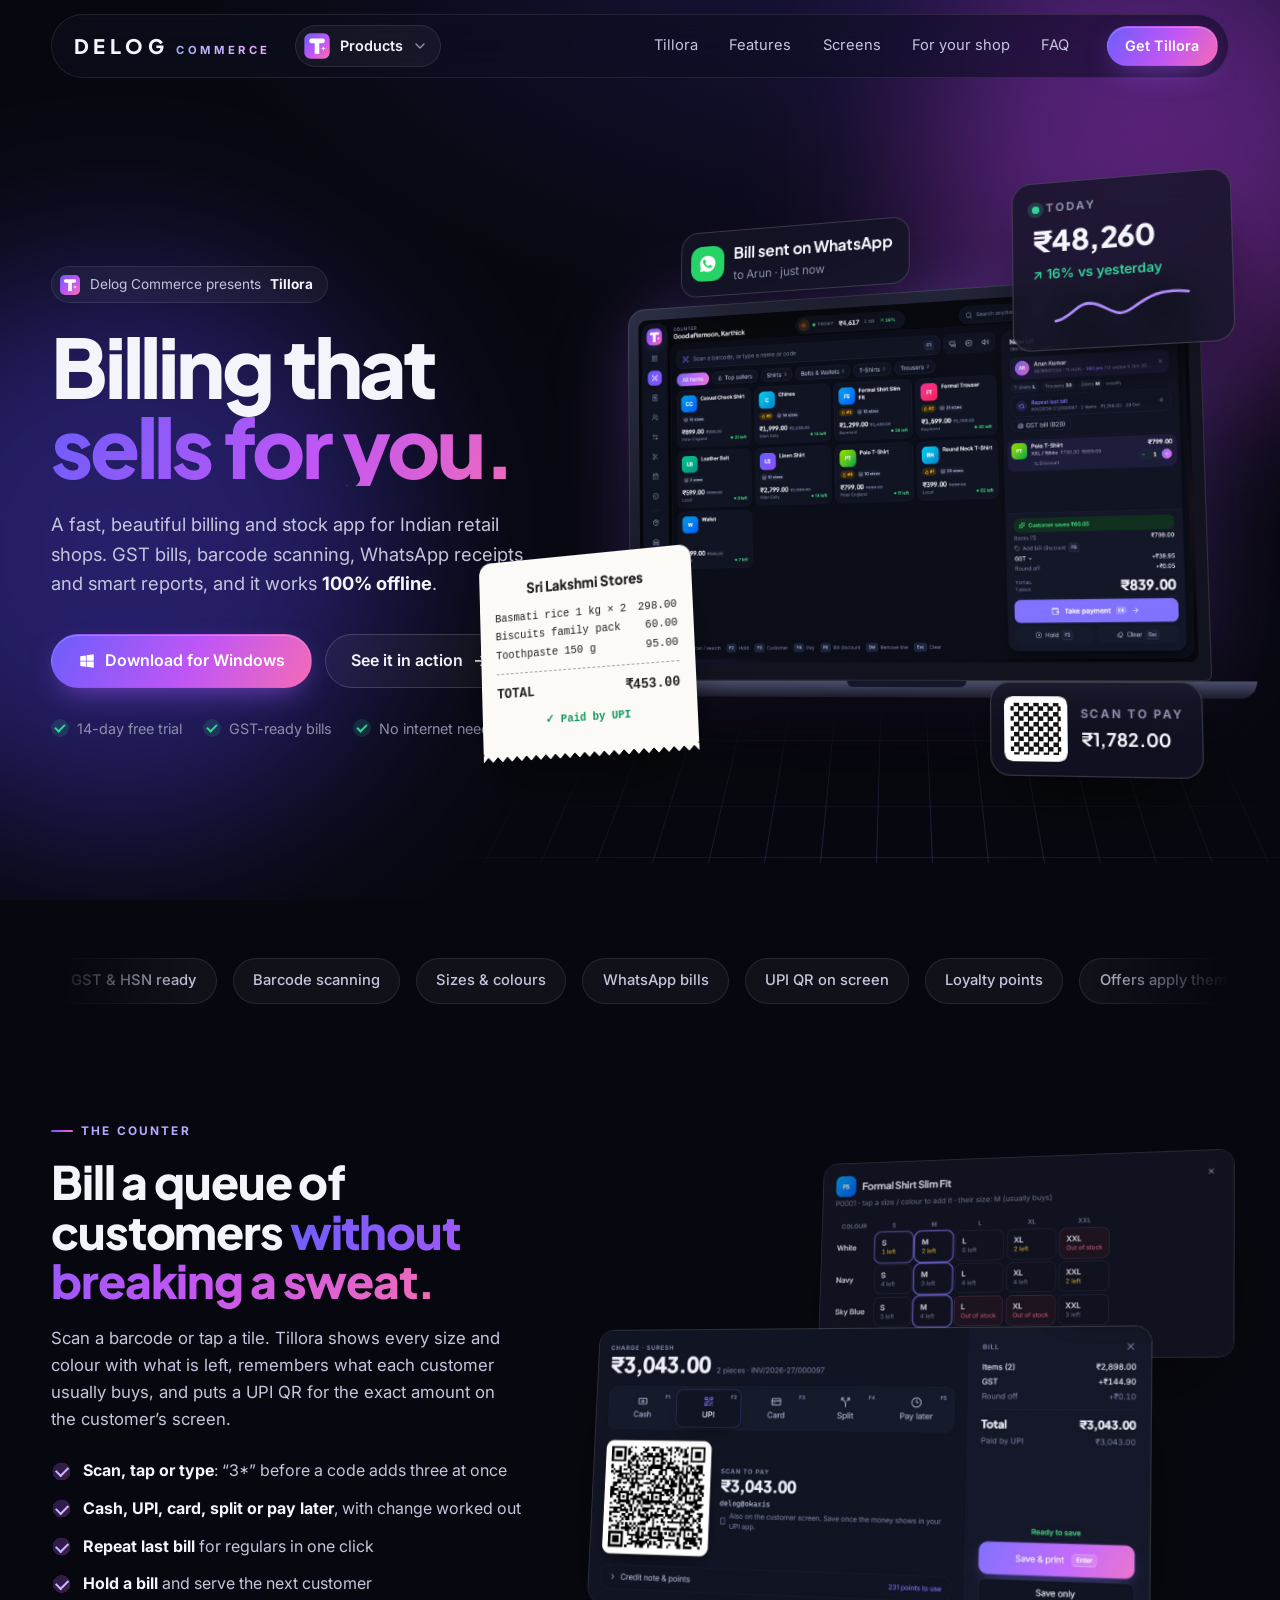
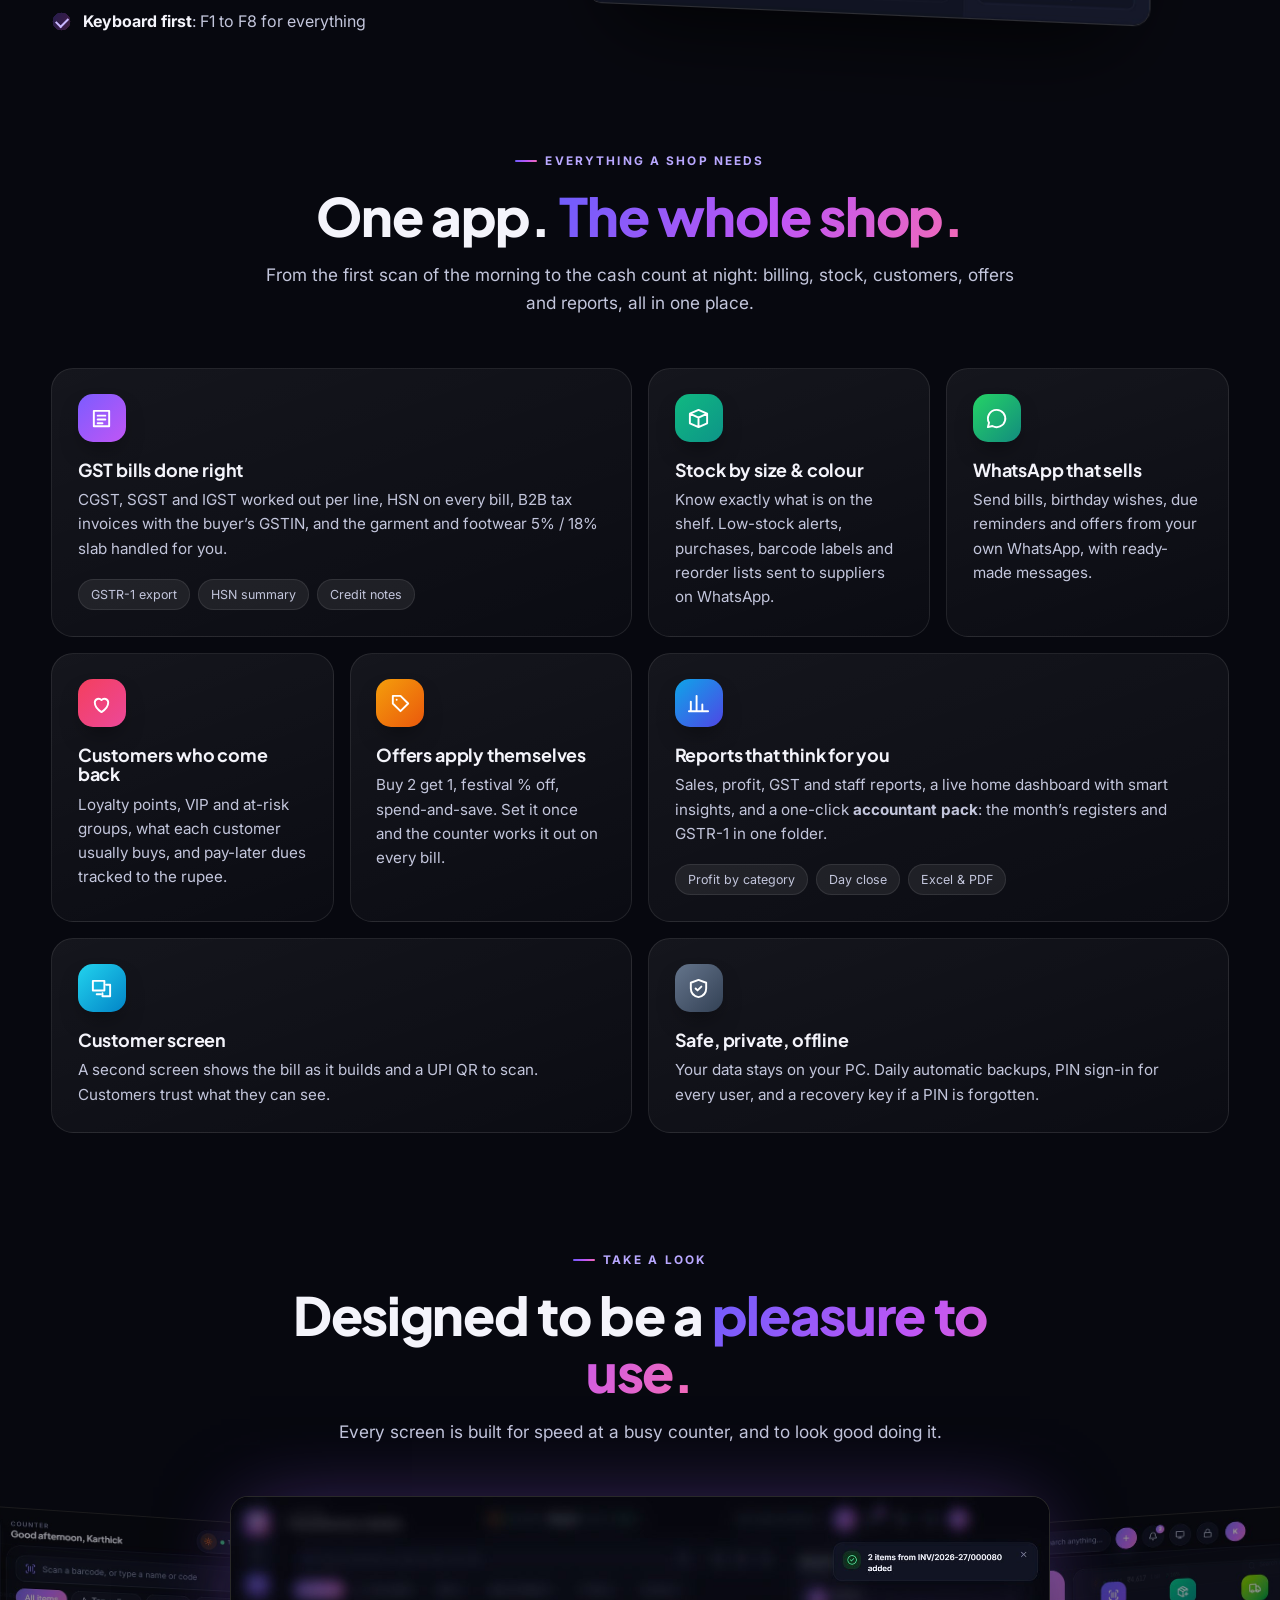
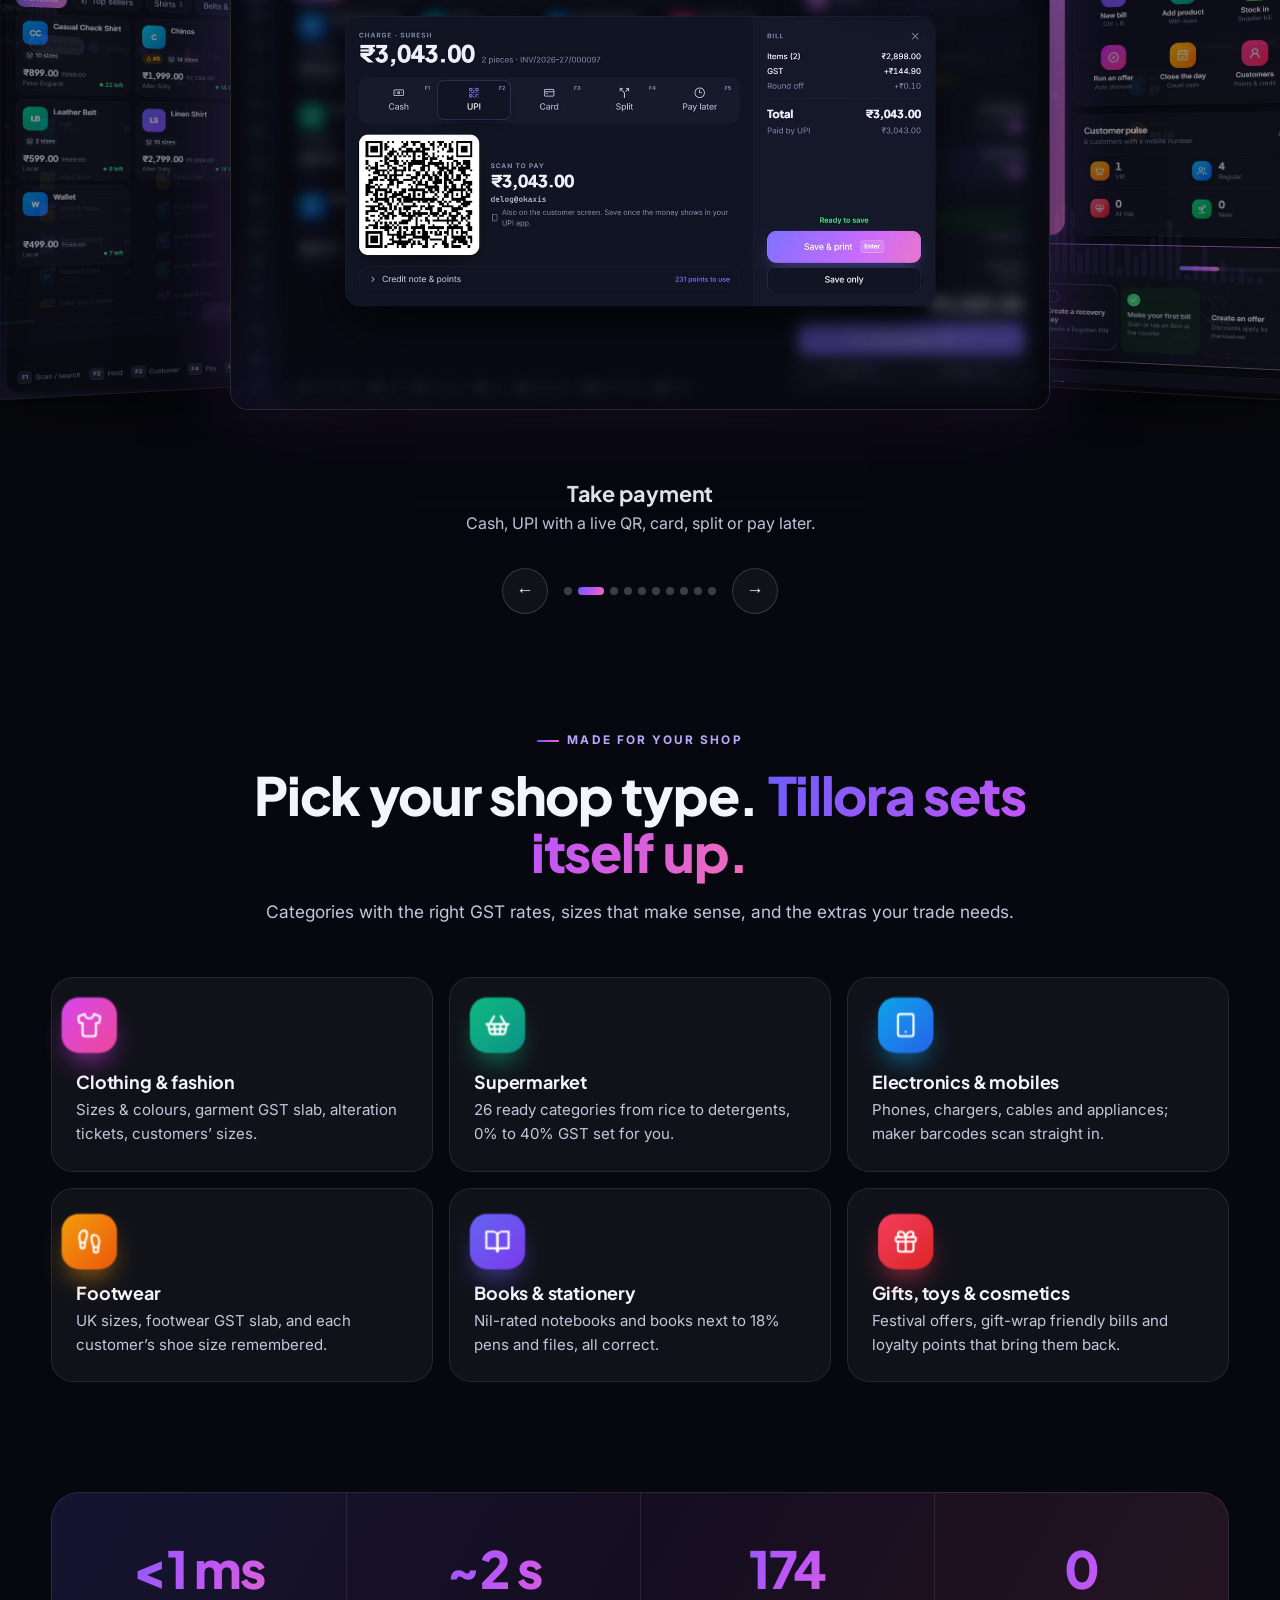
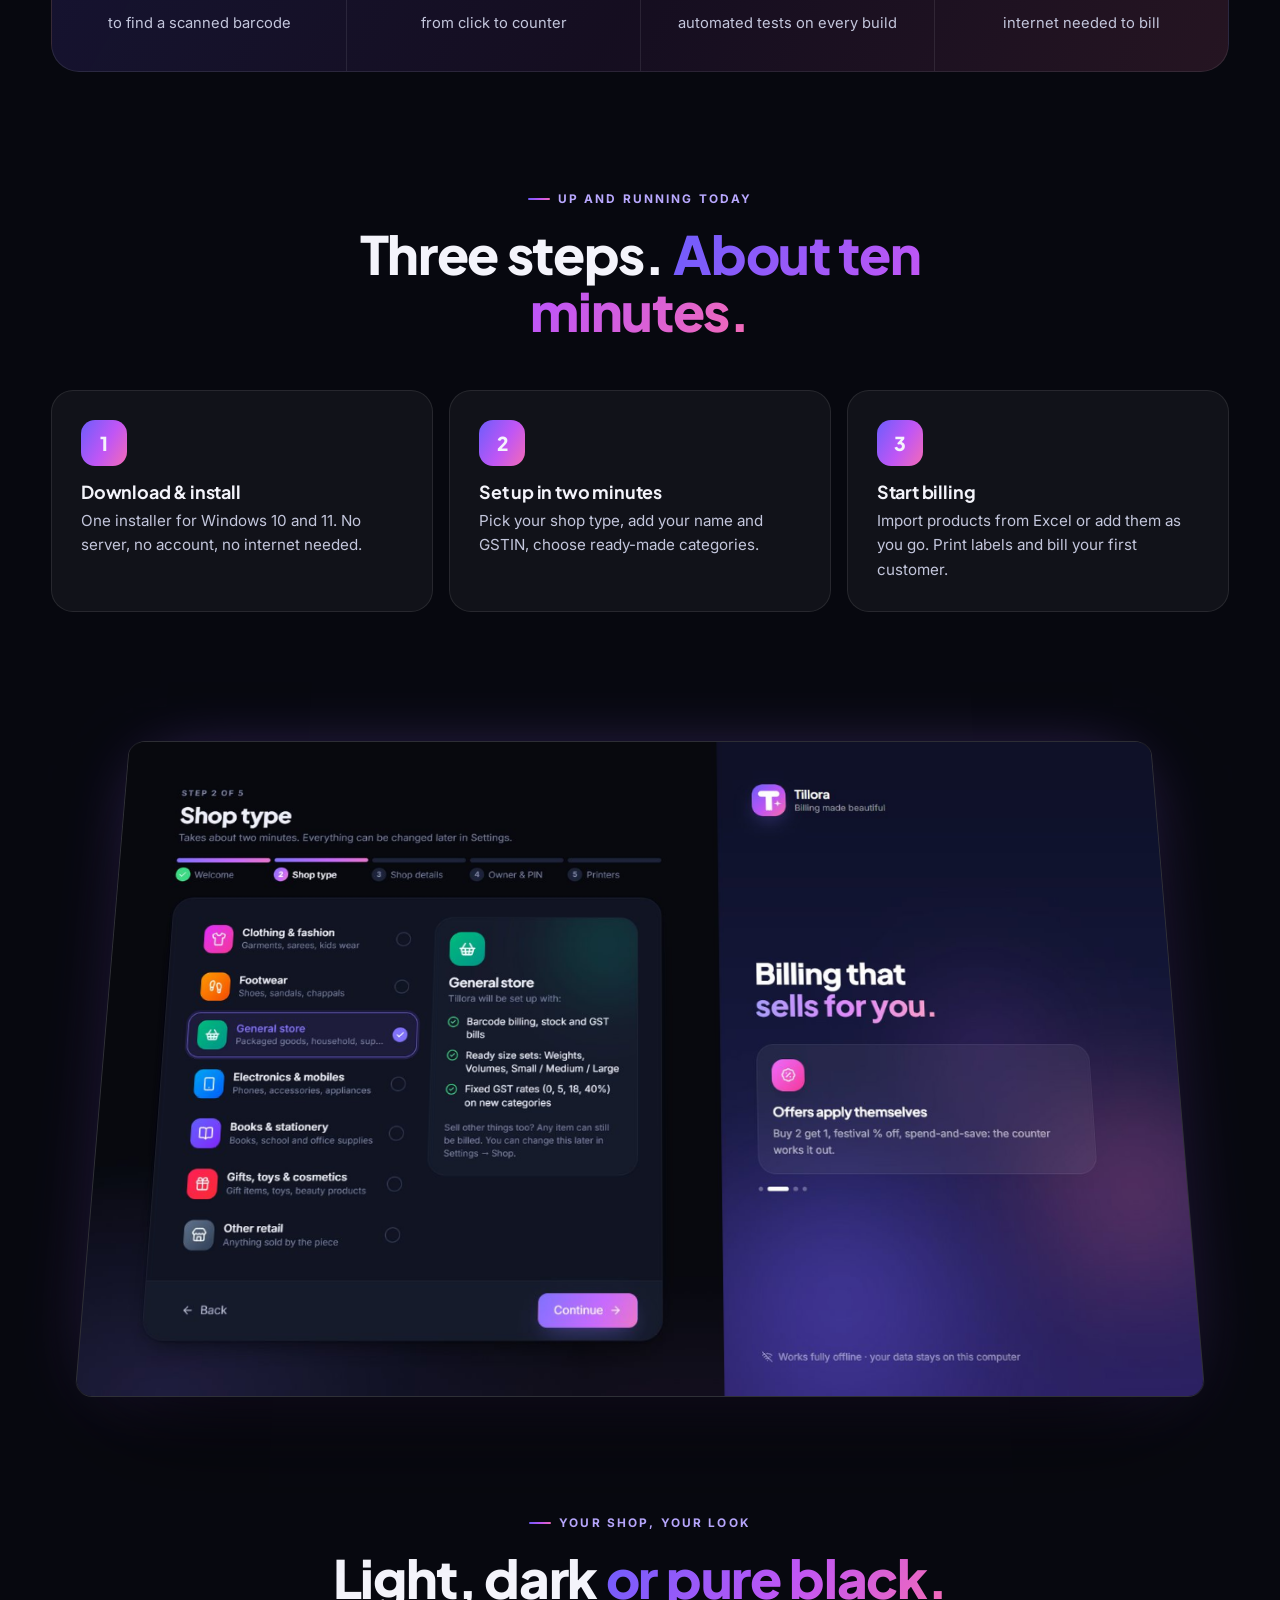
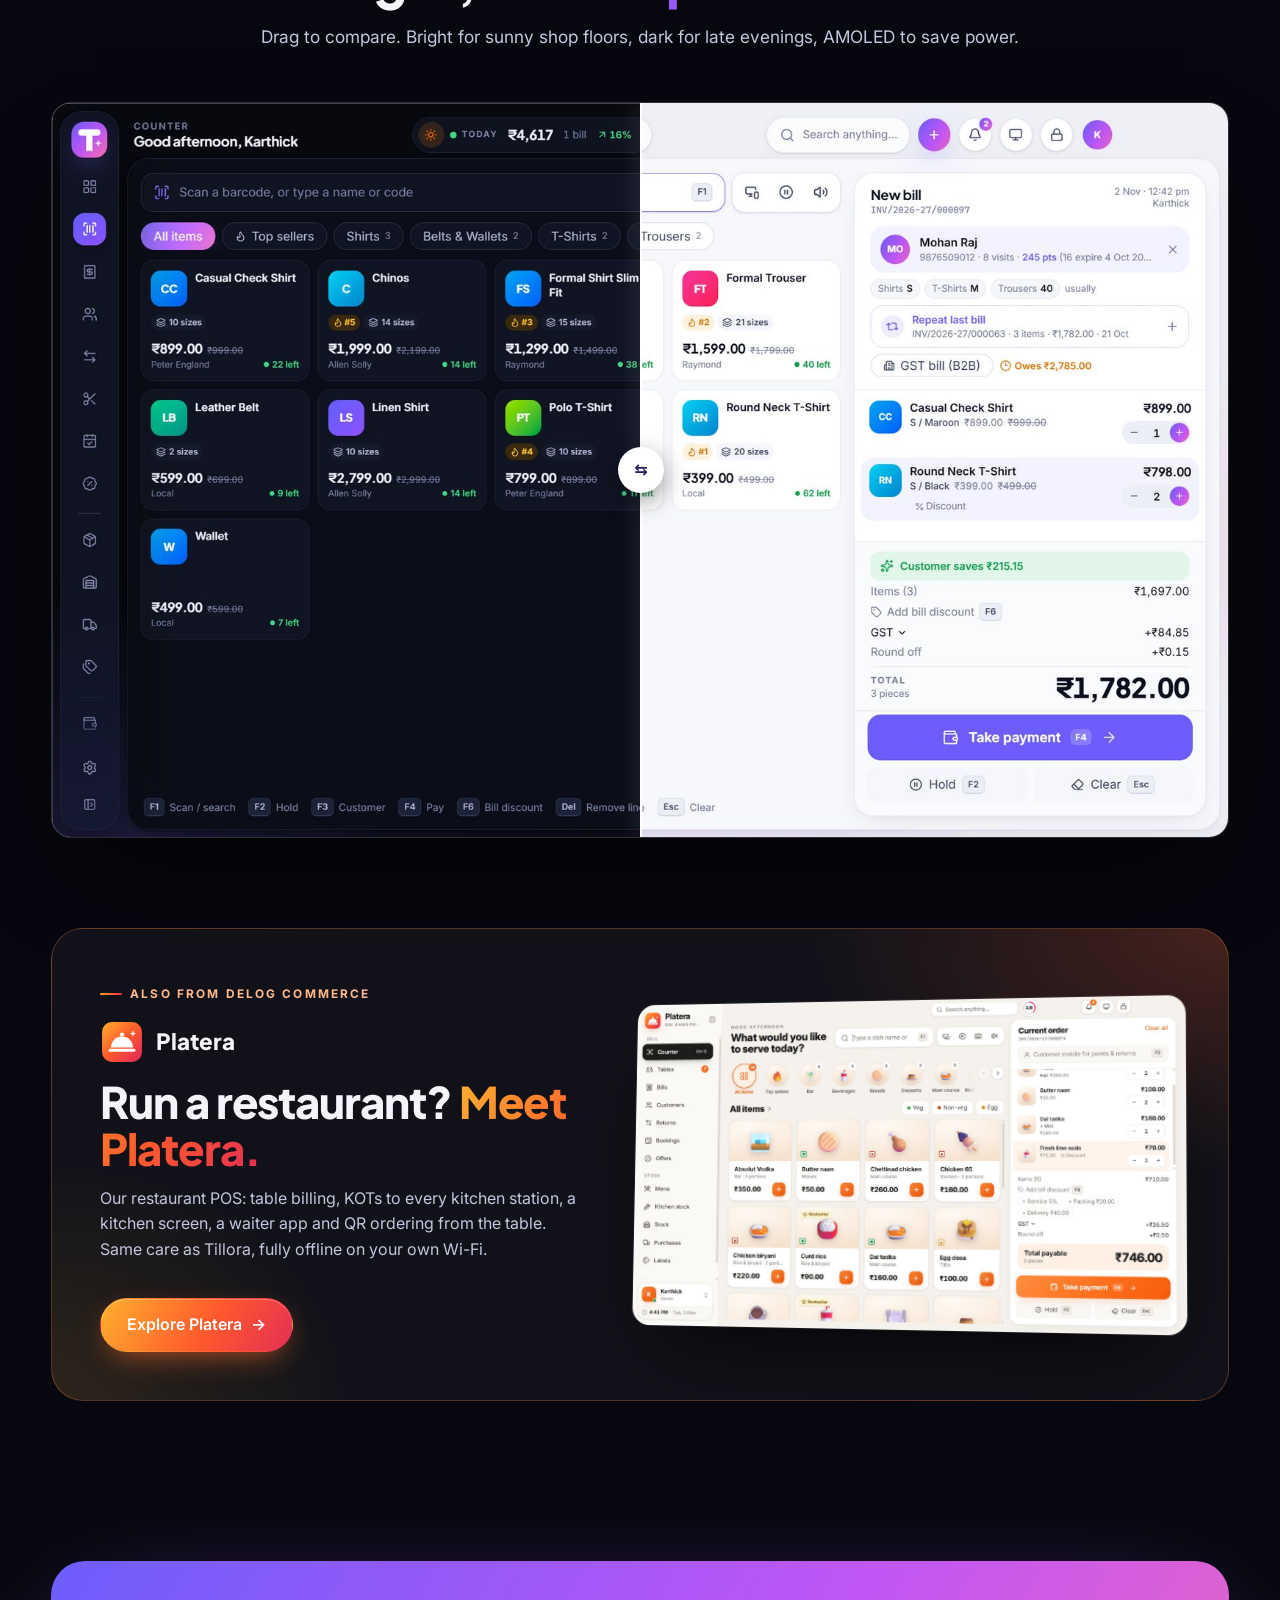
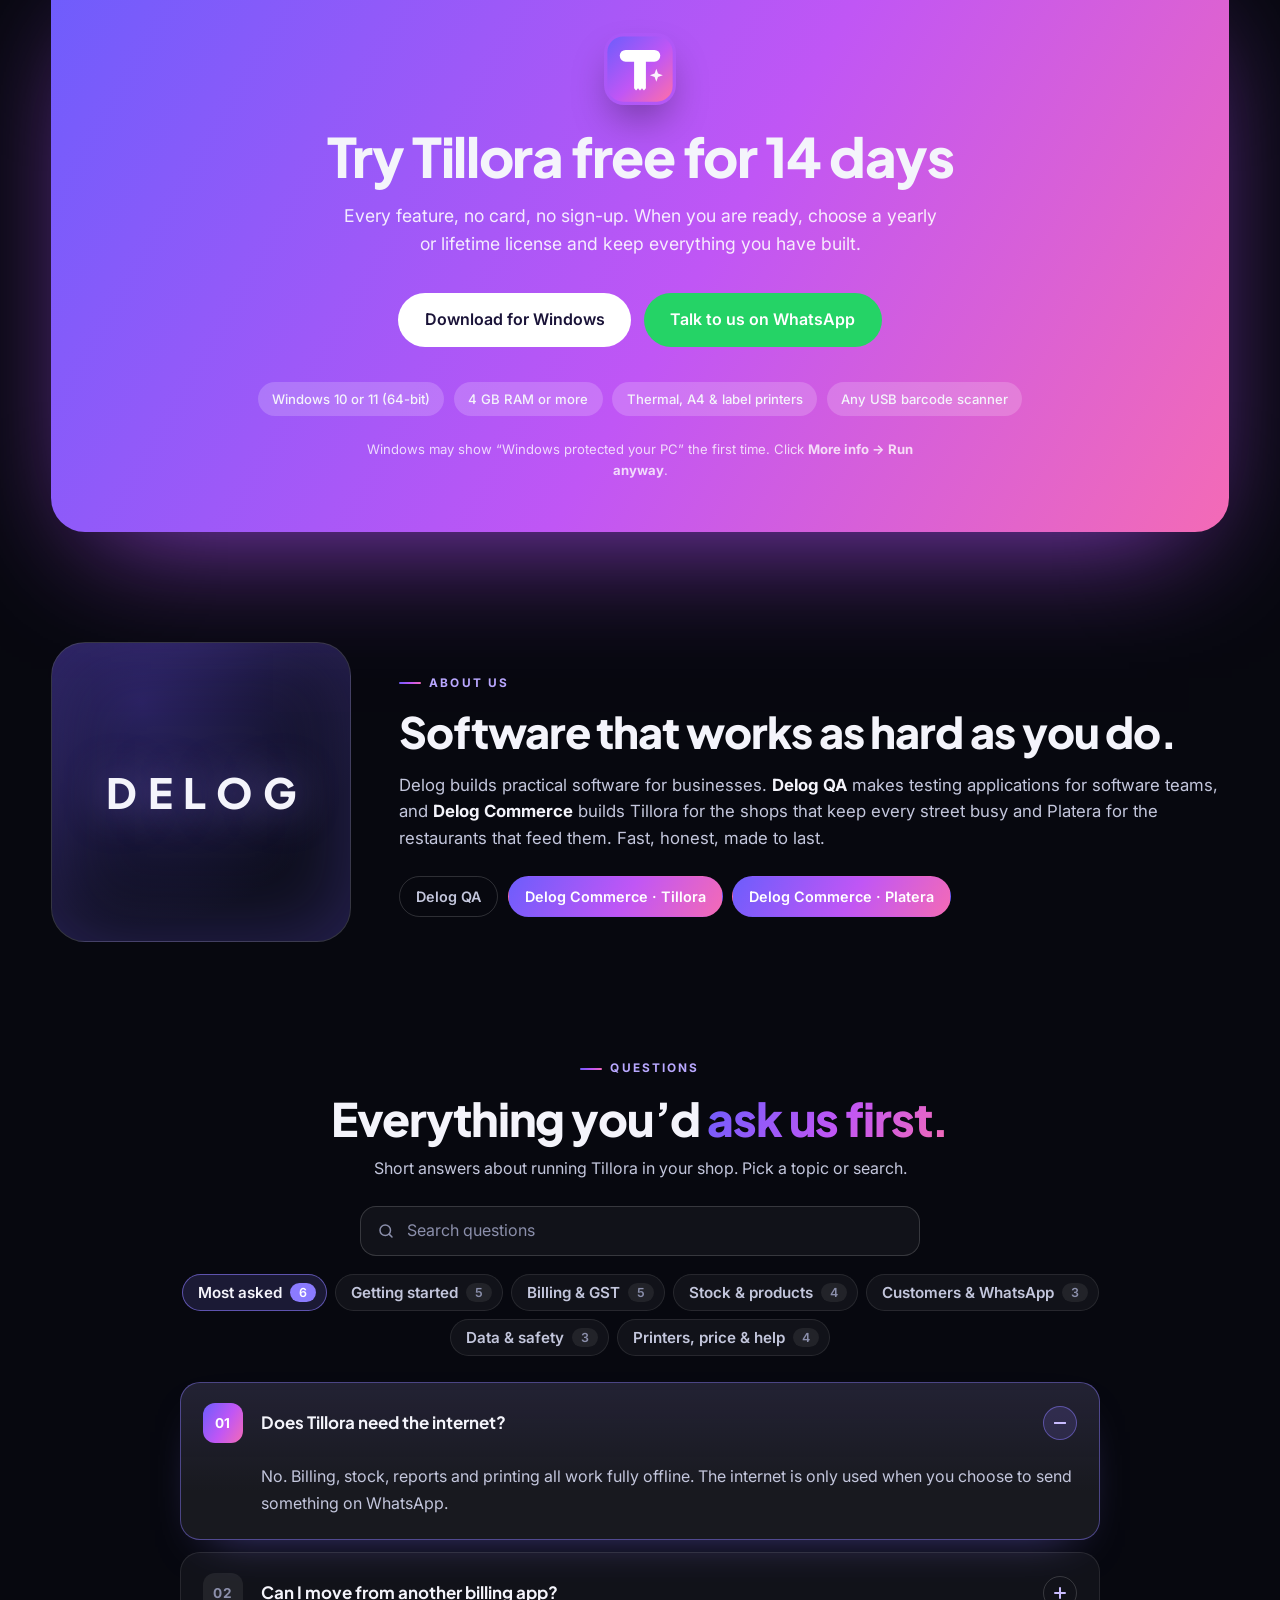
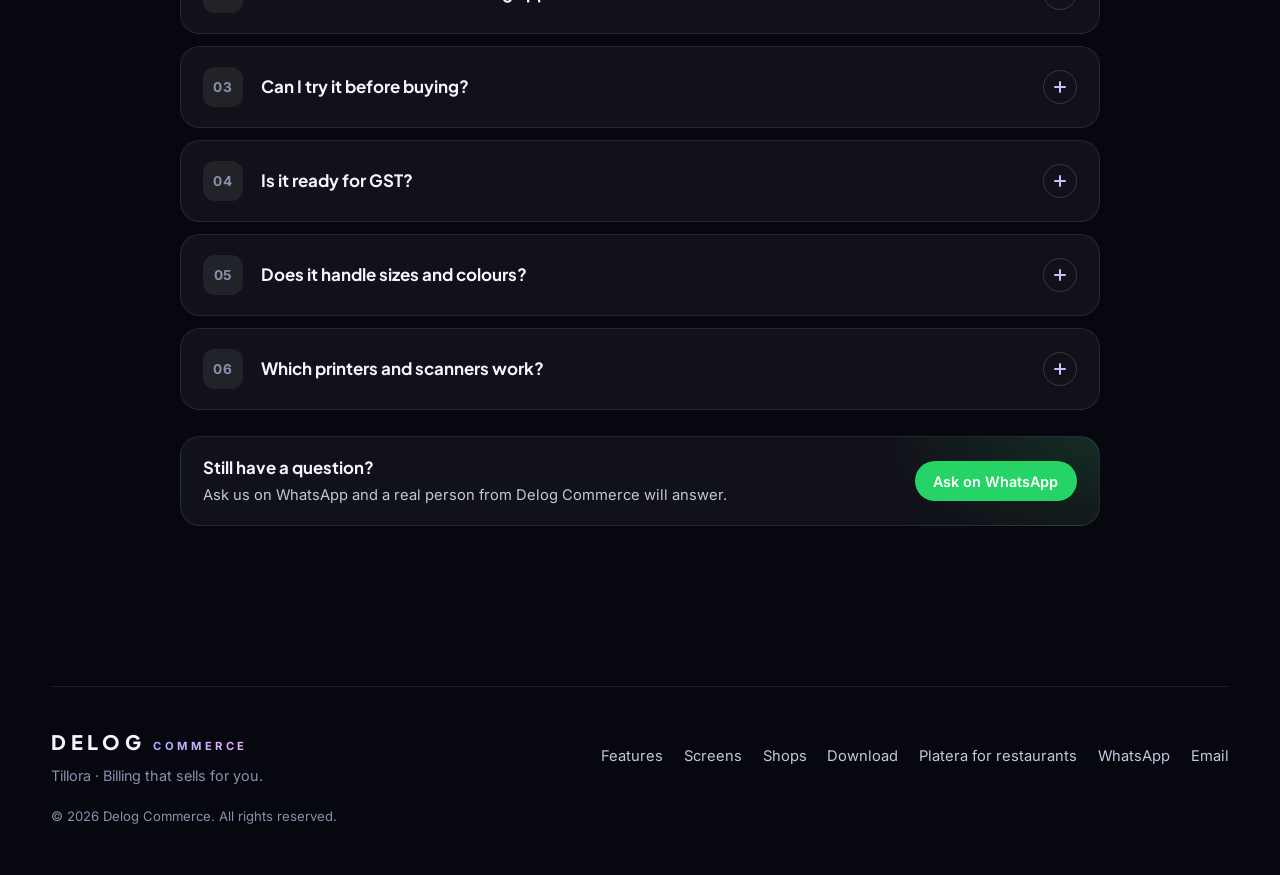
==== commit 961e81cd: "Add files via upload" ====
--- a/index.html
+++ b/index.html
@@ -35,7 +35,7 @@
         <a href="#shops">For your shop</a>
         <a href="#faq">FAQ</a>
       </nav>
-      <a class="btn btn-primary btn-sm" data-download href="#download">Free trial</a>
+      <a class="btn btn-primary btn-sm" data-download href="#download">Get Tillora</a>
       <button class="nav-menu" aria-label="Open menu" aria-expanded="false"><span></span><span></span></button>
     </header>
 
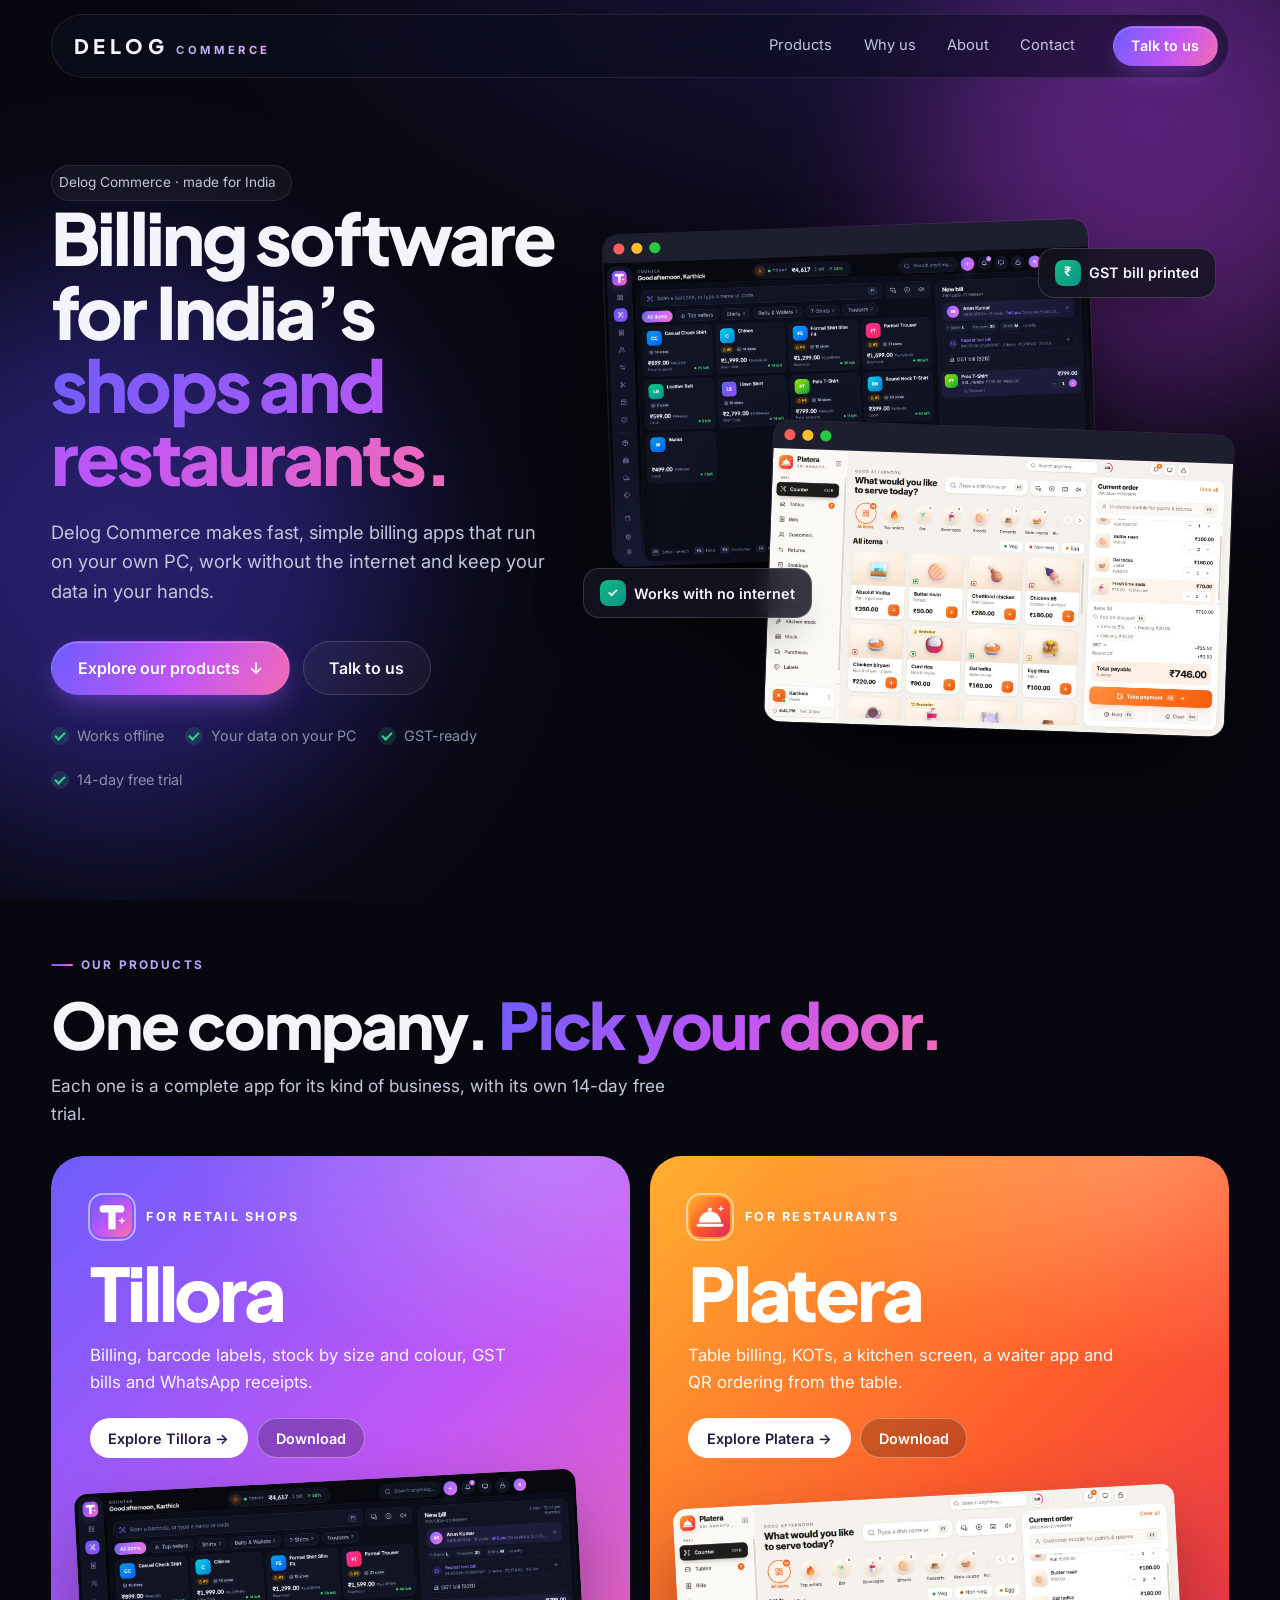
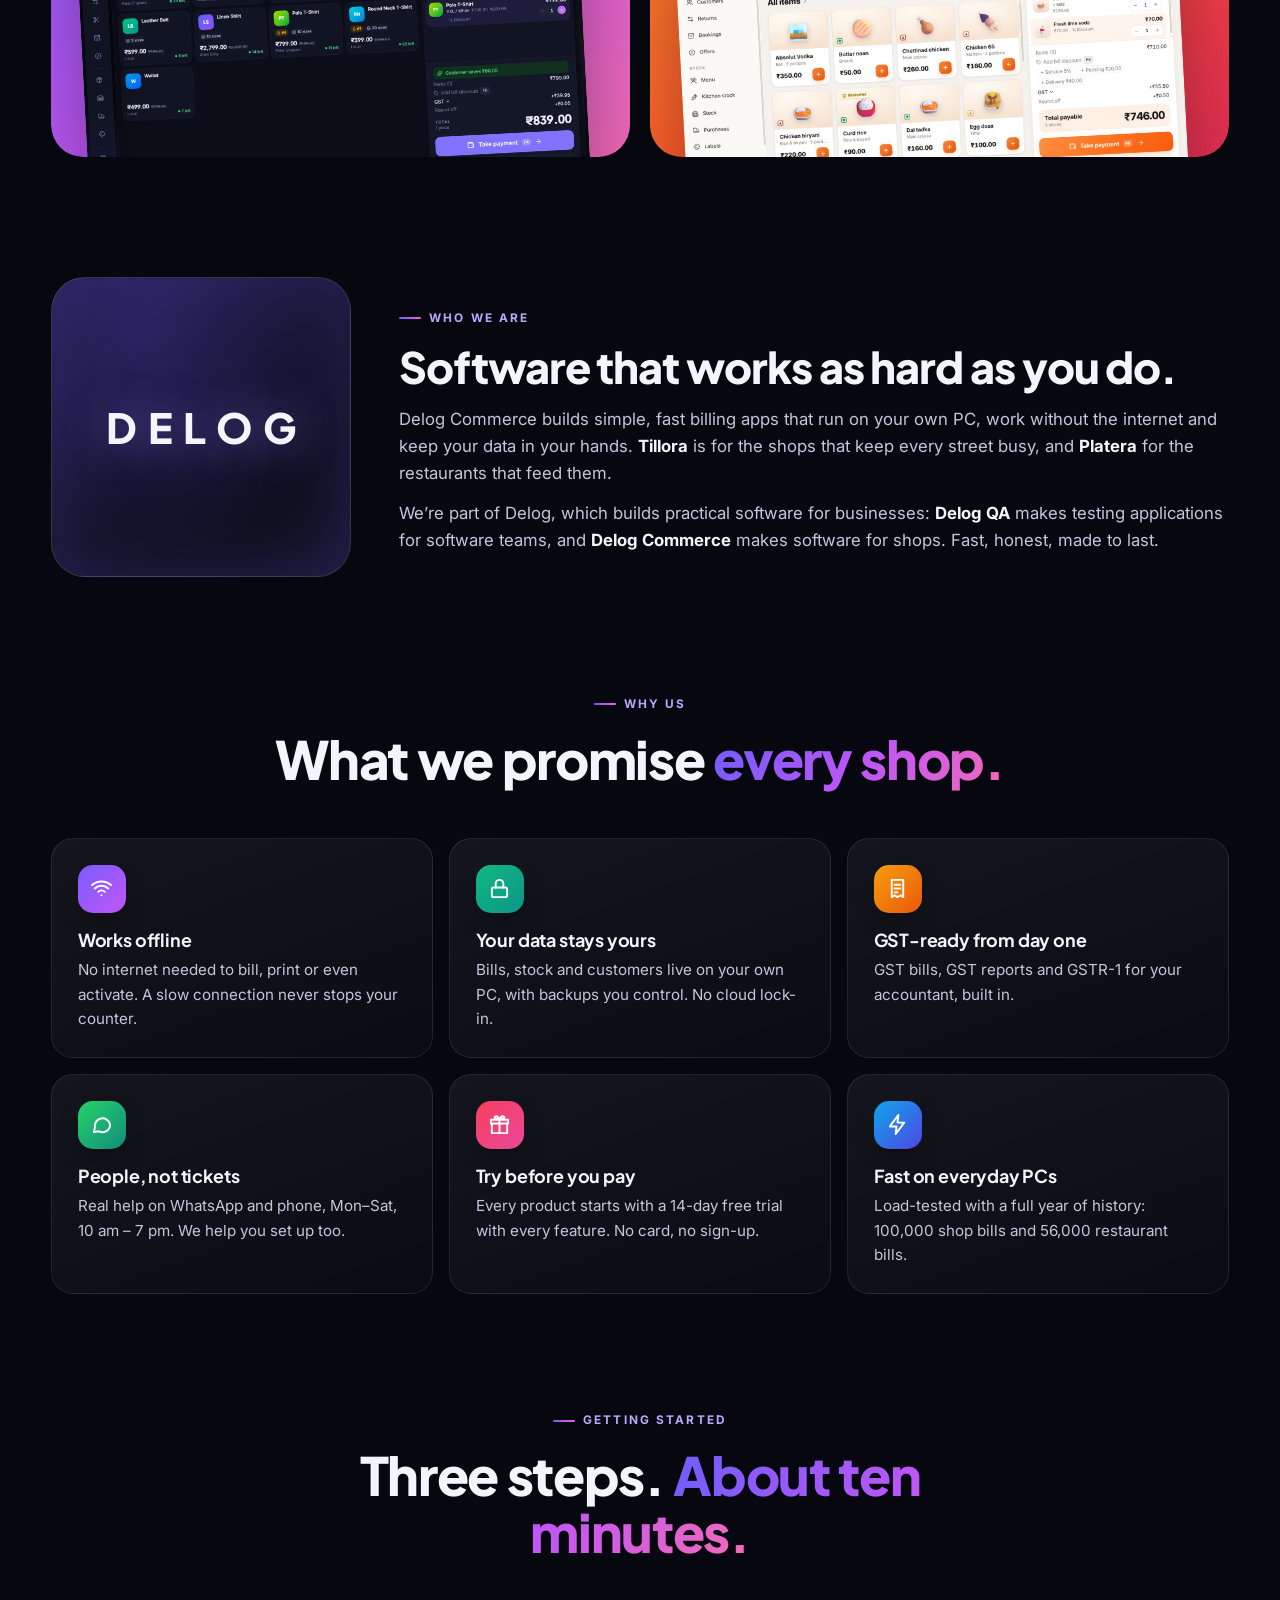
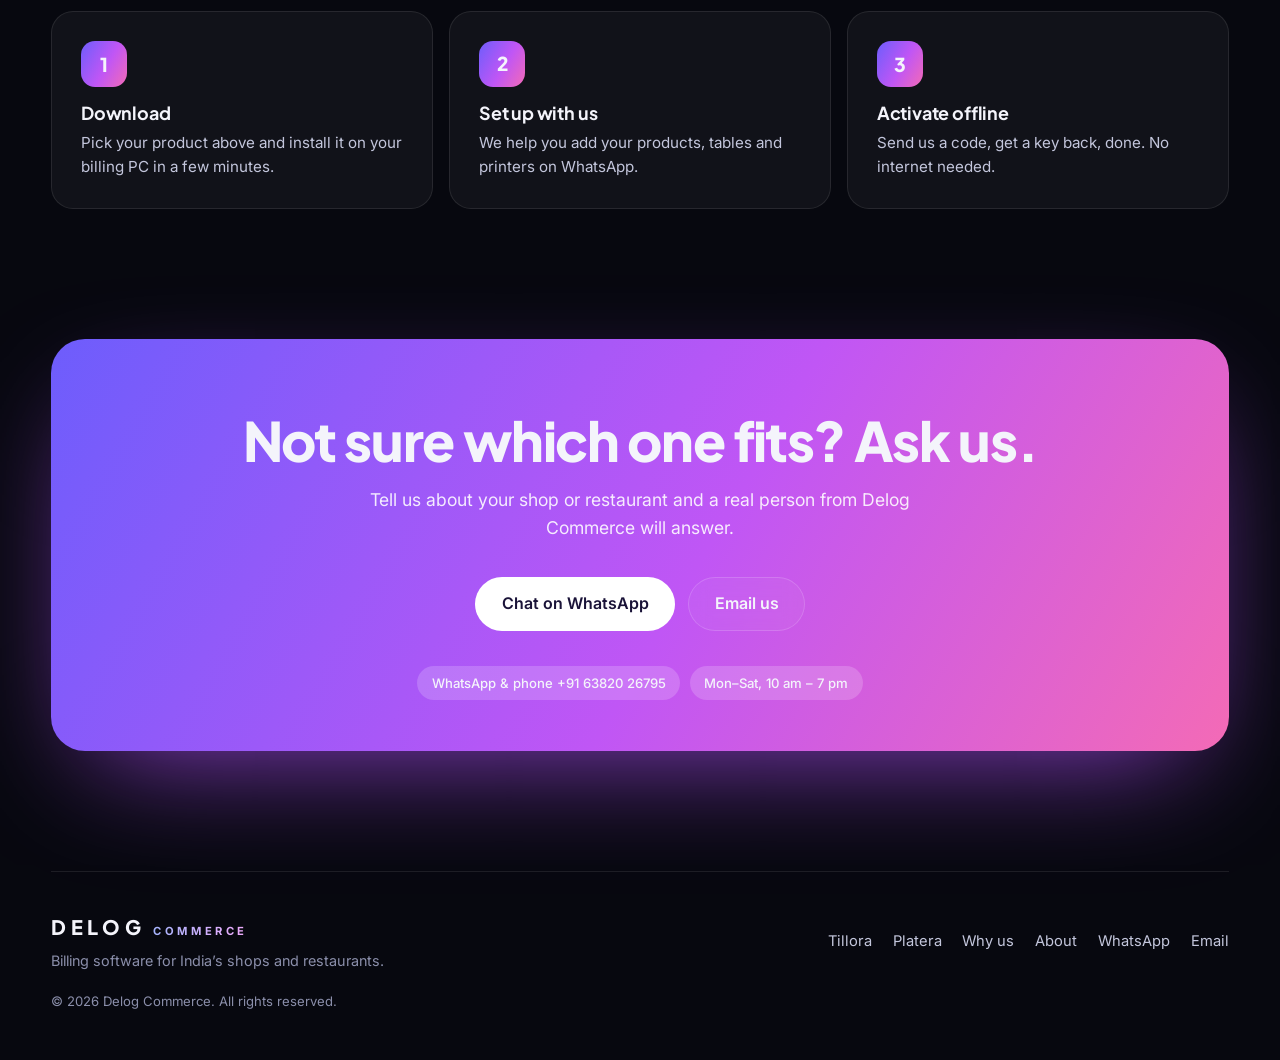
==== commit 48b8abeb: "Add files via upload" ====
--- a/index.html
+++ b/index.html
@@ -3,20 +3,29 @@
   <head>
     <meta charset="utf-8" />
     <meta name="viewport" content="width=device-width, initial-scale=1" />
-    <title>Tillora by Delog Commerce · Billing that sells for you</title>
-    <meta name="description" content="Tillora is a fast, beautiful billing and stock app for Indian retail shops: GST bills, barcode scanning, WhatsApp receipts and smart reports. Works 100% offline on Windows." />
-    <meta property="og:title" content="Tillora by Delog Commerce" />
-    <meta property="og:description" content="Billing that sells for you. GST-ready, works fully offline, made for every kind of shop." />
+    <title>Delog Commerce · Billing software for India’s shops and restaurants</title>
+    <meta name="description" content="Delog Commerce makes Tillora for retail shops and Platera for restaurants: fast billing apps for Windows that work without the internet and keep your data on your own PC." />
+    <meta property="og:title" content="Delog Commerce" />
+    <meta property="og:description" content="Billing software for India’s shops and restaurants. Works offline, your data stays yours." />
     <meta property="og:image" content="assets/screens/counter.jpg" />
     <meta name="theme-color" content="#0b0d1a" />
     <link rel="icon" href="assets/tillora-icon.svg" type="image/svg+xml" />
+    <script>
+      // This page used to be Tillora's. Old links to its sections (index.html#download, #faq…) go to the Tillora page.
+      ;(function () {
+        var h = location.hash.slice(1)
+        if (h === 'platera') location.replace('platera.html')
+        else if (['tillora', 'counter', 'features', 'screens', 'shops', 'download', 'faq'].indexOf(h) >= 0) location.replace('tillora.html#' + h)
+      })()
+    </script>
     <link rel="preconnect" href="https://fonts.googleapis.com" />
     <link rel="preconnect" href="https://fonts.gstatic.com" crossorigin />
     <link href="https://fonts.googleapis.com/css2?family=Inter:wght@400;500;600&family=Plus+Jakarta+Sans:wght@500;600;700;800&display=swap" rel="stylesheet" />
-    <link rel="stylesheet" href="styles.css" />
-    <link rel="stylesheet" href="platera.css" />
+    <link rel="stylesheet" href="styles.css?v=20261103-4" />
+    <link rel="stylesheet" href="platera.css?v=20261103-4" />
+    <link rel="stylesheet" href="home.css?v=20261103-4" />
   </head>
-  <body>
+  <body class="home">
     <div class="aurora" aria-hidden="true"><span></span><span></span><span></span></div>
 
     <!-- ===== Navigation ===== -->
@@ -24,343 +33,135 @@
       <a class="brand" href="#top" aria-label="Delog Commerce home">
         <span class="brand-word">DELOG</span><span class="brand-div">Commerce</span>
       </a>
-      <div class="pmenu" data-product="tillora">
-        <button class="pmenu-btn" type="button" aria-expanded="false" aria-haspopup="true" aria-controls="pmenu-panel"></button>
-        <div class="pmenu-panel" id="pmenu-panel" hidden></div>
-      </div>
       <nav class="nav-links" aria-label="Main">
-        <a href="#tillora">Tillora</a>
-        <a href="#features">Features</a>
-        <a href="#screens">Screens</a>
-        <a href="#shops">For your shop</a>
-        <a href="#faq">FAQ</a>
+        <a href="#products">Products</a>
+        <a href="#promises">Why us</a>
+        <a href="#about">About</a>
+        <a href="#contact">Contact</a>
       </nav>
-      <a class="btn btn-primary btn-sm" data-download href="#download">Get Tillora</a>
+      <a class="btn btn-primary btn-sm" data-whatsapp="home" href="#">Talk to us</a>
       <button class="nav-menu" aria-label="Open menu" aria-expanded="false"><span></span><span></span></button>
     </header>
 
     <main>
       <!-- ===== Hero ===== -->
-      <section class="hero" id="tillora">
-        <div class="hero-copy reveal">
-          <div class="eyebrow"><img src="assets/tillora-icon.svg" alt="" width="22" height="22" /> Delog Commerce presents <b>Tillora</b></div>
-          <h1>Billing that <span class="grad">sells for you.</span></h1>
-          <p class="lead">A fast, beautiful billing and stock app for Indian retail shops. GST bills, barcode scanning, WhatsApp receipts and smart reports, and it works <b>100% offline</b>.</p>
+      <section class="home-hero">
+        <div>
+          <div class="eyebrow">Delog Commerce · made for India</div>
+          <h1>Billing software for India’s <span class="grad">shops and restaurants.</span></h1>
+          <p class="lead">Delog Commerce makes fast, simple billing apps that run on your own PC, work without the internet and keep your data in your hands.</p>
           <div class="cta-row">
-            <a class="btn btn-primary btn-lg" data-download href="#download">
-              <svg viewBox="0 0 24 24" aria-hidden="true"><path d="M3 5.5 10.5 4.5v7H3zM11.5 4.3 21 3v8.5h-9.5zM3 12.5h7.5v7L3 18.5zM11.5 12.5H21V21l-9.5-1.3z" fill="currentColor" /></svg>
-              Download for Windows
-            </a>
-            <a class="btn btn-ghost btn-lg" href="#screens">See it in action <span aria-hidden="true">→</span></a>
+            <a class="btn btn-primary btn-lg" href="#products">Explore our products <span aria-hidden="true">↓</span></a>
+            <a class="btn btn-ghost btn-lg" data-whatsapp="home" href="#">Talk to us</a>
           </div>
           <ul class="trust">
+            <li><i></i>Works offline</li>
+            <li><i></i>Your data on your PC</li>
+            <li><i></i>GST-ready</li>
             <li><i></i>14-day free trial</li>
-            <li><i></i>GST-ready bills</li>
-            <li><i></i>No internet needed</li>
           </ul>
         </div>
-
-        <div class="stage reveal" data-tilt-stage>
-          <div class="floor" aria-hidden="true"></div>
-          <div class="scene">
-            <div class="laptop">
-              <div class="lid">
-                <div class="bezel"><img src="assets/screens/counter.jpg" alt="Tillora billing counter with a customer, their usual sizes and a bill in progress" /></div>
-              </div>
-              <div class="base"><span></span></div>
-            </div>
-
-            <div class="float f-receipt" aria-hidden="true">
-              <div class="r-shop">Sri Lakshmi Stores</div>
-              <div class="r-line"><span>Basmati rice 1 kg × 2</span><span>298.00</span></div>
-              <div class="r-line"><span>Biscuits family pack</span><span>60.00</span></div>
-              <div class="r-line"><span>Toothpaste 150 g</span><span>95.00</span></div>
-              <div class="r-dash"></div>
-              <div class="r-total"><span>TOTAL</span><span>₹453.00</span></div>
-              <div class="r-paid">✓ Paid by UPI</div>
-              <div class="r-tear"></div>
-            </div>
-
-            <div class="float f-stat" aria-hidden="true">
-              <div class="f-label"><i class="dot"></i>TODAY</div>
-              <div class="f-big">₹48,260</div>
-              <div class="f-up">↗ 16% vs yesterday</div>
-              <svg viewBox="0 0 120 34" class="spark"><path d="M0 28 C15 26 20 10 35 14 S55 30 70 20 S95 4 120 8" /></svg>
-            </div>
-
-            <div class="float f-qr" aria-hidden="true">
-              <div class="qr"></div>
-              <div><div class="f-label">SCAN TO PAY</div><div class="f-mid">₹1,782.00</div></div>
-            </div>
-
-            <div class="float f-wa" aria-hidden="true">
-              <span class="wa-ico"><svg viewBox="0 0 24 24"><path fill="currentColor" d="M12 2a10 10 0 0 0-8.7 14.9L2 22l5.2-1.3A10 10 0 1 0 12 2Zm5.6 14.1c-.2.7-1.4 1.3-2 1.4-.5 0-1.1.1-1.8-.1l-1.7-.6c-2.9-1.3-4.8-4.2-5-4.4-.1-.2-1.2-1.6-1.2-3s.8-2.1 1-2.4c.3-.3.6-.4.8-.4h.6c.2 0 .4 0 .6.5l.9 2.2c.1.1.1.3 0 .5l-.3.5-.4.5c-.1.1-.3.3-.1.6.2.3.7 1.2 1.6 2 1.1 1 2 1.3 2.3 1.4.3.1.5.1.6-.1l.9-1.1c.2-.3.4-.2.7-.1l2 .9c.3.1.5.2.5.3.1.2.1.7-.1 1.4Z" /></svg></span>
-              <div><div class="f-mid">Bill sent on WhatsApp</div><div class="f-small">to Arun · just now</div></div>
-            </div>
-          </div>
+        <div class="hero-windows" aria-hidden="true">
+          <figure class="hw-back"><img src="assets/screens/counter.jpg" alt="" /></figure>
+          <figure class="hw-front"><img src="assets/platera/counter-home.jpg" alt="" /></figure>
+          <div class="hw-chip hw-c1"><b>✓</b>Works with no internet</div>
+          <div class="hw-chip hw-c2"><b>₹</b>GST bill printed</div>
         </div>
       </section>
 
-      <!-- ===== Marquee ===== -->
-      <div class="marquee" aria-hidden="true">
-        <div class="marquee-track">
-          <span>GST &amp; HSN ready</span><span>Barcode scanning</span><span>Sizes &amp; colours</span><span>WhatsApp bills</span><span>UPI QR on screen</span><span>Loyalty points</span><span>Offers apply themselves</span><span>Customer screen</span><span>Daily backups</span><span>Works offline</span>
-          <span>GST &amp; HSN ready</span><span>Barcode scanning</span><span>Sizes &amp; colours</span><span>WhatsApp bills</span><span>UPI QR on screen</span><span>Loyalty points</span><span>Offers apply themselves</span><span>Customer screen</span><span>Daily backups</span><span>Works offline</span>
+      <!-- ===== Products: one door each ===== -->
+      <section class="doors" id="products" data-doors>
+        <div class="doors-head">
+          <div>
+            <div class="kicker">Our products</div>
+            <h2>One company. <span class="grad">Pick your door.</span></h2>
+            <p>Each one is a complete app for its kind of business, with its own 14-day free trial.</p>
+          </div>
+          <div class="door-arrows">
+            <button type="button" data-door-prev aria-label="Previous product"><svg viewBox="0 0 24 24" aria-hidden="true"><path d="M15 6l-6 6 6 6" /></svg></button>
+            <button type="button" data-door-next aria-label="Next product"><svg viewBox="0 0 24 24" aria-hidden="true"><path d="M9 6l6 6-6 6" /></svg></button>
+          </div>
         </div>
-      </div>
+        <div class="door-track" tabindex="0" aria-label="Our products"></div>
+        <div class="door-dots"></div>
+        <noscript><p class="doors-plain"><a href="tillora.html">Tillora for retail shops</a> · <a href="platera.html">Platera for restaurants</a></p></noscript>
+      </section>
 
-      <!-- ===== Counter spotlight ===== -->
-      <section class="split" id="counter">
-        <div class="split-copy reveal">
-          <div class="kicker">The counter</div>
-          <h2>Bill a queue of customers <span class="grad">without breaking a sweat.</span></h2>
-          <p>Scan a barcode or tap a tile. Tillora shows every size and colour with what is left, remembers what each customer usually buys, and puts a UPI QR for the exact amount on the customer’s screen.</p>
-          <ul class="ticks">
-            <li><b>Scan, tap or type</b>: “3*” before a code adds three at once</li>
-            <li><b>Cash, UPI, card, split or pay later</b>, with change worked out</li>
-            <li><b>Repeat last bill</b> for regulars in one click</li>
-            <li><b>Hold a bill</b> and serve the next customer</li>
-            <li><b>Keyboard first</b>: F1 to F8 for everything</li>
-          </ul>
-        </div>
-        <div class="stack reveal" data-tilt>
-          <img class="stack-back" src="assets/screens/sizes-window.jpg" alt="Size and colour grid showing pieces left for each size" loading="lazy" />
-          <img class="stack-front" src="assets/screens/payment-window.jpg" alt="Payment window with a UPI QR for the exact bill amount" loading="lazy" />
+      <!-- ===== Who we are ===== -->
+      <section class="about reveal" id="about">
+        <div class="about-mark"><span class="brand-word">DELOG</span></div>
+        <div>
+          <div class="kicker">Who we are</div>
+          <h2>Software that works as hard as you do.</h2>
+          <p>Delog Commerce builds simple, fast billing apps that run on your own PC, work without the internet and keep your data in your hands. <b>Tillora</b> is for the shops that keep every street busy, and <b>Platera</b> for the restaurants that feed them.</p>
+          <p>We’re part of Delog, which builds practical software for businesses: <b>Delog QA</b> makes testing applications for software teams, and <b>Delog Commerce</b> makes software for shops. Fast, honest, made to last.</p>
         </div>
       </section>
 
-      <!-- ===== Features bento ===== -->
-      <section class="features" id="features">
+      <!-- ===== What we promise ===== -->
+      <section id="promises">
         <div class="section-head reveal">
-          <div class="kicker">Everything a shop needs</div>
-          <h2>One app. <span class="grad">The whole shop.</span></h2>
-          <p>From the first scan of the morning to the cash count at night: billing, stock, customers, offers and reports, all in one place.</p>
+          <div class="kicker">Why us</div>
+          <h2>What we promise <span class="grad">every shop.</span></h2>
         </div>
-        <div class="bento">
-          <article class="card c-wide reveal" data-tilt>
-            <div class="ico i-violet"><svg viewBox="0 0 24 24"><path d="M4 4h16v16H4z M8 9h8 M8 13h8 M8 17h5" /></svg></div>
-            <h3>GST bills done right</h3>
-            <p>CGST, SGST and IGST worked out per line, HSN on every bill, B2B tax invoices with the buyer’s GSTIN, and the garment and footwear 5% / 18% slab handled for you.</p>
-            <div class="chips"><span>GSTR-1 export</span><span>HSN summary</span><span>Credit notes</span></div>
+        <div class="promises">
+          <article class="card reveal" data-tilt>
+            <div class="ico i-violet"><svg viewBox="0 0 24 24"><path d="M2 8.5a15 15 0 0 1 20 0M5 12a10 10 0 0 1 14 0M8.5 15.5a5 5 0 0 1 7 0M12 19h.01" /></svg></div>
+            <h3>Works offline</h3>
+            <p>No internet needed to bill, print or even activate. A slow connection never stops your counter.</p>
           </article>
           <article class="card reveal" data-tilt>
-            <div class="ico i-green"><svg viewBox="0 0 24 24"><path d="M3 7l9-4 9 4-9 4zM3 7v10l9 4 9-4V7M12 11v10" /></svg></div>
-            <h3>Stock by size &amp; colour</h3>
-            <p>Know exactly what is on the shelf. Low-stock alerts, purchases, barcode labels and reorder lists sent to suppliers on WhatsApp.</p>
+            <div class="ico i-green"><svg viewBox="0 0 24 24"><rect x="4" y="11" width="16" height="10" rx="2" /><path d="M8 11V7a4 4 0 0 1 8 0v4" /></svg></div>
+            <h3>Your data stays yours</h3>
+            <p>Bills, stock and customers live on your own PC, with backups you control. No cloud lock-in.</p>
           </article>
           <article class="card reveal" data-tilt>
-            <div class="ico i-wa"><svg viewBox="0 0 24 24"><path d="M12 3a9 9 0 0 0-7.8 13.4L3 21l4.7-1.2A9 9 0 1 0 12 3z" /></svg></div>
-            <h3>WhatsApp that sells</h3>
-            <p>Send bills, birthday wishes, due reminders and offers from your own WhatsApp, with ready-made messages.</p>
+            <div class="ico i-amber"><svg viewBox="0 0 24 24"><path d="M6 3h12v18l-3-2-3 2-3-2-3 2zM9 8h6M9 12h6M9 16h3" /></svg></div>
+            <h3>GST-ready from day one</h3>
+            <p>GST bills, GST reports and GSTR-1 for your accountant, built in.</p>
           </article>
           <article class="card reveal" data-tilt>
-            <div class="ico i-pink"><svg viewBox="0 0 24 24"><path d="M12 21s-7-4.5-7-10a4 4 0 0 1 7-2.6A4 4 0 0 1 19 11c0 5.5-7 10-7 10z" /></svg></div>
-            <h3>Customers who come back</h3>
-            <p>Loyalty points, VIP and at-risk groups, what each customer usually buys, and pay-later dues tracked to the rupee.</p>
+            <div class="ico i-wa"><svg viewBox="0 0 24 24"><path d="M21 12a8 8 0 0 1-11.9 7L4 20l1.1-4.6A8 8 0 1 1 21 12z" /></svg></div>
+            <h3>People, not tickets</h3>
+            <p>Real help on WhatsApp and phone, Mon–Sat, 10 am – 7 pm. We help you set up too.</p>
           </article>
           <article class="card reveal" data-tilt>
-            <div class="ico i-amber"><svg viewBox="0 0 24 24"><path d="M20 12l-8 8-8-8V4h8z M8 8h.01" /></svg></div>
-            <h3>Offers apply themselves</h3>
-            <p>Buy 2 get 1, festival % off, spend-and-save. Set it once and the counter works it out on every bill.</p>
+            <div class="ico i-pink"><svg viewBox="0 0 24 24"><path d="M4 11h16v10H4zM3 7h18v4H3zM12 7v14M12 7S10.5 3 8 3.5 7 7 12 7zM12 7s1.5-4 4-3.5S17 7 12 7z" /></svg></div>
+            <h3>Try before you pay</h3>
+            <p>Every product starts with a 14-day free trial with every feature. No card, no sign-up.</p>
           </article>
-          <article class="card c-wide reveal" data-tilt>
-            <div class="ico i-blue"><svg viewBox="0 0 24 24"><path d="M4 20V10M10 20V4M16 20v-7M22 20H2" /></svg></div>
-            <h3>Reports that think for you</h3>
-            <p>Sales, profit, GST and staff reports, a live home dashboard with smart insights, and a one-click <b>accountant pack</b>: the month’s registers and GSTR-1 in one folder.</p>
-            <div class="chips"><span>Profit by category</span><span>Day close</span><span>Excel &amp; PDF</span></div>
-          </article>
-          <article class="card c-wide reveal" data-tilt>
-            <div class="ico i-cyan"><svg viewBox="0 0 24 24"><path d="M3 4h12v10H3zM17 8h4v12h-8v-3M7 18h4" /></svg></div>
-            <h3>Customer screen</h3>
-            <p>A second screen shows the bill as it builds and a UPI QR to scan. Customers trust what they can see.</p>
-          </article>
-          <article class="card c-wide reveal" data-tilt>
-            <div class="ico i-slate"><svg viewBox="0 0 24 24"><path d="M12 3l8 3v6c0 5-3.5 8-8 9-4.5-1-8-4-8-9V6z M9 12l2 2 4-4" /></svg></div>
-            <h3>Safe, private, offline</h3>
-            <p>Your data stays on your PC. Daily automatic backups, PIN sign-in for every user, and a recovery key if a PIN is forgotten.</p>
+          <article class="card reveal" data-tilt>
+            <div class="ico i-blue"><svg viewBox="0 0 24 24"><path d="M13 2 4 14h7l-1 8 9-12h-7z" /></svg></div>
+            <h3>Fast on everyday PCs</h3>
+            <p>Load-tested with a full year of history: 100,000 shop bills and 56,000 restaurant bills.</p>
           </article>
         </div>
       </section>
 
-      <!-- ===== Screens carousel ===== -->
-      <section class="screens" id="screens">
+      <!-- ===== Getting started ===== -->
+      <section class="steps-wrap">
         <div class="section-head reveal">
-          <div class="kicker">Take a look</div>
-          <h2>Designed to be a <span class="grad">pleasure to use.</span></h2>
-          <p>Every screen is built for speed at a busy counter, and to look good doing it.</p>
+          <div class="kicker">Getting started</div>
+          <h2>Three steps. <span class="grad">About ten minutes.</span></h2>
         </div>
-        <div class="coverflow reveal" tabindex="0" aria-roledescription="carousel" aria-label="Tillora screenshots">
-          <figure data-title="The counter" data-text="Scan, tap or search. Sizes, customers and offers right where you need them."><img src="assets/screens/counter.jpg" alt="Billing counter" loading="lazy" /></figure>
-          <figure data-title="Take payment" data-text="Cash, UPI with a live QR, card, split or pay later."><img src="assets/screens/payment.jpg" alt="Payment window" loading="lazy" /></figure>
-          <figure data-title="Home dashboard" data-text="Today’s sales, goals and smart insights the moment you sign in."><img src="assets/screens/dashboard.jpg" alt="Home dashboard" loading="lazy" /></figure>
-          <figure data-title="Reports" data-text="Sales, profit, GST and staff, with an accountant pack in one click."><img src="assets/screens/reports.jpg" alt="Sales report" loading="lazy" /></figure>
-          <figure data-title="Every category at a glance" data-text="Stock health, best sellers and a 12-week sales trend for each category."><img src="assets/screens/category.jpg" alt="Category panel" loading="lazy" /></figure>
-          <figure data-title="Products" data-text="Every product with its sizes, price and stock. Import from Excel in minutes."><img src="assets/screens/products.jpg" alt="Products list" loading="lazy" /></figure>
-          <figure data-title="Stock" data-text="What is on the shelf right now, size by size, with low-stock alerts."><img src="assets/screens/stock.jpg" alt="Stock list" loading="lazy" /></figure>
-          <figure data-title="Customers" data-text="VIPs, regulars and who owes money, with WhatsApp reminders."><img src="assets/screens/customers.jpg" alt="Customers list" loading="lazy" /></figure>
-          <figure data-title="Change prices in bulk" data-text="Raise a whole category by 10%, rounded to ₹…9, with a preview first."><img src="assets/screens/bulk-price.jpg" alt="Bulk price change preview" loading="lazy" /></figure>
-          <figure data-title="Ready-made categories" data-text="A full category list for your kind of shop, GST and HSN filled in."><img src="assets/screens/categories.jpg" alt="Ready-made categories" loading="lazy" /></figure>
-        </div>
-        <div class="cf-caption" aria-live="polite"><h3></h3><p></p></div>
-        <div class="cf-controls">
-          <button class="cf-btn" data-cf="-1" aria-label="Previous screenshot">←</button>
-          <div class="cf-dots"></div>
-          <button class="cf-btn" data-cf="1" aria-label="Next screenshot">→</button>
+        <div class="steps">
+          <div class="step reveal"><span class="step-n">1</span><h3>Download</h3><p>Pick your product above and install it on your billing PC in a few minutes.</p></div>
+          <div class="step reveal"><span class="step-n">2</span><h3>Set up with us</h3><p>We help you add your products, tables and printers on WhatsApp.</p></div>
+          <div class="step reveal"><span class="step-n">3</span><h3>Activate offline</h3><p>Send us a code, get a key back, done. No internet needed.</p></div>
         </div>
       </section>
 
-      <!-- ===== Shops ===== -->
-      <section class="shops" id="shops">
-        <div class="section-head reveal">
-          <div class="kicker">Made for your shop</div>
-          <h2>Pick your shop type. <span class="grad">Tillora sets itself up.</span></h2>
-          <p>Categories with the right GST rates, sizes that make sense, and the extras your trade needs.</p>
-        </div>
-        <div class="shop-grid">
-          <div class="shop reveal" data-tilt><span class="s-ico" style="--a:#d946ef;--b:#ec4899"><svg viewBox="0 0 24 24" aria-hidden="true"><path d="M20.38 3.46 16 2a4 4 0 0 1-8 0L3.62 3.46a2 2 0 0 0-1.34 2.23l.58 3.47a1 1 0 0 0 .99.84H6v10c0 1.1.9 2 2 2h8a2 2 0 0 0 2-2V10h2.15a1 1 0 0 0 .99-.84l.58-3.47a2 2 0 0 0-1.34-2.23z"/></svg></span><h3>Clothing &amp; fashion</h3><p>Sizes &amp; colours, garment GST slab, alteration tickets, customers’ sizes.</p></div>
-          <div class="shop reveal" data-tilt><span class="s-ico" style="--a:#10b981;--b:#0d9488"><svg viewBox="0 0 24 24" aria-hidden="true"><path d="m15 11-1 9"/><path d="m19 11-4-7"/><path d="M2 11h20"/><path d="m3.5 11 1.6 7.4a2 2 0 0 0 2 1.6h9.8a2 2 0 0 0 2-1.6l1.7-7.4"/><path d="M4.5 15.5h15"/><path d="m5 11 4-7"/><path d="m9 11 1 9"/></svg></span><h3>Supermarket</h3><p>26 ready categories from rice to detergents, 0% to 40% GST set for you.</p></div>
-          <div class="shop reveal" data-tilt><span class="s-ico" style="--a:#0ea5e9;--b:#2563eb"><svg viewBox="0 0 24 24" aria-hidden="true"><rect width="14" height="20" x="5" y="2" rx="2"/><path d="M12 18h.01"/></svg></span><h3>Electronics &amp; mobiles</h3><p>Phones, chargers, cables and appliances; maker barcodes scan straight in.</p></div>
-          <div class="shop reveal" data-tilt><span class="s-ico" style="--a:#f59e0b;--b:#ea580c"><svg viewBox="0 0 24 24" aria-hidden="true"><path d="M4 16v-2.38C4 11.5 2.97 10.5 3 8c.03-2.72 1.49-6 4.5-6C9.37 2 10 3.8 10 5.5c0 3.11-2 5.66-2 8.68V16a2 2 0 1 1-4 0Z"/><path d="M20 20v-2.38c0-2.12 1.03-3.12 1-5.62-.03-2.72-1.49-6-4.5-6C14.63 6 14 7.8 14 9.5c0 3.11 2 5.66 2 8.68V20a2 2 0 1 0 4 0Z"/><path d="M16 17h4"/><path d="M4 13h4"/></svg></span><h3>Footwear</h3><p>UK sizes, footwear GST slab, and each customer’s shoe size remembered.</p></div>
-          <div class="shop reveal" data-tilt><span class="s-ico" style="--a:#6366f1;--b:#7c3aed"><svg viewBox="0 0 24 24" aria-hidden="true"><path d="M2 3h6a4 4 0 0 1 4 4v14a3 3 0 0 0-3-3H2z"/><path d="M22 3h-6a4 4 0 0 0-4 4v14a3 3 0 0 1 3-3h7z"/></svg></span><h3>Books &amp; stationery</h3><p>Nil-rated notebooks and books next to 18% pens and files, all correct.</p></div>
-          <div class="shop reveal" data-tilt><span class="s-ico" style="--a:#f43f5e;--b:#dc2626"><svg viewBox="0 0 24 24" aria-hidden="true"><rect x="3" y="8" width="18" height="4" rx="1"/><path d="M12 8v13"/><path d="M19 12v7a2 2 0 0 1-2 2H7a2 2 0 0 1-2-2v-7"/><path d="M7.5 8a2.5 2.5 0 0 1 0-5A4.8 8 0 0 1 12 8a4.8 8 0 0 1 4.5-5 2.5 2.5 0 0 1 0 5"/></svg></span><h3>Gifts, toys &amp; cosmetics</h3><p>Festival offers, gift-wrap friendly bills and loyalty points that bring them back.</p></div>
-        </div>
-      </section>
-
-      <!-- ===== Numbers ===== -->
-      <section class="numbers reveal">
-        <div class="num"><b data-count="1" data-prefix="&lt;" data-suffix=" ms">&lt;1 ms</b><span>to find a scanned barcode</span></div>
-        <div class="num"><b data-count="2" data-prefix="~" data-suffix=" s">~2 s</b><span>from click to counter</span></div>
-        <div class="num"><b data-count="174">174</b><span>automated tests on every build</span></div>
-        <div class="num"><b data-count="0">0</b><span>internet needed to bill</span></div>
-      </section>
-
-      <!-- ===== Steps ===== -->
-      <section class="steps-wrap">
-        <div class="section-head reveal">
-          <div class="kicker">Up and running today</div>
-          <h2>Three steps. <span class="grad">About ten minutes.</span></h2>
-        </div>
-        <div class="steps">
-          <div class="step reveal" data-tilt><span class="step-n">1</span><h3>Download &amp; install</h3><p>One installer for Windows 10 and 11. No server, no account, no internet needed.</p></div>
-          <div class="step reveal" data-tilt><span class="step-n">2</span><h3>Set up in two minutes</h3><p>Pick your shop type, add your name and GSTIN, choose ready-made categories.</p></div>
-          <div class="step reveal" data-tilt><span class="step-n">3</span><h3>Start billing</h3><p>Import products from Excel or add them as you go. Print labels and bill your first customer.</p></div>
-        </div>
-        <div class="setup-shot reveal"><img src="assets/screens/setup.jpg" alt="Setup wizard: choose your shop type and Tillora sets itself up for it" loading="lazy" /></div>
-      </section>
-
-      <!-- ===== Light / dark compare ===== -->
-      <section class="compare-wrap">
-        <div class="section-head reveal">
-          <div class="kicker">Your shop, your look</div>
-          <h2>Light, dark <span class="grad">or pure black.</span></h2>
-          <p>Drag to compare. Bright for sunny shop floors, dark for late evenings, AMOLED to save power.</p>
-        </div>
-        <div class="compare reveal" style="--pos: 50%">
-          <img src="assets/screens/counter-light.jpg" alt="Tillora in the light theme" loading="lazy" />
-          <div class="compare-top"><img src="assets/screens/counter.jpg" alt="Tillora in the dark theme" loading="lazy" /></div>
-          <input type="range" min="0" max="100" value="50" aria-label="Compare light and dark themes" />
-          <div class="compare-handle" aria-hidden="true"><span>⇆</span></div>
-        </div>
-      </section>
-
-      <!-- ===== Platera spotlight ===== -->
-      <section class="sister" id="platera">
-        <div class="sister-card reveal">
-          <div>
-            <div class="kicker">Also from Delog Commerce</div>
-            <div class="sister-brand"><img src="assets/platera-icon.svg" alt="" />Platera</div>
-            <h2>Run a restaurant? <span class="grad-p">Meet Platera.</span></h2>
-            <p>Our restaurant POS: table billing, KOTs to every kitchen station, a kitchen screen, a waiter app and QR ordering from the table. Same care as Tillora, fully offline on your own Wi-Fi.</p>
-            <div class="cta-row">
-              <a class="btn btn-platera btn-lg" href="platera.html">Explore Platera <span aria-hidden="true">→</span></a>
-            </div>
-          </div>
-          <a class="sister-shot" href="platera.html" aria-label="Explore Platera"><img src="assets/platera/counter-home.jpg" alt="Platera counter: dishes with food pictures, sections and a bill in progress" loading="lazy" /></a>
-        </div>
-      </section>
-
-      <!-- ===== Trial / CTA ===== -->
-      <section class="cta reveal" id="download">
+      <!-- ===== Contact ===== -->
+      <section class="cta reveal" id="contact">
         <div class="cta-card">
           <div class="cta-glow" aria-hidden="true"></div>
-          <img src="assets/tillora-icon.svg" alt="" width="72" height="72" class="cta-icon" />
-          <h2>Try Tillora free for 14 days</h2>
-          <p>Every feature, no card, no sign-up. When you are ready, choose a yearly or lifetime license and keep everything you have built.</p>
+          <h2>Not sure which one fits? Ask us.</h2>
+          <p>Tell us about your shop or restaurant and a real person from Delog Commerce will answer.</p>
           <div class="cta-row center">
-            <a class="btn btn-white btn-lg" data-download href="#">Download for Windows</a>
-            <a class="btn btn-wa btn-lg" data-whatsapp href="#">Talk to us on WhatsApp</a>
+            <a class="btn btn-white btn-lg" data-whatsapp="home" href="#">Chat on WhatsApp</a>
+            <a class="btn btn-ghost btn-lg" data-email href="#">Email us</a>
           </div>
-          <div class="reqs">
-            <span>Windows 10 or 11 (64-bit)</span><span>4 GB RAM or more</span><span>Thermal, A4 &amp; label printers</span><span>Any USB barcode scanner</span>
-          </div>
-          <p class="note">Windows may show “Windows protected your PC” the first time. Click <b>More info → Run anyway</b>.</p>
-        </div>
-      </section>
-
-      <!-- ===== About ===== -->
-      <section class="about reveal">
-        <div class="about-mark"><span class="brand-word">DELOG</span></div>
-        <div>
-          <div class="kicker">About us</div>
-          <h2>Software that works as hard as you do.</h2>
-          <p>Delog builds practical software for businesses. <b>Delog QA</b> makes testing applications for software teams, and <b>Delog Commerce</b> builds Tillora for the shops that keep every street busy and Platera for the restaurants that feed them. Fast, honest, made to last.</p>
-          <div class="divisions"><span>Delog QA</span><span class="on">Delog Commerce · Tillora</span><span class="on"><a href="platera.html">Delog Commerce · Platera</a></span></div>
-        </div>
-      </section>
-
-      <!-- ===== FAQ ===== -->
-      <section class="faq2" id="faq">
-        <div class="faq-side reveal">
-          <div class="kicker">Questions</div>
-          <h2>Everything you’d <span class="grad">ask us first.</span></h2>
-          <p>Short answers about running Tillora in your shop. Pick a topic or search.</p>
-          <label class="faq-search">
-            <svg viewBox="0 0 24 24" aria-hidden="true"><circle cx="11" cy="11" r="7" /><path d="m20 20-3.5-3.5" /></svg>
-            <input type="search" placeholder="Search questions" data-faq-search aria-label="Search questions" />
-          </label>
-          <div class="faq-topics" role="tablist" aria-label="Topics">
-            <button type="button" class="on" data-topic="popular" role="tab" aria-selected="true">Most asked<span data-topic-count="popular"></span></button>
-            <button type="button" class="" data-topic="start" role="tab" aria-selected="false">Getting started<span data-topic-count="start"></span></button>
-            <button type="button" class="" data-topic="billing" role="tab" aria-selected="false">Billing &amp; GST<span data-topic-count="billing"></span></button>
-            <button type="button" class="" data-topic="stock" role="tab" aria-selected="false">Stock &amp; products<span data-topic-count="stock"></span></button>
-            <button type="button" class="" data-topic="customers" role="tab" aria-selected="false">Customers &amp; WhatsApp<span data-topic-count="customers"></span></button>
-            <button type="button" class="" data-topic="data" role="tab" aria-selected="false">Data &amp; safety<span data-topic-count="data"></span></button>
-            <button type="button" class="" data-topic="help" role="tab" aria-selected="false">Printers, price &amp; help<span data-topic-count="help"></span></button>
-          </div>
-        </div>
-        <div class="faq-items">
-          <details class="qa" data-popular data-topic="start"><summary><span class="qn"></span><span class="qt">Does Tillora need the internet?</span><span class="qi" aria-hidden="true"></span></summary><div class="qa-a"><p>No. Billing, stock, reports and printing all work fully offline. The internet is only used when you choose to send something on WhatsApp.</p></div></details>
-          <details class="qa" data-topic="start"><summary><span class="qn"></span><span class="qt">What computer do I need?</span><span class="qi" aria-hidden="true"></span></summary><div class="qa-a"><p>One Windows 10 or 11 PC (64-bit) with 4 GB of RAM or more. No server and no account to create.</p></div></details>
-          <details class="qa" data-topic="start"><summary><span class="qn"></span><span class="qt">How long does setup take?</span><span class="qi" aria-hidden="true"></span></summary><div class="qa-a"><p>About ten minutes. Pick your shop type, add your name and GSTIN, and choose the ready-made categories with their GST rates already filled in.</p></div></details>
-          <details class="qa" data-popular data-topic="start"><summary><span class="qn"></span><span class="qt">Can I move from another billing app?</span><span class="qi" aria-hidden="true"></span></summary><div class="qa-a"><p>Yes. Import your products from Excel with the ready template, and existing ChitTill data can be brought over during setup.</p></div></details>
-          <details class="qa" data-popular data-topic="start"><summary><span class="qn"></span><span class="qt">Can I try it before buying?</span><span class="qi" aria-hidden="true"></span></summary><div class="qa-a"><p>Yes. Every install starts with a 14-day free trial with every feature, no card and no sign-up. Nothing you add during the trial is lost when you buy.</p></div></details>
-          <details class="qa" data-popular data-topic="billing"><summary><span class="qn"></span><span class="qt">Is it ready for GST?</span><span class="qi" aria-hidden="true"></span></summary><div class="qa-a"><p>Yes. Bills show CGST, SGST or IGST with HSN codes, and you can export GSTR-1 and the month’s registers for your accountant.</p></div></details>
-          <details class="qa" data-topic="billing"><summary><span class="qn"></span><span class="qt">Can I give a GST tax invoice to a business customer?</span><span class="qi" aria-hidden="true"></span></summary><div class="qa-a"><p>Yes. Add the buyer’s GSTIN at the counter and Tillora prints a B2B tax invoice, with IGST when they are in another state.</p></div></details>
-          <details class="qa" data-topic="billing"><summary><span class="qn"></span><span class="qt">How can customers pay?</span><span class="qi" aria-hidden="true"></span></summary><div class="qa-a"><p>Cash with change worked out, UPI with a QR for the exact amount, card, a split across them, or pay later with the due tracked to the rupee.</p></div></details>
-          <details class="qa" data-topic="billing"><summary><span class="qn"></span><span class="qt">How do returns and exchanges work?</span><span class="qi" aria-hidden="true"></span></summary><div class="qa-a"><p>Take the item back against its bill and Tillora issues a credit note. The customer can use it on their next bill, and stock goes back on the shelf.</p></div></details>
-          <details class="qa" data-topic="billing"><summary><span class="qn"></span><span class="qt">Can I run offers like Buy 2 Get 1?</span><span class="qi" aria-hidden="true"></span></summary><div class="qa-a"><p>Yes. Set up Buy X get Y, percentage off or spend-and-save once, and the counter applies it on every bill by itself.</p></div></details>
-          <details class="qa" data-popular data-topic="stock"><summary><span class="qn"></span><span class="qt">Does it handle sizes and colours?</span><span class="qi" aria-hidden="true"></span></summary><div class="qa-a"><p>Yes. Each product keeps its sizes and colours with the pieces left in each, and the counter shows them as a grid so you pick the right one.</p></div></details>
-          <details class="qa" data-topic="stock"><summary><span class="qn"></span><span class="qt">Can I print barcode labels?</span><span class="qi" aria-hidden="true"></span></summary><div class="qa-a"><p>Yes. Print labels with the price and barcode on any label printer installed on Windows, for new stock as it comes in.</p></div></details>
-          <details class="qa" data-topic="stock"><summary><span class="qn"></span><span class="qt">Will it tell me when stock runs low?</span><span class="qi" aria-hidden="true"></span></summary><div class="qa-a"><p>Yes. Low-stock alerts show what to reorder, and a reorder list by supplier can go to each supplier on WhatsApp.</p></div></details>
-          <details class="qa" data-topic="stock"><summary><span class="qn"></span><span class="qt">Can I record purchases from suppliers?</span><span class="qi" aria-hidden="true"></span></summary><div class="qa-a"><p>Yes. Enter a supplier bill and the stock and costs update by themselves, so profit reports stay accurate.</p></div></details>
-          <details class="qa" data-topic="customers"><summary><span class="qn"></span><span class="qt">Does it have loyalty points?</span><span class="qi" aria-hidden="true"></span></summary><div class="qa-a"><p>Yes. Customers earn points on every bill and use them on the next one. VIP, regular and at-risk groups show who to look after.</p></div></details>
-          <details class="qa" data-topic="customers"><summary><span class="qn"></span><span class="qt">Can I send bills on WhatsApp?</span><span class="qi" aria-hidden="true"></span></summary><div class="qa-a"><p>Yes. Send the bill, birthday wishes, due reminders and offers from your own WhatsApp, with ready-made messages.</p></div></details>
-          <details class="qa" data-topic="customers"><summary><span class="qn"></span><span class="qt">What is the customer screen?</span><span class="qi" aria-hidden="true"></span></summary><div class="qa-a"><p>A second screen facing the customer shows the bill as it builds and a UPI QR to scan. Customers trust what they can see.</p></div></details>
-          <details class="qa" data-topic="data"><summary><span class="qn"></span><span class="qt">Where is my data kept? Is it safe?</span><span class="qi" aria-hidden="true"></span></summary><div class="qa-a"><p>On your own PC, never on our servers. Tillora backs it up automatically to a folder you choose, such as a pen drive or a synced folder.</p></div></details>
-          <details class="qa" data-topic="data"><summary><span class="qn"></span><span class="qt">Can my staff see profits and reports?</span><span class="qi" aria-hidden="true"></span></summary><div class="qa-a"><p>Only if you let them. Every user signs in with their own PIN, and reports, costs and settings stay with the owner.</p></div></details>
-          <details class="qa" data-topic="data"><summary><span class="qn"></span><span class="qt">What if I forget my PIN?</span><span class="qi" aria-hidden="true"></span></summary><div class="qa-a"><p>Use the recovery key you saved during setup to get back in and set a new PIN. Your data stays as it was.</p></div></details>
-          <details class="qa" data-popular data-topic="help"><summary><span class="qn"></span><span class="qt">Which printers and scanners work?</span><span class="qi" aria-hidden="true"></span></summary><div class="qa-a"><p>Any 80 mm or 58 mm thermal printer, A4 printers and label printers installed on Windows, plus any USB or Bluetooth barcode scanner.</p></div></details>
-          <details class="qa" data-topic="help"><summary><span class="qn"></span><span class="qt">Does the cash drawer open by itself?</span><span class="qi" aria-hidden="true"></span></summary><div class="qa-a"><p>Yes. A cash drawer connected to the bill printer opens when a cash bill is saved.</p></div></details>
-          <details class="qa" data-topic="help"><summary><span class="qn"></span><span class="qt">How is Tillora priced?</span><span class="qi" aria-hidden="true"></span></summary><div class="qa-a"><p>After the trial, choose a yearly or a lifetime license. Ask us on WhatsApp from inside the app; enter the key and carry on.</p></div></details>
-          <details class="qa" data-topic="help"><summary><span class="qn"></span><span class="qt">Will you help me set it up?</span><span class="qi" aria-hidden="true"></span></summary><div class="qa-a"><p>Yes. Message us on WhatsApp and we will help you import your products, connect your printers and bill your first customer.</p></div></details>
-          <p class="faq-empty" hidden>No question matches that. <a data-whatsapp href="#">Ask us on WhatsApp</a> instead.</p>
-        </div>
-        <div class="faq-help">
-          <div>
-            <b>Still have a question?</b>
-            <p>Ask us on WhatsApp and a real person from Delog Commerce will answer.</p>
-          </div>
-          <a class="btn btn-wa btn-sm" data-whatsapp href="#">Ask on WhatsApp</a>
+          <div class="reqs"><span>WhatsApp &amp; phone +91 63820 26795</span><span>Mon–Sat, 10 am – 7 pm</span></div>
         </div>
       </section>
     </main>
@@ -368,14 +169,14 @@
     <footer class="footer">
       <div class="f-brand">
         <a class="brand" href="#top"><span class="brand-word">DELOG</span><span class="brand-div">Commerce</span></a>
-        <p>Tillora · Billing that sells for you.</p>
+        <p>Billing software for India’s shops and restaurants.</p>
       </div>
       <div class="f-links">
-        <a href="#features">Features</a><a href="#screens">Screens</a><a href="#shops">Shops</a><a href="#download">Download</a><a href="platera.html">Platera for restaurants</a><a data-whatsapp href="#">WhatsApp</a><a data-email href="#">Email</a>
+        <a href="tillora.html">Tillora</a><a href="platera.html">Platera</a><a href="#promises">Why us</a><a href="#about">About</a><a data-whatsapp="home" href="#">WhatsApp</a><a data-email href="#">Email</a>
       </div>
       <p class="f-copy">© <span data-year>2026</span> Delog Commerce. All rights reserved.</p>
     </footer>
 
-    <script src="main.js" defer></script>
+    <script src="main.js?v=20261103-4" defer></script>
   </body>
 </html>
--- a/home.css
+++ b/home.css
@@ -0,0 +1,368 @@
+/* Delog Commerce · company homepage (index.html). Loaded after styles.css and platera.css, and reuses their parts. */
+
+/* ---------- hero: the words, and the two apps as stacked windows ---------- */
+.home-hero {
+  display: grid;
+  grid-template-columns: minmax(0, 0.9fr) minmax(0, 1.1fr);
+  gap: 3rem;
+  align-items: center;
+  min-height: min(760px, calc(100vh - 90px));
+  padding-top: 40px;
+}
+.home-hero h1 {
+  font-size: clamp(2.6rem, 5.6vw, 5rem);
+  font-weight: 800;
+  letter-spacing: -0.04em;
+  line-height: 1.02;
+}
+.hero-windows {
+  position: relative;
+  aspect-ratio: 1.24;
+}
+.hero-windows figure {
+  position: absolute;
+  margin: 0;
+  border-radius: 16px;
+  overflow: hidden;
+  background: #171827;
+  box-shadow: 0 50px 100px -30px rgb(0 0 0 / 0.9), 0 0 0 1px rgb(255 255 255 / 0.1);
+}
+/* A window's title bar with the three dots. */
+.hero-windows figure::before {
+  content: '';
+  display: block;
+  height: 28px;
+  background: radial-gradient(circle at 16px 14px, #ff5f57 5px, transparent 6px), radial-gradient(circle at 34px 14px, #febc2e 5px, transparent 6px), radial-gradient(circle at 52px 14px, #28c840 5px, transparent 6px), #1d1e2e;
+}
+.hw-back {
+  width: 78%;
+  left: 0;
+  top: 0;
+  transform: rotate(-2deg);
+}
+.hw-front {
+  width: 74%;
+  right: 0;
+  bottom: 0;
+  transform: rotate(2deg);
+}
+.hw-chip {
+  position: absolute;
+  z-index: 3;
+  display: flex;
+  align-items: center;
+  gap: 0.55rem;
+  padding: 0.7rem 1rem;
+  border-radius: 16px;
+  background: rgb(20 20 34 / 0.85);
+  border: 1px solid var(--border-2);
+  backdrop-filter: blur(12px);
+  font-weight: 600;
+  font-size: 0.9rem;
+  white-space: nowrap;
+  box-shadow: 0 20px 40px -20px #000;
+  animation: hw-float 6s ease-in-out infinite alternate;
+}
+.hw-chip b {
+  display: grid;
+  place-items: center;
+  width: 26px;
+  height: 26px;
+  border-radius: 8px;
+  background: linear-gradient(135deg, #10b981, #0d9488);
+  font-size: 0.8rem;
+}
+.hw-c1 {
+  left: -4%;
+  bottom: 22%;
+}
+.hw-c2 {
+  right: 2%;
+  top: 4%;
+  animation-delay: -3s;
+}
+@keyframes hw-float {
+  to {
+    translate: 0 -10px;
+  }
+}
+
+/* ---------- product doors ---------- */
+.doors {
+  padding-top: 110px;
+}
+.doors-head {
+  display: flex;
+  align-items: flex-end;
+  justify-content: space-between;
+  gap: 2rem;
+  margin-bottom: 1.8rem;
+}
+.doors-head h2 {
+  font-size: clamp(2.3rem, 5vw, 4rem);
+  font-weight: 800;
+  letter-spacing: -0.035em;
+}
+.doors-head p {
+  margin-top: 0.8rem;
+  max-width: 620px;
+  color: var(--text-2);
+  font-size: 1.08rem;
+}
+.door-arrows {
+  display: none;
+  gap: 0.6rem;
+  flex: none;
+}
+.doors.scrolls .door-arrows {
+  display: flex;
+}
+.door-arrows button {
+  width: 48px;
+  height: 48px;
+  border-radius: 50%;
+  display: grid;
+  place-items: center;
+  border: 1px solid var(--border-2);
+  background: var(--surface);
+  color: var(--text);
+  cursor: pointer;
+  transition: background 0.2s, opacity 0.2s;
+}
+.door-arrows button:hover:not(:disabled) {
+  background: var(--surface-2);
+}
+.door-arrows button:disabled {
+  opacity: 0.35;
+  cursor: default;
+}
+.door-arrows svg {
+  width: 20px;
+  height: 20px;
+  fill: none;
+  stroke: currentColor;
+  stroke-width: 2.2;
+  stroke-linecap: round;
+  stroke-linejoin: round;
+}
+
+.door-track {
+  display: flex;
+  gap: 20px;
+  overflow-x: auto;
+  scroll-snap-type: x mandatory;
+  scrollbar-width: none;
+  border-radius: 32px;
+  outline: none;
+}
+.door-track::-webkit-scrollbar {
+  display: none;
+}
+.door-track:focus-visible {
+  box-shadow: 0 0 0 3px rgb(167 139 250 / 0.6);
+}
+.door {
+  position: relative;
+  flex: 0 0 calc((100% - 20px) / 2);
+  min-height: 600px;
+  padding: clamp(1.6rem, 3vw, 2.6rem);
+  border-radius: 32px;
+  overflow: hidden;
+  scroll-snap-align: start;
+  display: flex;
+  flex-direction: column;
+  background: var(--dg);
+  color: #fff;
+  isolation: isolate;
+}
+/* More than two products: a third door peeks in from the edge. */
+.door-track[data-many] .door {
+  flex-basis: calc((100% - 40px) / 2.25);
+}
+.door::after {
+  content: '';
+  position: absolute;
+  inset: 0;
+  z-index: -1;
+  background: radial-gradient(500px 300px at 85% 0%, rgb(255 255 255 / 0.22), transparent 70%);
+}
+.door-link {
+  position: absolute;
+  inset: 0;
+  z-index: 1;
+  border-radius: inherit;
+}
+.door-link:focus-visible {
+  outline: 3px solid #fff;
+  outline-offset: -6px;
+}
+.door-for {
+  display: flex;
+  align-items: center;
+  gap: 0.8rem;
+  font-size: 0.78rem;
+  font-weight: 700;
+  letter-spacing: 0.18em;
+  text-transform: uppercase;
+}
+.door-for img {
+  width: 44px;
+  height: 44px;
+  border-radius: 13px;
+  outline: 2px solid rgb(255 255 255 / 0.5);
+}
+.door h2 {
+  margin-top: 0.9rem;
+  font-size: clamp(2.8rem, 6vw, 4.6rem);
+  font-weight: 800;
+  letter-spacing: -0.045em;
+}
+.door p {
+  margin-top: 0.6rem;
+  max-width: 440px;
+  font-size: 1.05rem;
+  color: rgb(255 255 255 / 0.94);
+}
+.door-actions {
+  position: relative;
+  z-index: 2;
+  display: flex;
+  flex-wrap: wrap;
+  gap: 0.6rem;
+  margin: 1.4rem 0 2.2rem;
+}
+.door .btn-white {
+  color: #241640;
+}
+.door-dl {
+  background: rgb(0 0 0 / 0.22);
+  border-color: rgb(255 255 255 / 0.35);
+  color: #fff;
+}
+.door-dl:hover {
+  background: rgb(0 0 0 / 0.32);
+  transform: translateY(-2px);
+}
+/* In the flow under the text, hanging off the bottom edge: it can never cover the buttons. */
+.door-shot {
+  margin: auto 0 calc(-1 * clamp(1.6rem, 3vw, 2.6rem) - 50px);
+  width: min(640px, 100%);
+  border-radius: 14px;
+  box-shadow: 0 40px 80px rgb(0 0 0 / 0.35);
+  transform: rotate(-3deg);
+  transform-origin: left bottom;
+  transition: transform 0.5s cubic-bezier(0.2, 0.7, 0.2, 1);
+}
+.door:hover .door-shot {
+  transform: rotate(-1.5deg) translateY(-10px);
+}
+.door-dots {
+  display: none;
+  justify-content: center;
+  gap: 8px;
+  margin-top: 1.2rem;
+}
+.doors.scrolls .door-dots {
+  display: flex;
+}
+.door-dots button {
+  width: 8px;
+  height: 8px;
+  padding: 0;
+  border: 0;
+  border-radius: 9px;
+  background: rgb(255 255 255 / 0.3);
+  cursor: pointer;
+  transition: width 0.25s, background 0.25s;
+}
+.door-dots button[aria-current] {
+  width: 26px;
+  background: #fff;
+}
+.doors-plain {
+  color: var(--text-2);
+}
+
+/* ---------- promises ---------- */
+.promises {
+  display: grid;
+  grid-template-columns: repeat(3, minmax(0, 1fr));
+  gap: 1rem;
+  perspective: 1200px;
+}
+.home .about {
+  padding-top: 120px;
+}
+.home .about p + p {
+  margin-top: 0.8rem;
+}
+
+@media (max-width: 1020px) {
+  .home-hero {
+    grid-template-columns: 1fr;
+    min-height: auto;
+  }
+  .hero-windows {
+    max-width: 680px;
+  }
+  .promises {
+    grid-template-columns: repeat(2, minmax(0, 1fr));
+  }
+  .door,
+  .door-track[data-many] .door {
+    flex-basis: 78%;
+    min-height: 540px;
+  }
+}
+@media (max-width: 760px) {
+  .home-hero {
+    padding-top: 24px;
+    gap: 2.4rem;
+  }
+  .hw-chip {
+    padding: 0.5rem 0.75rem;
+    font-size: 0.78rem;
+  }
+  .hw-c1 {
+    left: 0;
+    bottom: 6%;
+  }
+  .hw-c2 {
+    right: 0;
+    top: -4%;
+  }
+  .doors {
+    padding-top: 80px;
+  }
+  .doors-head {
+    margin-bottom: 1.2rem;
+  }
+  .door-arrows,
+  .doors.scrolls .door-arrows {
+    display: none;
+  }
+  /* Phones: one door at a time with the next one peeking, swiped sideways. */
+  .door-track {
+    margin-inline: calc(-1 * var(--gutter));
+    padding-inline: var(--gutter);
+    scroll-padding-inline: var(--gutter);
+    gap: 12px;
+    border-radius: 0;
+  }
+  .door,
+  .door-track[data-many] .door {
+    flex-basis: 86%;
+    min-height: 480px;
+    border-radius: 26px;
+  }
+  .door-shot {
+    width: 116%;
+    max-width: none;
+  }
+  .home .about-mark {
+    display: none;
+  }
+  .promises {
+    grid-template-columns: 1fr;
+  }
+}
